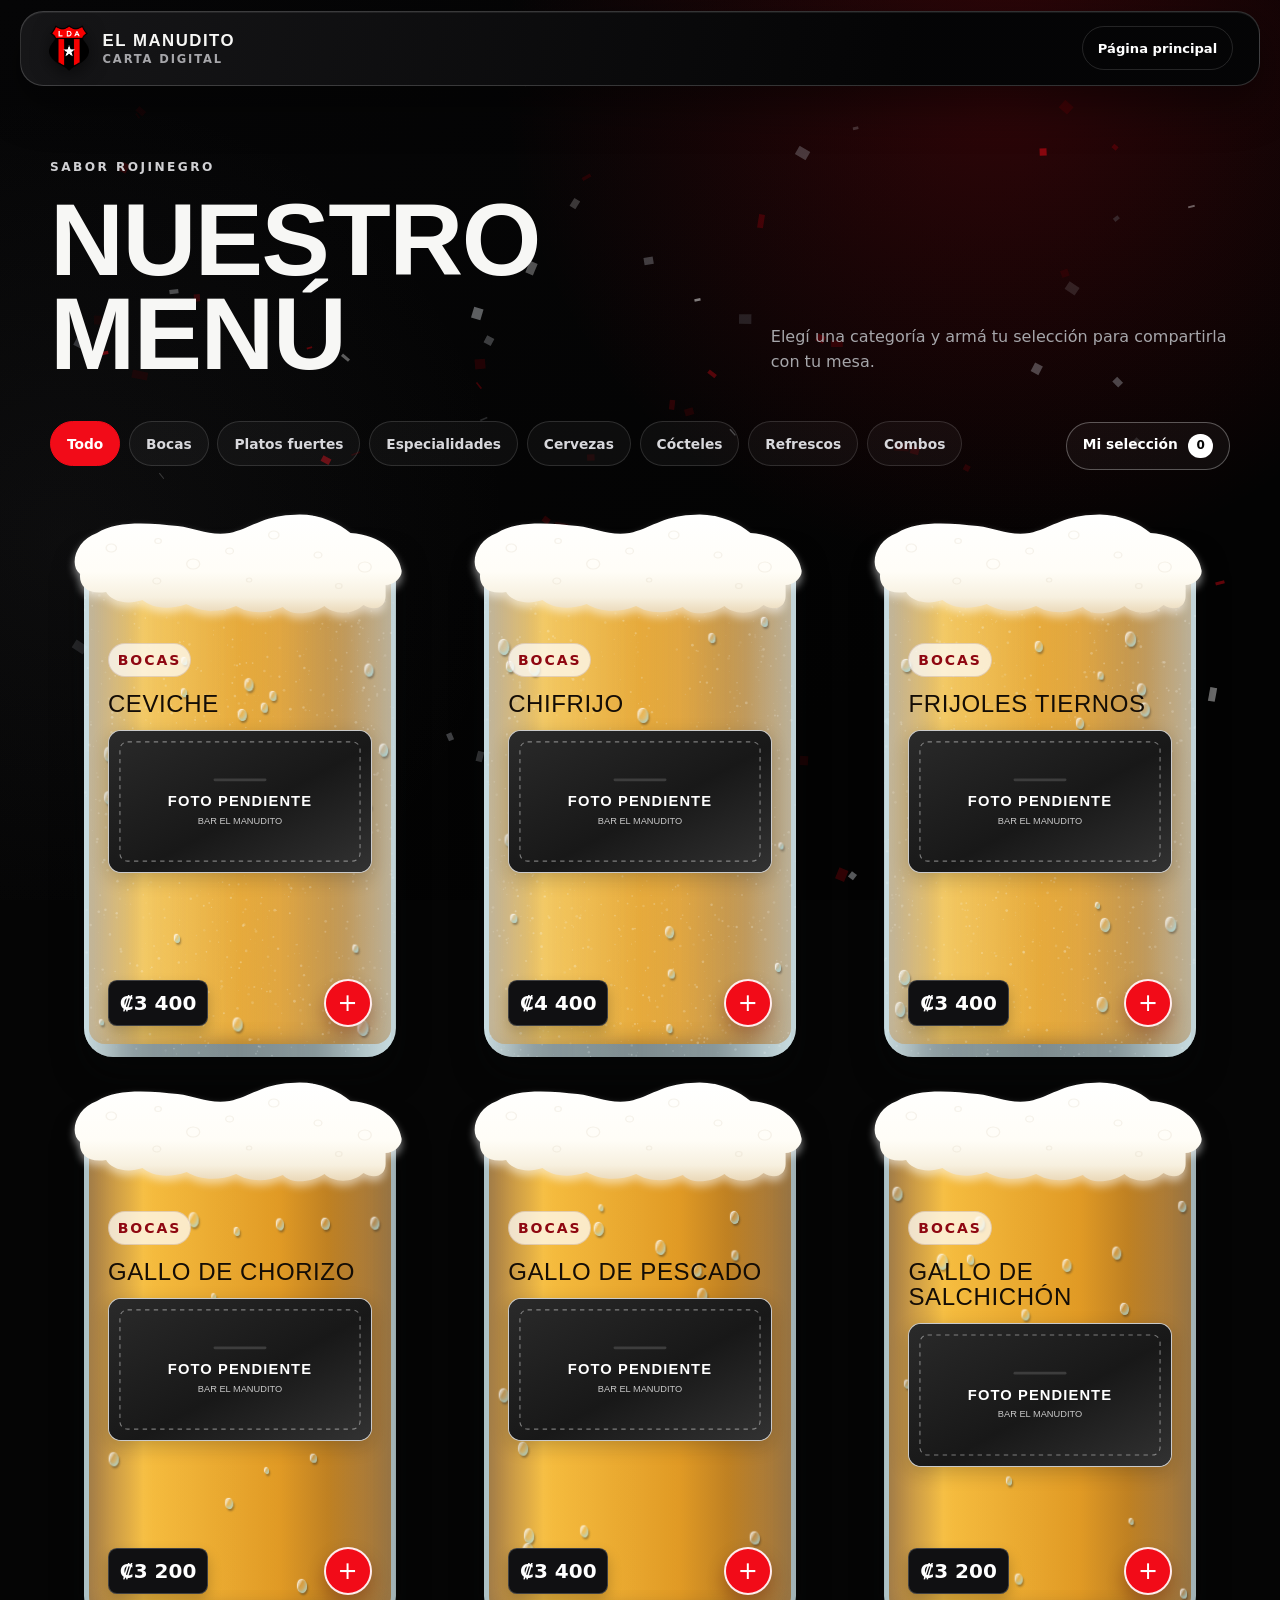
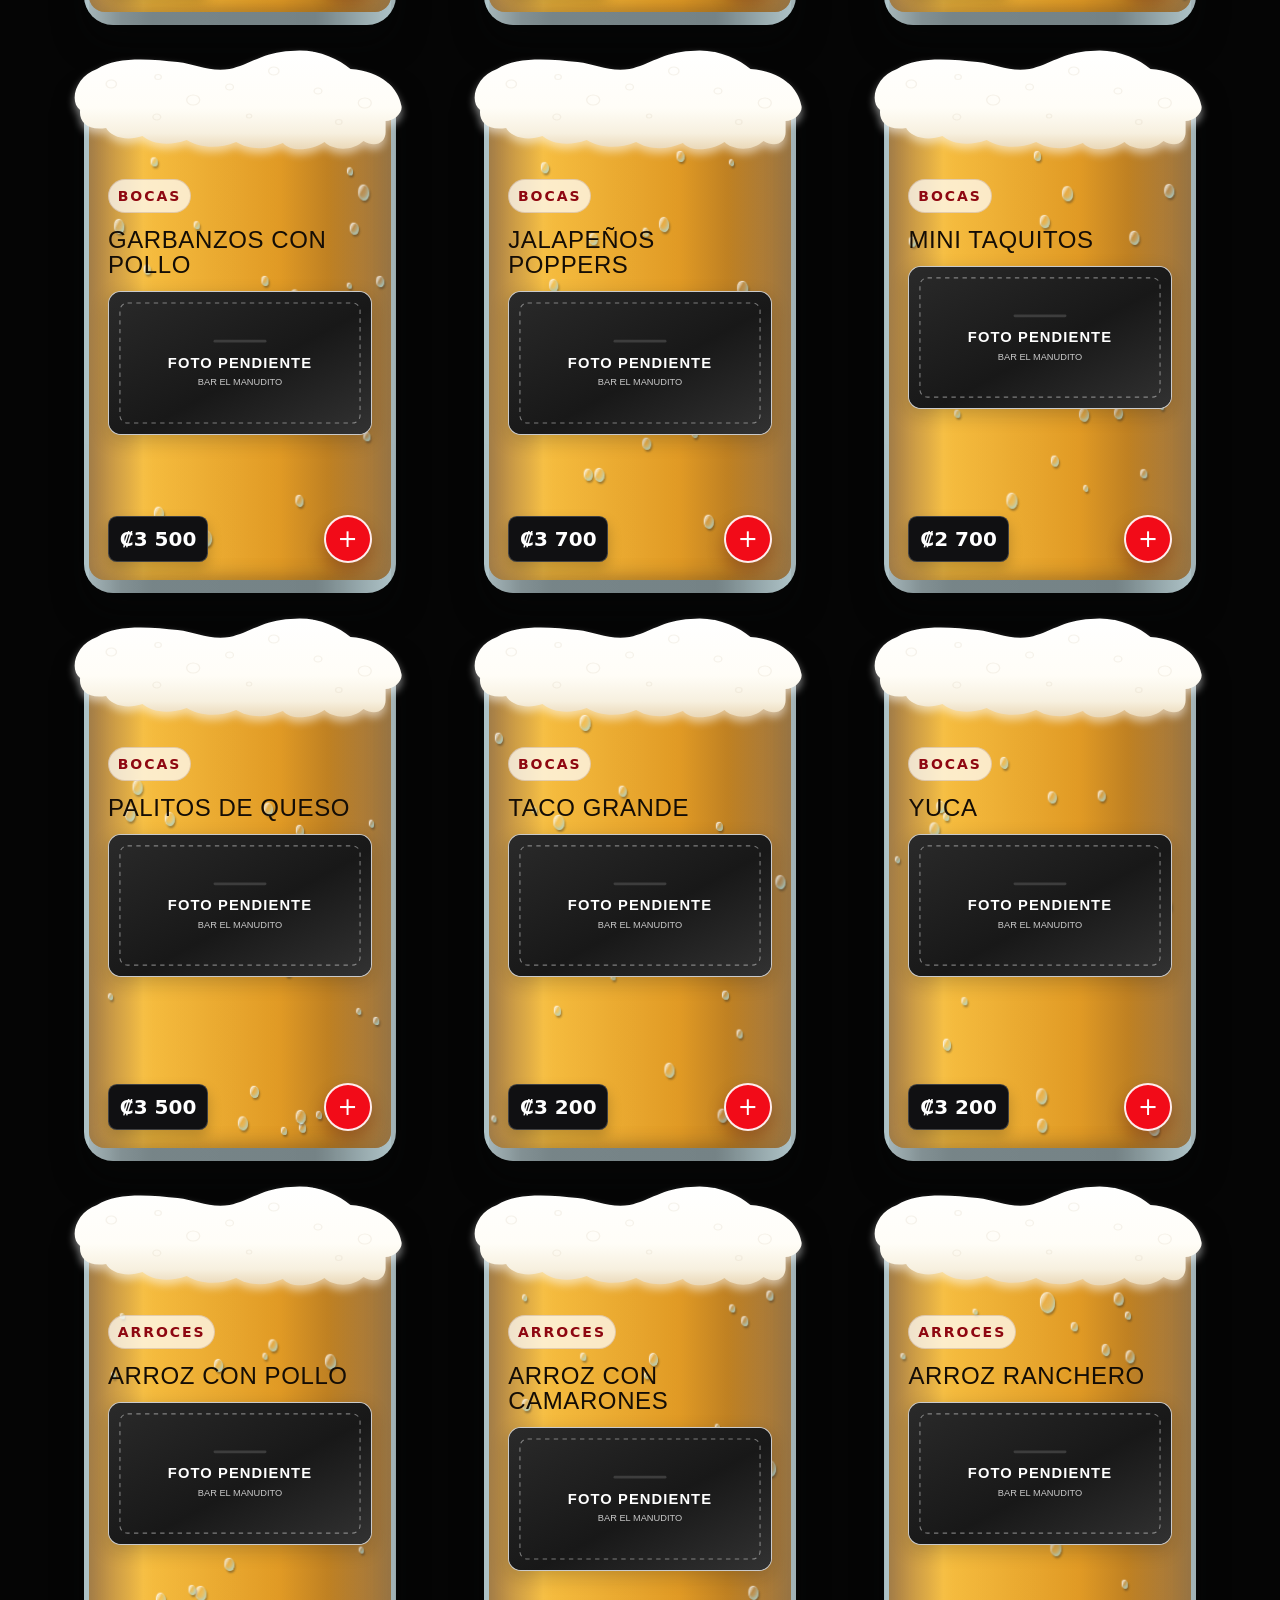
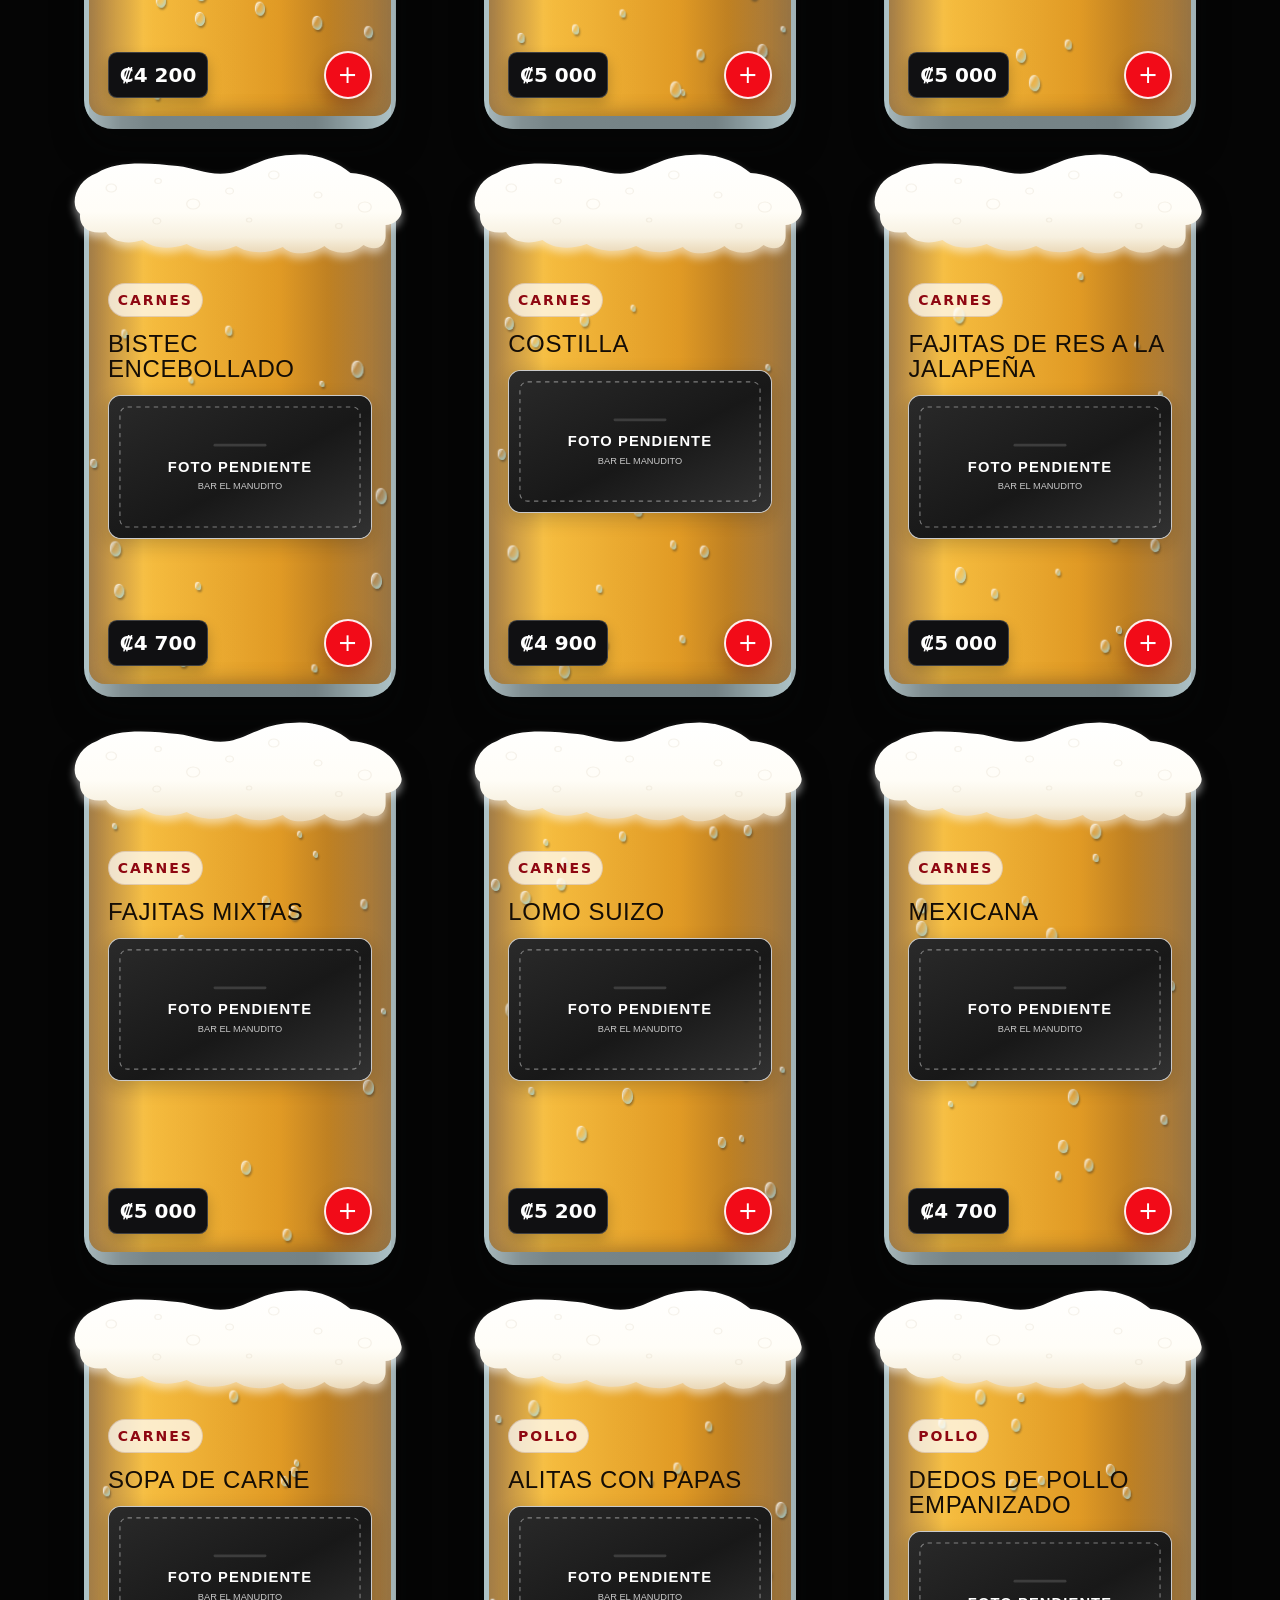
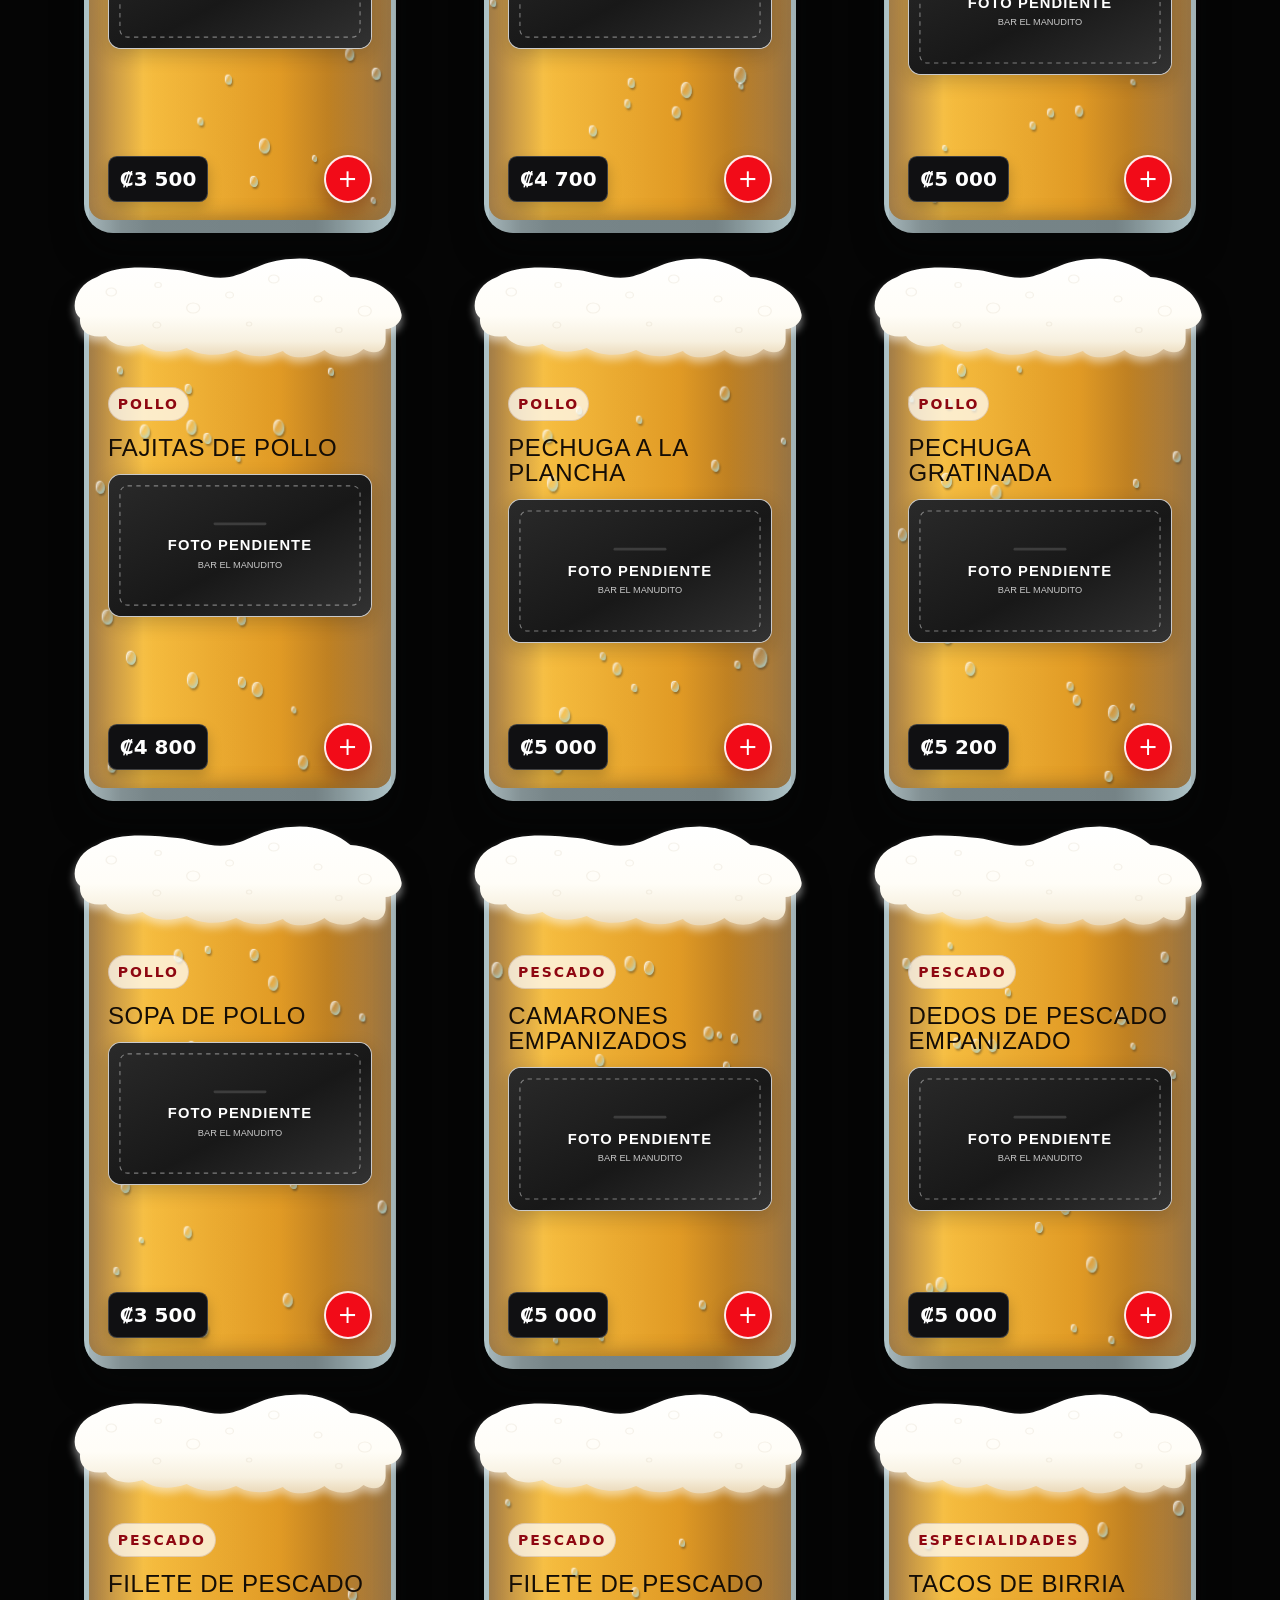
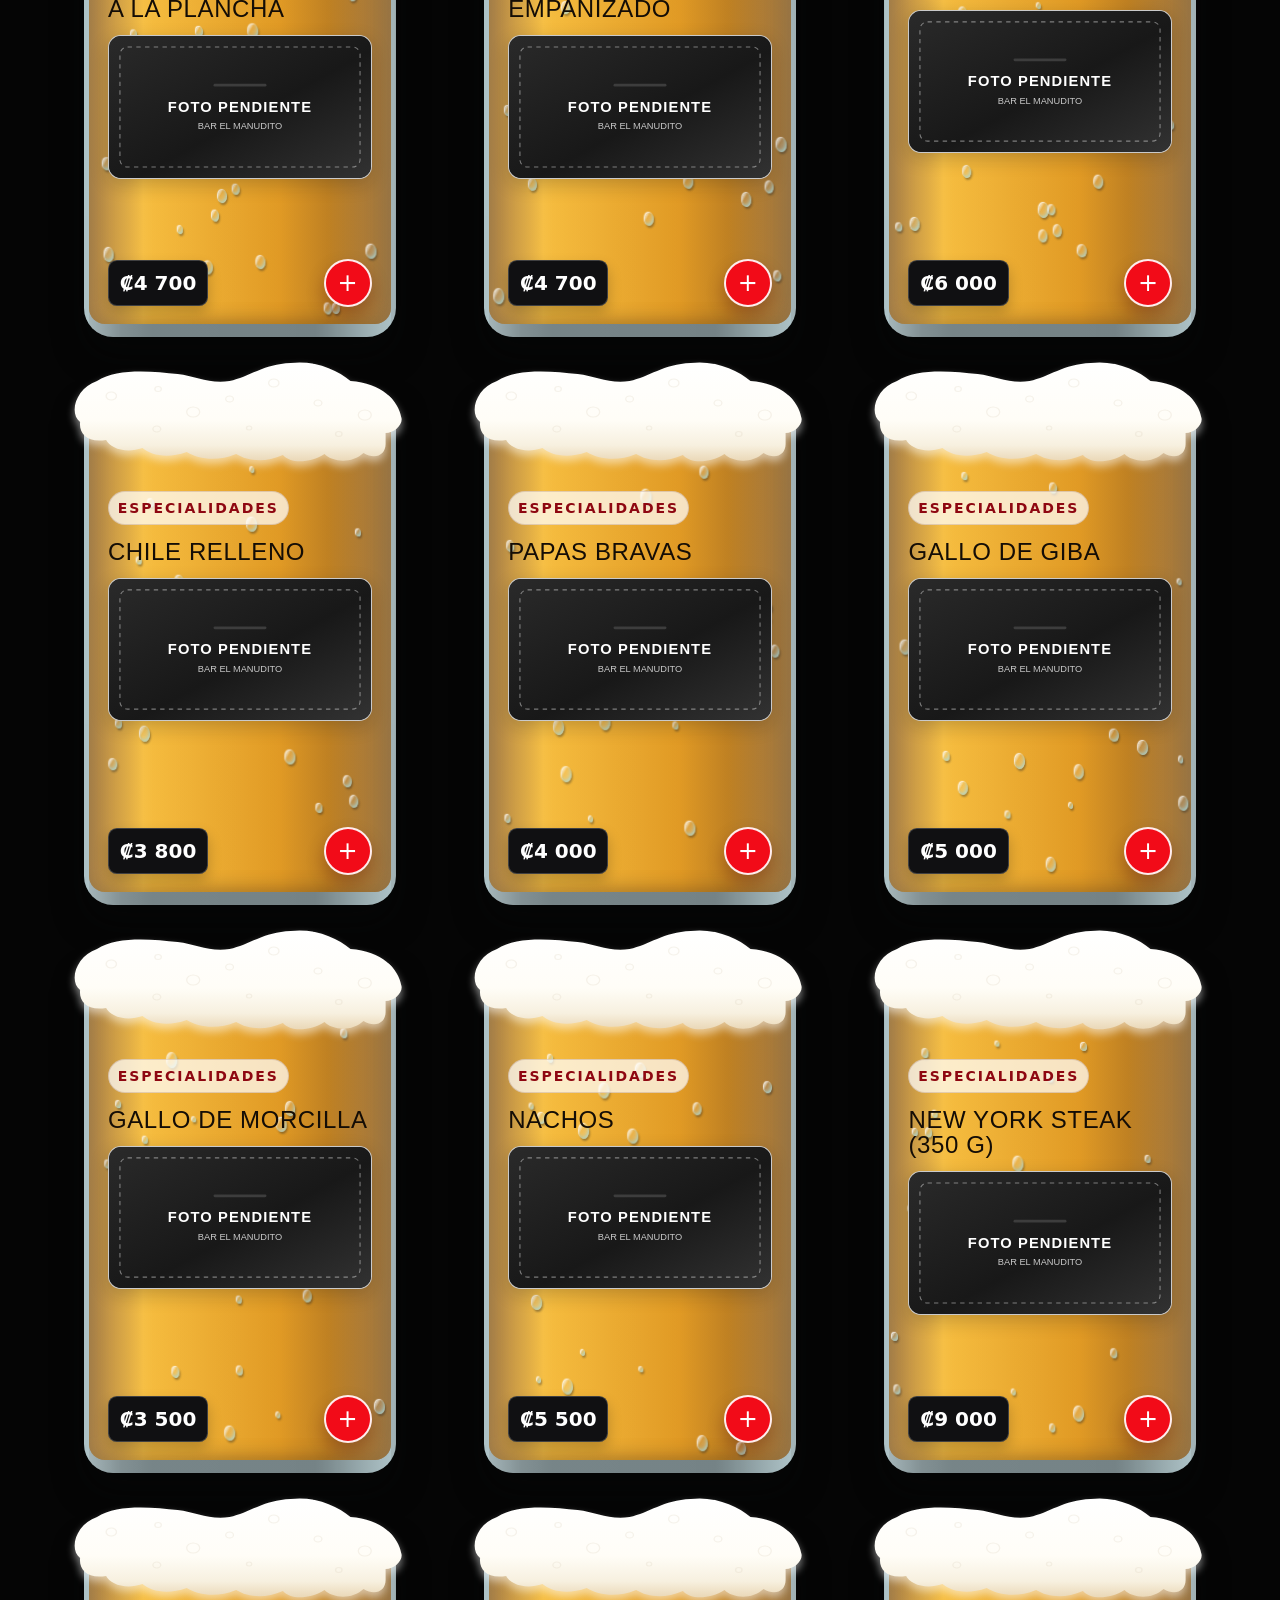
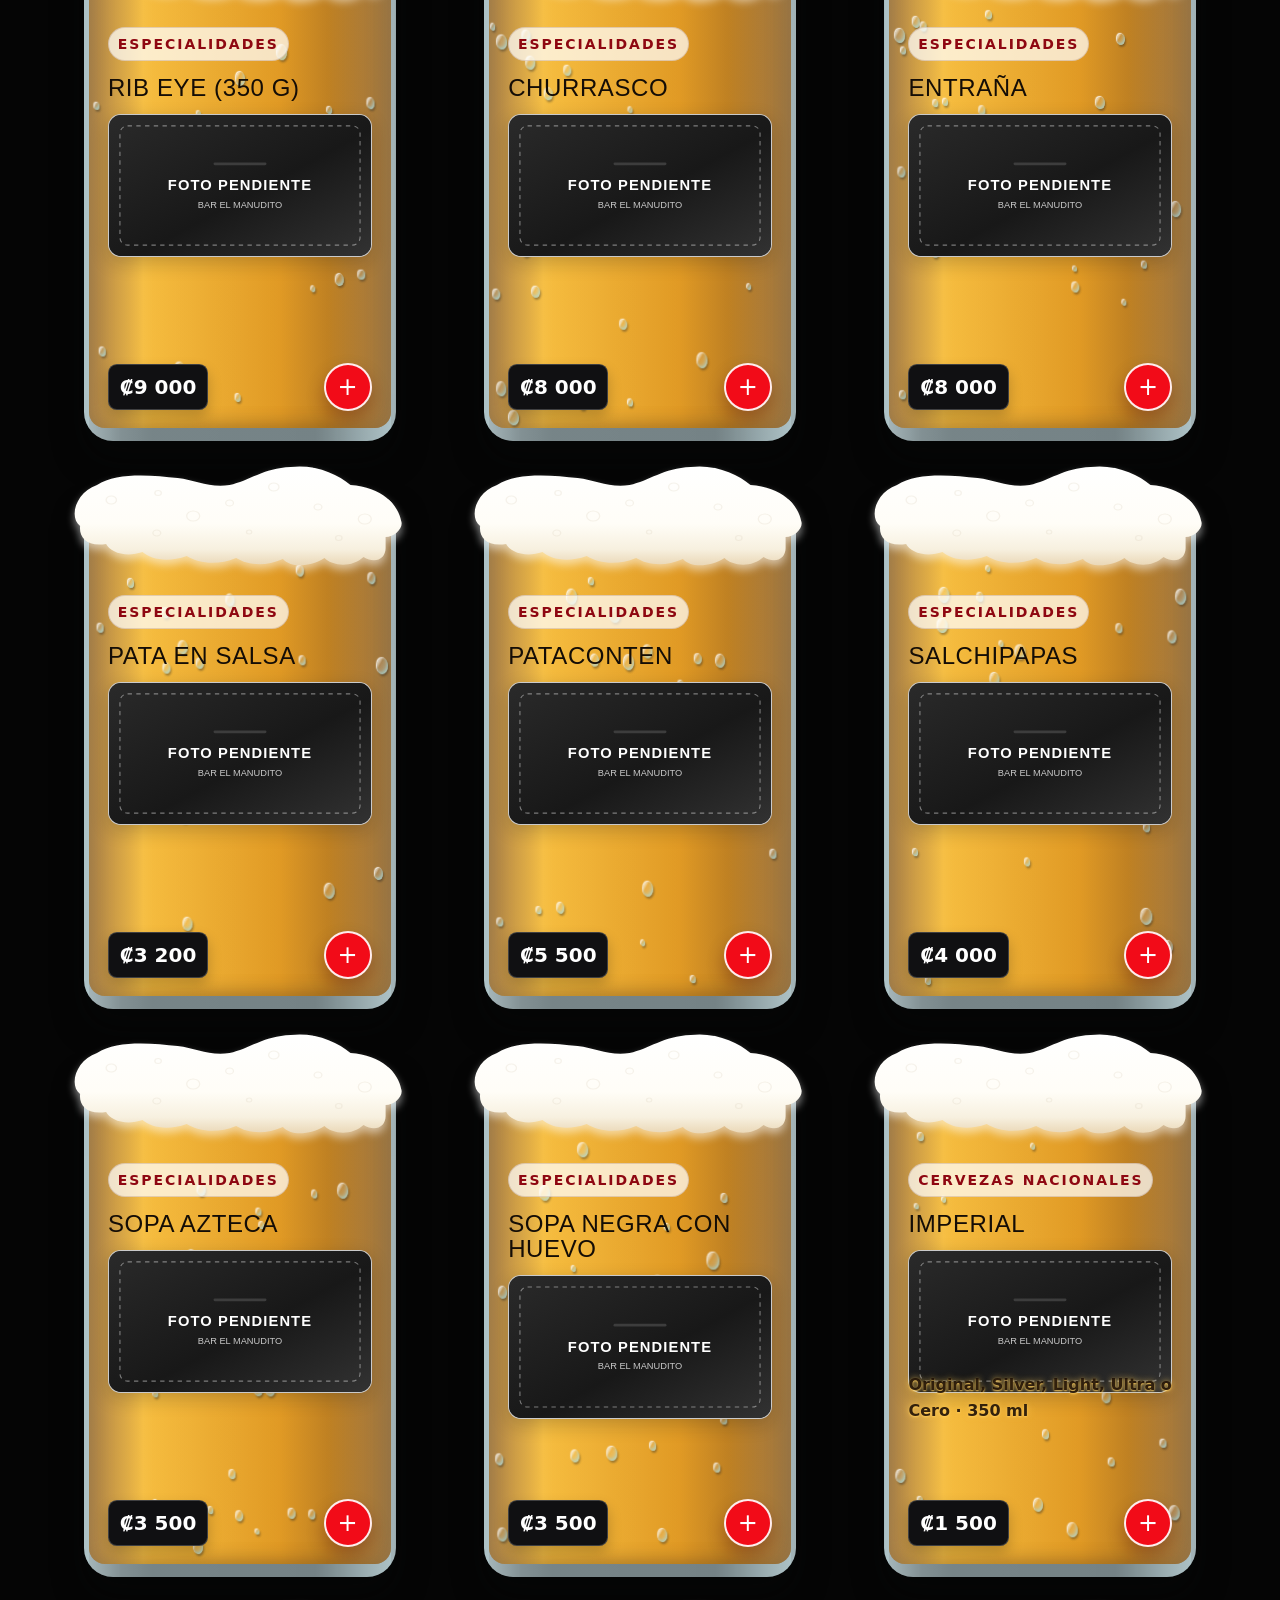
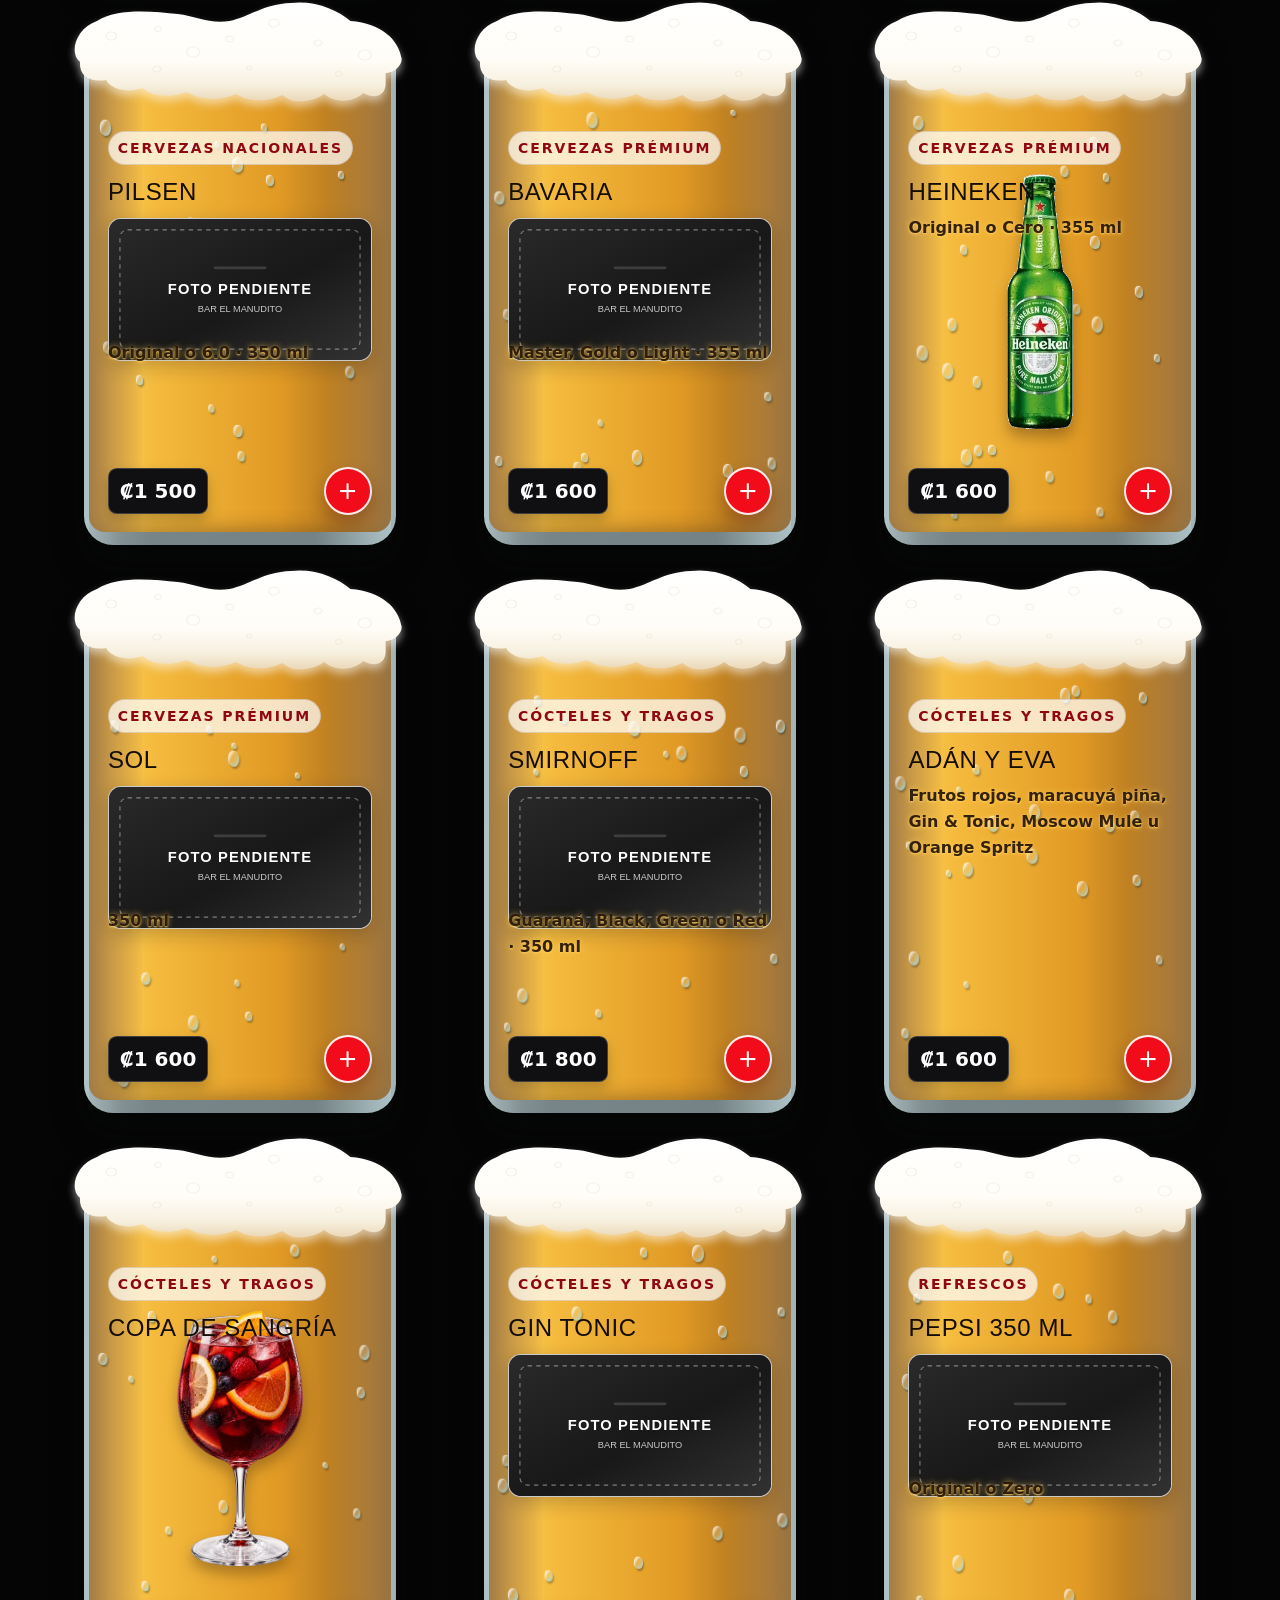
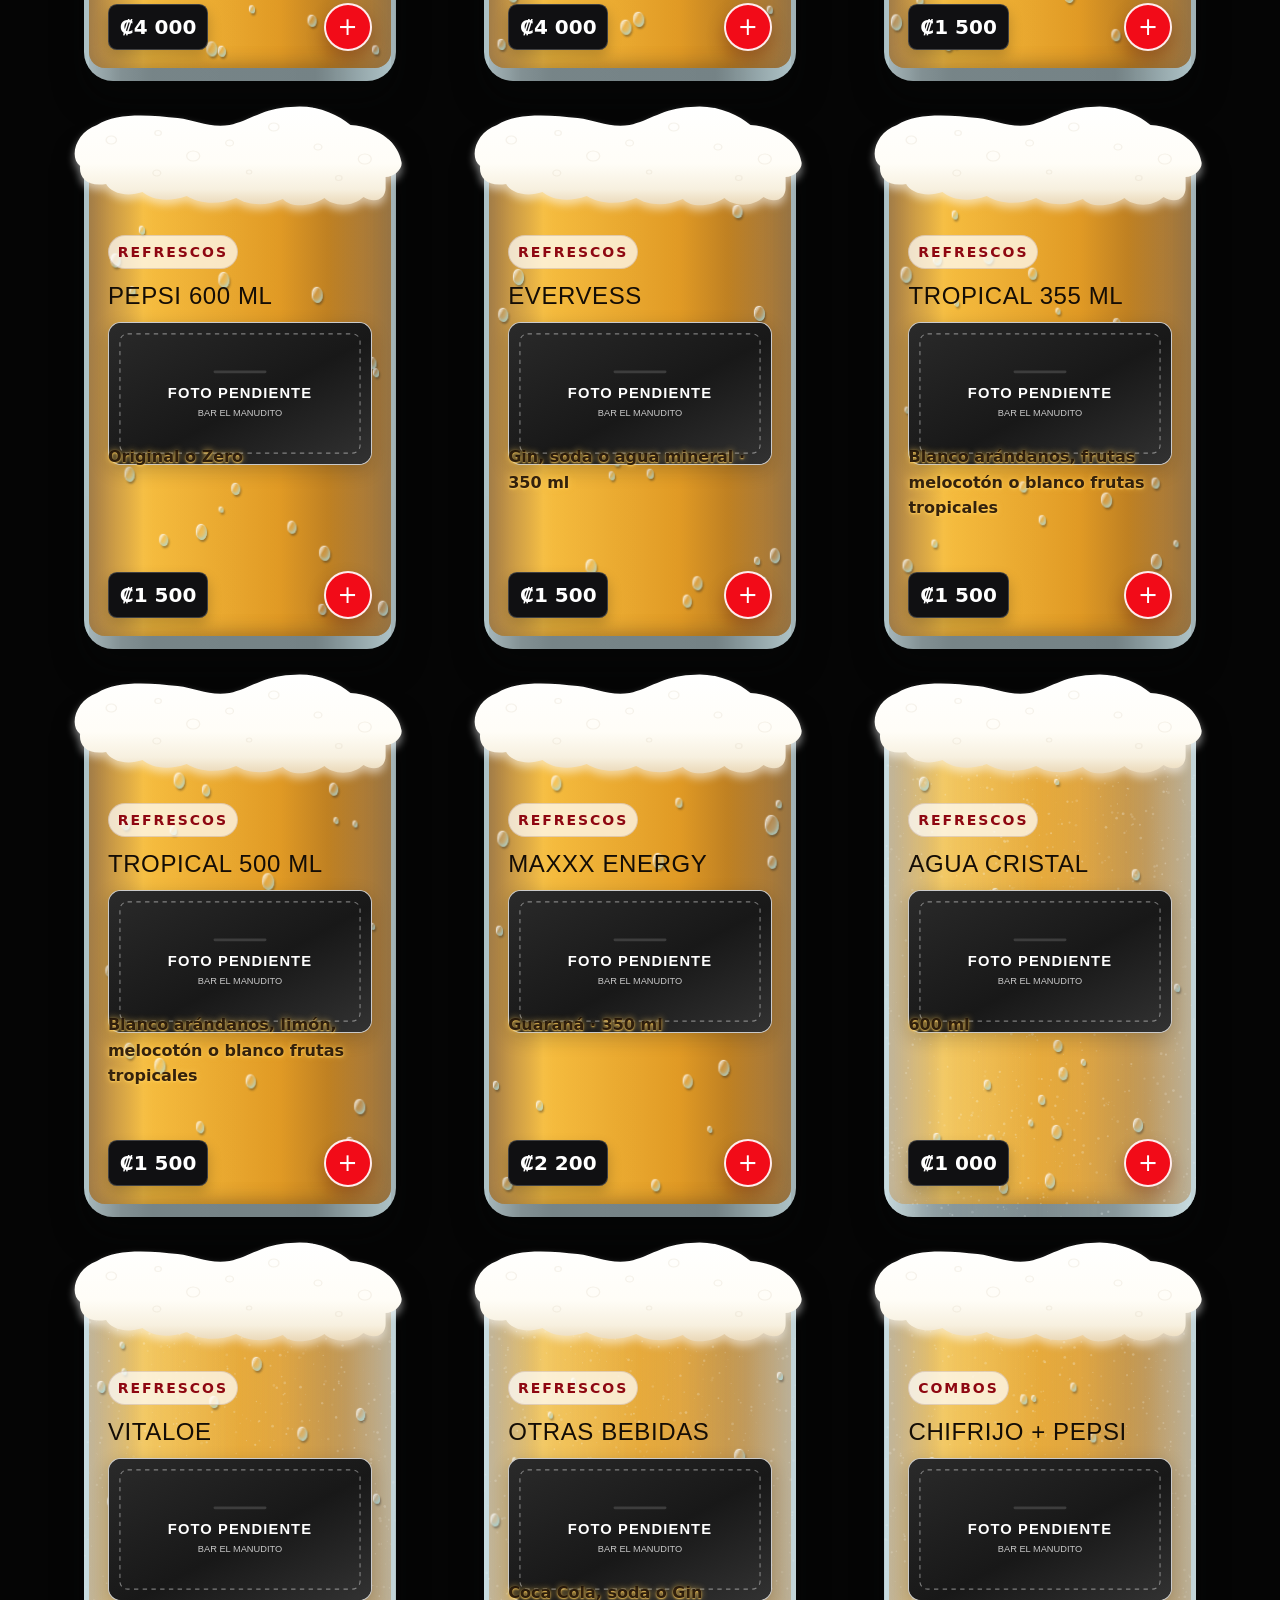
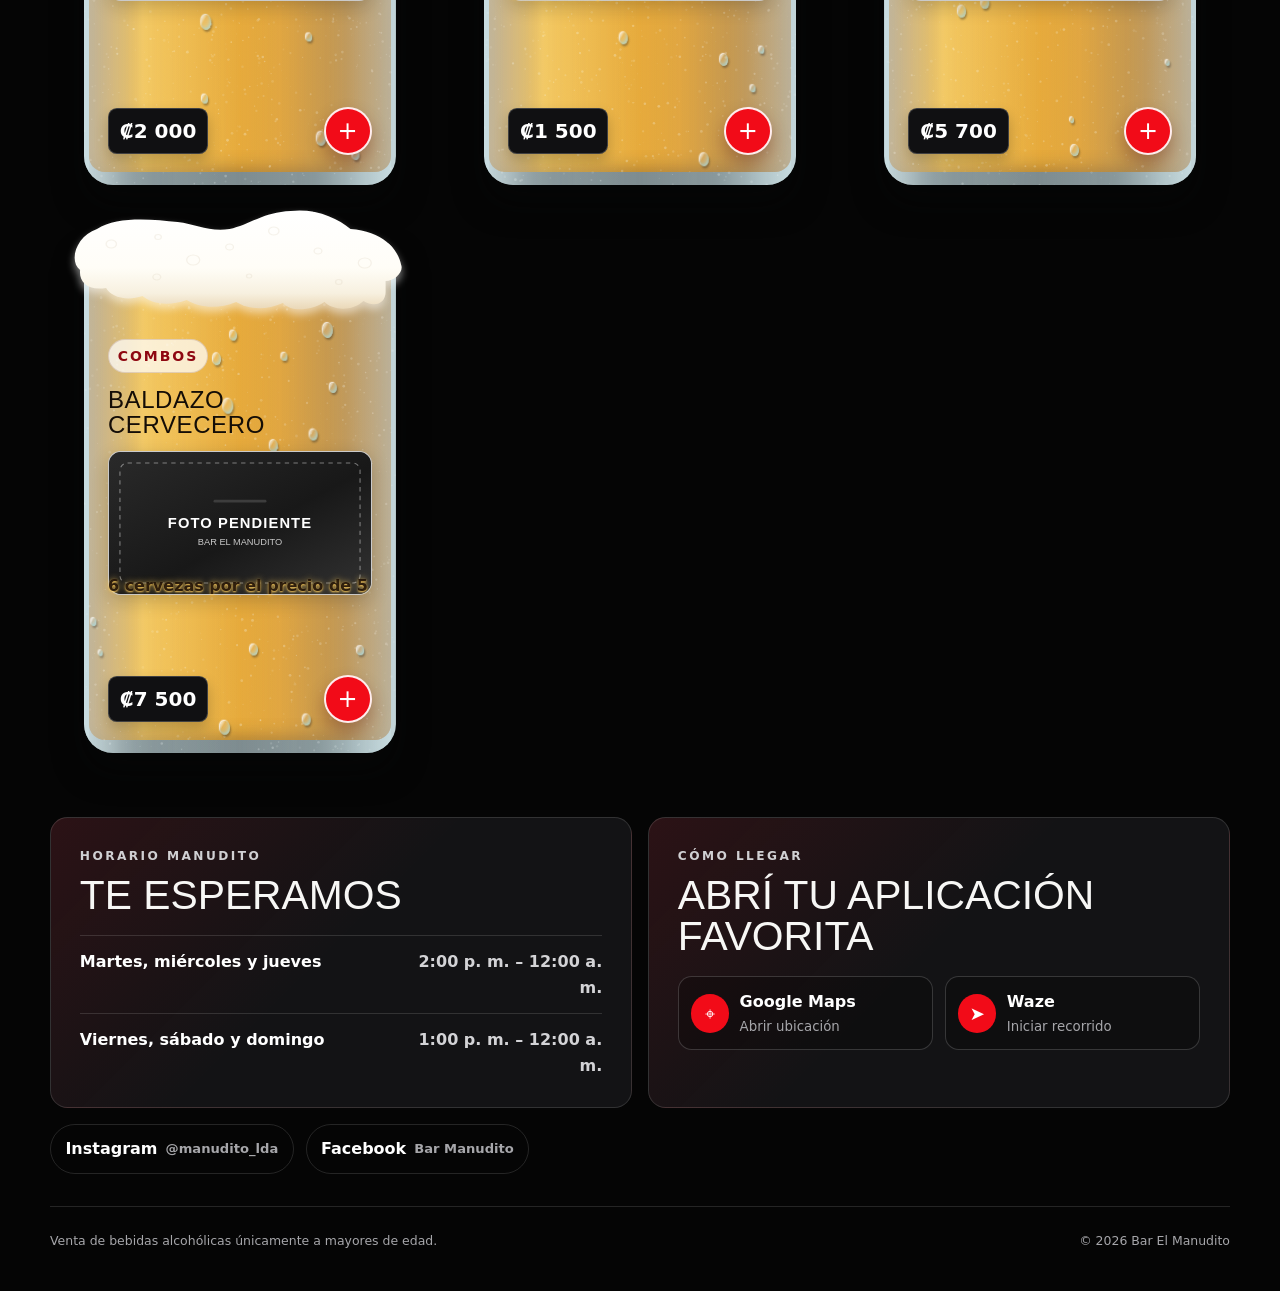
==== menu.html @ 5065123f "Add files via upload" ====
<!doctype html>
<html lang="es">
  <head>
    <meta charset="UTF-8" />
    <meta name="viewport" content="width=device-width, initial-scale=1.0" />
    <meta name="theme-color" content="#050505" />
    <meta name="description" content="Carta digital de Bar El Manudito en Alajuela, Costa Rica." />
    <title>Menú | Bar El Manudito</title>
    <link rel="icon" href="assets/escudo-lda.png" type="image/png" />
    <link rel="stylesheet" href="styles.css" />
    <script src="menu-photos.js" defer></script>
    <script src="menu-glass.js" defer></script>
    <script src="app.js" defer></script>
  </head>
  <body class="menu-only-page">
    <a class="skip-link" href="#menu">Ir al menú</a>
    <canvas id="confetti" aria-hidden="true"></canvas>

    <div class="site-shell">
      <header class="topbar menu-only-topbar" id="inicio">
        <a class="brand" href="index.html" aria-label="Volver a la página principal de Bar El Manudito">
          <img src="assets/escudo-lda.png" alt="" width="42" height="48" />
          <span>
            <strong>EL MANUDITO</strong>
            <small>CARTA DIGITAL</small>
          </span>
        </a>
        <a class="menu-home-link" href="index.html">Página principal</a>
      </header>

      <main id="contenido">
        <section class="section menu-section menu-only-section" id="menu" aria-labelledby="menu-title">
          <div class="section-heading menu-only-heading">
            <div>
              <p class="eyebrow">SABOR ROJINEGRO</p>
              <h1 id="menu-title">Nuestro menú</h1>
            </div>
            <p>Elegí una categoría y armá tu selección para compartirla con tu mesa.</p>
          </div>

          <div class="menu-toolbar">
            <div class="menu-tabs" role="group" aria-label="Filtrar el menú">
              <button class="menu-tab is-active" type="button" data-category="todos">Todo</button>
              <button class="menu-tab" type="button" data-category="bocas">Bocas</button>
              <button class="menu-tab" type="button" data-category="fuertes">Platos fuertes</button>
              <button class="menu-tab" type="button" data-category="especialidades">Especialidades</button>
              <button class="menu-tab" type="button" data-category="cervezas">Cervezas</button>
              <button class="menu-tab" type="button" data-category="cocteles">Cócteles</button>
              <button class="menu-tab" type="button" data-category="sin-alcohol">Refrescos</button>
              <button class="menu-tab" type="button" data-category="combos">Combos</button>
            </div>
            <button class="selection-button" id="open-order" type="button" aria-haspopup="dialog">
              Mi selección <span id="selection-count">0</span>
            </button>
          </div>

          <div class="menu-grid" id="menu-grid" aria-live="polite"></div>
          <noscript><p class="noscript">Activá JavaScript para consultar el menú interactivo.</p></noscript>
        </section>

        <section class="section menu-only-details" aria-label="Horario, ubicación y redes sociales">
          <div class="visit-grid">
            <div class="visit-card">
              <p class="eyebrow">HORARIO MANUDITO</p>
              <h2>Te esperamos</h2>
              <dl class="hours-list">
                <div><dt>Martes, miércoles y jueves</dt><dd>2:00 p. m. – 12:00 a. m.</dd></div>
                <div><dt>Viernes, sábado y domingo</dt><dd>1:00 p. m. – 12:00 a. m.</dd></div>
              </dl>
            </div>
            <div class="visit-card">
              <p class="eyebrow">CÓMO LLEGAR</p>
              <h2>Abrí tu aplicación favorita</h2>
              <div class="route-links">
                <a class="route-link" href="https://maps.app.goo.gl/PDF4zaawj4nS2r1G7" target="_blank" rel="noopener noreferrer">
                  <span aria-hidden="true">⌖</span><strong>Google Maps</strong><small>Abrir ubicación</small>
                </a>
                <a class="route-link" href="https://ul.waze.com/ul?place=ChIJ2-1aHt35oI8RP2tk1lli3F0&amp;ll=10.02077320%2C-84.20928180&amp;navigate=yes&amp;utm_campaign=default&amp;utm_source=waze_website&amp;utm_medium=lm_share_location" target="_blank" rel="noopener noreferrer">
                  <span aria-hidden="true">➤</span><strong>Waze</strong><small>Iniciar recorrido</small>
                </a>
              </div>
            </div>
          </div>

          <div class="menu-social-links" aria-label="Redes sociales de Bar El Manudito">
            <a href="https://www.instagram.com/manudito_lda/" target="_blank" rel="noopener noreferrer">Instagram <span>@manudito_lda</span></a>
            <a href="https://www.facebook.com/BarManudito" target="_blank" rel="noopener noreferrer">Facebook <span>Bar Manudito</span></a>
          </div>
        </section>
      </main>

      <footer class="menu-only-footer">
        <p>Venta de bebidas alcohólicas únicamente a mayores de edad.</p>
        <span>© <span id="current-year"></span> Bar El Manudito</span>
      </footer>
    </div>

    <button class="floating-selection" id="floating-order" type="button" aria-haspopup="dialog" hidden>
      <span id="floating-count">0</span>
      Ver mi selección
    </button>

    <dialog class="order-dialog" id="order-dialog" aria-labelledby="order-title">
      <div class="dialog-header">
        <div>
          <span>PREVIA DEL PEDIDO</span>
          <h2 id="order-title">Mi selección</h2>
        </div>
        <button id="close-order" type="button" aria-label="Cerrar">×</button>
      </div>
      <div class="order-list" id="order-list"></div>
      <div class="order-total">
        <span>Total estimado</span>
        <strong id="order-total">₡0</strong>
      </div>
      <button class="button button-primary dialog-action" id="copy-order" type="button">Copiar selección</button>
      <p class="copy-status" id="copy-status" aria-live="polite"></p>
    </dialog>
  </body>
</html>
---- styles.css ----
:root {
  color-scheme: dark;
  --ink: #050505;
  --ink-soft: #0d0d0f;
  --panel: rgba(15, 15, 17, 0.92);
  --panel-solid: #111113;
  --red: #f20b18;
  --red-deep: #a3000a;
  --white: #f7f7f5;
  --muted: #a6a6aa;
  --line: rgba(255, 255, 255, 0.13);
  --gray: #6f7177;
  --radius: 1.25rem;
  --shadow: 0 24px 70px rgba(0, 0, 0, 0.5);
  --max-width: 1180px;
}

* {
  box-sizing: border-box;
}

html {
  scroll-behavior: smooth;
  scroll-padding-top: 6rem;
}

body {
  position: relative;
  margin: 0;
  min-width: 320px;
  background: var(--ink);
  color: var(--white);
  font-family: Inter, ui-sans-serif, system-ui, -apple-system, BlinkMacSystemFont, "Segoe UI", sans-serif;
  font-size: 1rem;
  line-height: 1.6;
  overflow-x: hidden;
}

body::before {
  content: "";
  position: fixed;
  inset: 0;
  z-index: -2;
  background:
    radial-gradient(circle at 78% 8%, rgba(242, 11, 24, 0.18), transparent 31rem),
    radial-gradient(circle at 5% 60%, rgba(115, 115, 120, 0.08), transparent 28rem),
    linear-gradient(145deg, #060607 0%, #030303 72%);
}

button,
a {
  -webkit-tap-highlight-color: transparent;
}

button {
  font: inherit;
}

a {
  color: inherit;
}

img {
  display: block;
  max-width: 100%;
}

.skip-link {
  position: fixed;
  z-index: 100;
  top: 0.75rem;
  left: 0.75rem;
  transform: translateY(-160%);
  padding: 0.65rem 1rem;
  border-radius: 0.5rem;
  background: var(--white);
  color: var(--ink);
  font-weight: 800;
}

.skip-link:focus {
  transform: translateY(0);
}

#confetti {
  position: fixed;
  inset: 0;
  z-index: 0;
  width: 100%;
  height: 100%;
  pointer-events: none;
  opacity: 0.72;
}

.site-shell {
  position: relative;
  z-index: 1;
  isolation: isolate;
}

.topbar {
  position: sticky;
  z-index: 20;
  top: 0.7rem;
  display: flex;
  align-items: center;
  justify-content: space-between;
  width: min(calc(100% - 1.5rem), 1240px);
  min-height: 4.65rem;
  margin: 0.7rem auto 0;
  padding: 0.62rem clamp(1rem, 2.5vw, 1.65rem);
  border: 1px solid rgba(255, 255, 255, 0.18);
  border-radius: 1.45rem;
  background:
    linear-gradient(100deg, rgba(23, 23, 25, 0.96), rgba(5, 5, 6, 0.91) 72%),
    rgba(5, 5, 5, 0.92);
  box-shadow:
    0 18px 45px rgba(0, 0, 0, 0.46),
    inset 0 1px 0 rgba(255, 255, 255, 0.07);
  backdrop-filter: blur(20px);
}

.brand {
  display: inline-flex;
  gap: 0.75rem;
  align-items: center;
  min-width: max-content;
  text-decoration: none;
}

.brand img {
  flex: 0 0 auto;
  width: 2.7rem;
  height: 3.05rem;
  padding: 0.08rem;
  object-fit: contain;
  filter: drop-shadow(0 5px 9px rgba(0, 0, 0, 0.55));
}

.brand span {
  display: grid;
  line-height: 1.05;
}

.brand strong {
  font-family: Impact, "Arial Narrow", sans-serif;
  font-size: 1.05rem;
  letter-spacing: 0.09em;
}

.brand small {
  margin-top: 0.2rem;
  color: var(--muted);
  font-size: 0.72rem;
  font-weight: 800;
  letter-spacing: 0.16em;
}

.main-nav {
  display: flex;
  gap: clamp(1rem, 3vw, 2.25rem);
  align-items: center;
  padding: 0 0.45rem 0 0.35rem;
}

.main-nav a {
  position: relative;
  padding: 0.55rem 0.08rem;
  text-decoration: none;
  color: #dddddf;
  font-size: 0.92rem;
  font-weight: 750;
}

.main-nav a::after {
  content: "";
  position: absolute;
  left: 0;
  right: 0;
  bottom: 0;
  height: 2px;
  transform: scaleX(0);
  transform-origin: left;
  background: var(--red);
  transition: transform 180ms ease;
}

.main-nav a:hover::after,
.main-nav a:focus-visible::after {
  transform: scaleX(1);
}

.nav-toggle {
  display: none;
  width: 2.75rem;
  height: 2.75rem;
  padding: 0.65rem;
  border: 1px solid var(--line);
  border-radius: 0.65rem;
  background: #121214;
  color: var(--white);
}

.nav-toggle span {
  display: block;
  height: 2px;
  margin: 0.27rem 0;
  background: currentColor;
}

.hero {
  position: relative;
  display: grid;
  grid-template-columns: minmax(0, 1.18fr) minmax(300px, 0.82fr);
  gap: clamp(2.5rem, 7vw, 7rem);
  align-items: center;
  width: min(calc(100% - 2rem), var(--max-width));
  min-height: min(780px, calc(100vh - 4.75rem));
  margin: 0 auto;
  padding: clamp(4.5rem, 9vw, 8rem) 0;
}

.hero::before {
  content: "";
  position: absolute;
  z-index: -1;
  top: 10%;
  left: -18vw;
  width: 45vw;
  height: 32rem;
  transform: skewX(-12deg);
  background: linear-gradient(90deg, rgba(242, 11, 24, 0.18), transparent);
  filter: blur(4px);
}

.eyebrow {
  margin: 0 0 1rem;
  color: #d0d0d3;
  font-size: 0.76rem;
  font-weight: 900;
  letter-spacing: 0.2em;
}

.eyebrow span {
  display: inline-block;
  margin-right: 0.8rem;
  padding: 0.28rem 0.55rem;
  background: var(--red);
  color: white;
  letter-spacing: 0.12em;
}

.hero h1,
.section h2 {
  margin: 0;
  font-family: Impact, Haettenschweiler, "Arial Narrow Bold", sans-serif;
  font-weight: 900;
  line-height: 0.92;
  text-transform: uppercase;
}

.hero h1 {
  max-width: 780px;
  font-size: clamp(4.4rem, 11vw, 9.4rem);
  letter-spacing: -0.025em;
  text-shadow: 0 8px 34px rgba(0, 0, 0, 0.7);
}

.hero h1 > span {
  display: block;
  margin-bottom: 0.1em;
  color: transparent;
  font-size: 0.42em;
  letter-spacing: 0.08em;
  -webkit-text-stroke: 1.5px rgba(255, 255, 255, 0.78);
}

.hero-lead {
  max-width: 610px;
  margin: 1.6rem 0 0;
  color: #c4c4c8;
  font-size: clamp(1.04rem, 2vw, 1.25rem);
}

.hero-actions {
  display: flex;
  flex-wrap: wrap;
  gap: 0.8rem;
  margin-top: 2rem;
}

.button {
  display: inline-flex;
  min-height: 3.15rem;
  padding: 0.8rem 1.35rem;
  align-items: center;
  justify-content: center;
  border: 1px solid transparent;
  border-radius: 0.65rem;
  text-decoration: none;
  font-weight: 850;
  cursor: pointer;
  transition: transform 160ms ease, background 160ms ease, border-color 160ms ease;
}

.button:hover {
  transform: translateY(-2px);
}

.button-primary {
  background: var(--red);
  color: white;
  box-shadow: 0 12px 35px rgba(242, 11, 24, 0.25);
}

.button-primary:hover {
  background: #ff2430;
}

.button-ghost {
  border-color: var(--line);
  background: rgba(255, 255, 255, 0.04);
}

.button-ghost:hover {
  border-color: rgba(255, 255, 255, 0.35);
  background: rgba(255, 255, 255, 0.08);
}

.hero-notes {
  display: flex;
  flex-wrap: wrap;
  gap: 1.75rem;
  margin: 2.5rem 0 0;
  padding: 1.2rem 0 0;
  border-top: 1px solid var(--line);
  list-style: none;
  color: #d4d4d6;
  font-size: 0.86rem;
  font-weight: 850;
  letter-spacing: 0.12em;
  text-transform: uppercase;
}

.hero-notes li::before {
  content: "";
  display: inline-block;
  width: 0.48rem;
  height: 0.48rem;
  margin-right: 0.65rem;
  transform: rotate(45deg);
  background: var(--red);
}

.hero-emblem {
  position: relative;
  overflow: hidden;
  padding: 1rem;
  border: 1px solid rgba(255, 255, 255, 0.18);
  border-radius: 1.25rem;
  background:
    linear-gradient(135deg, rgba(255, 255, 255, 0.07), transparent 45%),
    rgba(8, 8, 9, 0.78);
  box-shadow: var(--shadow);
  backdrop-filter: blur(8px);
}

.hero-emblem::after {
  content: "";
  position: absolute;
  right: -20%;
  bottom: -45%;
  width: 90%;
  aspect-ratio: 1;
  border: 1px solid rgba(242, 11, 24, 0.45);
  border-radius: 50%;
  box-shadow: 0 0 80px rgba(242, 11, 24, 0.16);
}

.scoreboard-top {
  display: grid;
  grid-template-columns: 1fr auto 1fr;
  gap: 0.75rem;
  align-items: center;
  padding: 0.55rem 0.75rem;
  border-radius: 0.6rem;
  background: rgba(255, 255, 255, 0.06);
  color: var(--muted);
  font-size: 0.68rem;
  font-weight: 900;
  letter-spacing: 0.16em;
  text-align: center;
}

.scoreboard-top strong {
  color: white;
  font-size: 1.15rem;
}

.crest-stage {
  position: relative;
  display: grid;
  min-height: 360px;
  place-items: center;
}

.crest-stage img {
  position: relative;
  z-index: 2;
  width: min(96%, 520px);
  height: auto;
  filter: drop-shadow(0 24px 32px rgba(0, 0, 0, 0.7));
  animation: crest-float 5s ease-in-out infinite;
}

.crest-ring {
  position: absolute;
  width: 72%;
  aspect-ratio: 1;
  border: 2px solid rgba(255, 255, 255, 0.562);
  border-radius: 50%;

  background: radial-gradient(
    circle,
    rgba(255, 255, 255, 0.37) 0%,
    rgba(120, 120, 125, 0.733) 48%,
    rgba(242, 11, 24, 0.08) 72%,
    transparent 74%
  );

  box-shadow:
    0 0 0 2.3rem rgba(255, 255, 255, 0.055),
    0 0 0 4.6rem rgba(242, 11, 24, 0.055),
    0 0 70px rgba(255, 255, 255, 0.12);
}

.hero-emblem > p {
  position: relative;
  z-index: 2;
  margin: 0;
  padding: 1rem 0.5rem 0.4rem;
  border-top: 1px solid var(--line);
  font-family: Georgia, serif;
  font-size: 1.05rem;
  font-style: italic;
  text-align: center;
}

@keyframes crest-float {
  0%, 100% { transform: translateY(0) rotate(-1deg); }
  50% { transform: translateY(-10px) rotate(1deg); }
}

.match-ticker {
  overflow: hidden;
  border-block: 1px solid rgba(255, 255, 255, 0.2);
  background: var(--red);
  transform: rotate(-1deg) scale(1.02);
}

.match-ticker > div {
  display: flex;
  width: max-content;
  gap: 2rem;
  align-items: center;
  padding: 0.82rem 0;
  color: white;
  font-family: Impact, "Arial Narrow", sans-serif;
  font-size: clamp(1rem, 2vw, 1.35rem);
  letter-spacing: 0.12em;
  animation: ticker 24s linear infinite;
}

.match-ticker i {
  font-style: normal;
}

@keyframes ticker {
  to { transform: translateX(-50%); }
}

.ball-track {
  --ball-size: clamp(3.5rem, 7vw, 5rem);

  position: relative;
  width: min(calc(100% - 2rem), var(--max-width));
  height: 7rem;
  margin: 2.75rem auto -1rem;
  overflow: hidden;
}

.ball-track::after {
  content: "";
  position: absolute;
  right: 0;
  bottom: 0.9rem;
  left: 0;
  height: 2px;
  background: linear-gradient(
    90deg,
    transparent,
    var(--red),
    var(--white),
    var(--red),
    transparent
  );
  box-shadow: 0 0 14px rgba(242, 11, 24, 0.45);
}

.soccer {
  position: absolute;
  z-index: 1;
  bottom: 1rem;
  left: 0;
  width: var(--ball-size);
  height: var(--ball-size);
  background: url("assets/soccer-ball.svg") center / contain no-repeat;
  filter:
    drop-shadow(0 7px 8px rgba(0, 0, 0, 0.75))
    drop-shadow(0 0 9px rgba(242, 11, 24, 0.58));
  will-change: left, transform;
  animation: soccer-roll 7s ease-in-out infinite;
}

@keyframes soccer-roll {
  0% {
    left: 0;
    transform: rotate(0deg);
  }

  50% {
    left: calc(100% - var(--ball-size));
    transform: rotate(720deg);
  }

  100% {
    left: 0;
    transform: rotate(0deg);
  }
}

.section {
  width: min(calc(100% - 2rem), var(--max-width));
  margin: 0 auto;
  padding: clamp(5rem, 10vw, 8rem) 0;
}

.section-heading {
  display: grid;
  grid-template-columns: minmax(0, 1.2fr) minmax(250px, 0.8fr);
  gap: 2rem;
  align-items: end;
  margin-bottom: 2.5rem;
}

.section-heading h2,
.story-copy h2,
.gallery-copy h2 {
  font-size: clamp(3rem, 7vw, 5.8rem);
  letter-spacing: -0.015em;
}

.section-heading > p {
  max-width: 520px;
  margin: 0 0 0.4rem;
  color: var(--muted);
}

.menu-section {
  position: relative;
}

.menu-qr-link {
  display: inline-flex;
  gap: 0.65rem;
  align-items: center;
  margin: -0.7rem 0 1.7rem;
  padding: 0.72rem 1rem;
  border: 1px solid rgba(242, 11, 24, 0.58);
  border-radius: 999px;
  background: rgba(242, 11, 24, 0.1);
  color: white;
  font-weight: 800;
  text-decoration: none;
  transition: border-color 160ms ease, background 160ms ease, transform 160ms ease;
}

.menu-qr-link > span:first-child {
  color: #ff7a82;
  font-size: 0.72rem;
  letter-spacing: 0.12em;
}

.menu-qr-link:hover,
.menu-qr-link:focus-visible {
  border-color: var(--red);
  background: rgba(242, 11, 24, 0.2);
  transform: translateY(-2px);
}

.menu-toolbar {
  display: flex;
  gap: 1rem;
  align-items: center;
  justify-content: space-between;
  margin-bottom: 1.5rem;
}

.menu-tabs {
  display: flex;
  overflow-x: auto;
  gap: 0.55rem;
  padding-bottom: 0.25rem;
  scrollbar-width: thin;
}

.menu-tab,
.selection-button {
  flex: 0 0 auto;
  min-height: 2.75rem;
  padding: 0.65rem 1rem;
  border: 1px solid var(--line);
  border-radius: 999px;
  background: rgba(255, 255, 255, 0.04);
  color: #d8d8dc;
  font-size: 0.86rem;
  font-weight: 800;
  cursor: pointer;
  transition: background 150ms ease, color 150ms ease, border-color 150ms ease;
}

.menu-tab:hover,
.menu-tab.is-active,
.menu-tab:focus-visible {
  border-color: var(--red);
  background: var(--red);
  color: white;
}

.selection-button {
  border-color: rgba(255, 255, 255, 0.3);
  color: white;
}

.selection-button span {
  display: inline-grid;
  min-width: 1.55rem;
  min-height: 1.55rem;
  margin-left: 0.35rem;
  place-items: center;
  border-radius: 50%;
  background: white;
  color: var(--ink);
  font-size: 0.75rem;
}

.menu-grid {
  display: grid;
  grid-template-columns: repeat(3, minmax(0, 1fr));
  grid-auto-rows: 32rem;
  gap: 3.5rem 1.8rem;
  padding: 3.2rem 0.25rem 0;
}

.menu-item {
  position: relative;
  justify-self: center;
  align-self: stretch;
  width: min(100%, 19.5rem);
  min-height: 0;
  height: 100%;
  padding: 0;
  border: 5px solid #d7f3fa78;
  border-top: 10px solid #f6ffffb0;
  border-bottom-width: 13px;
  border-radius: 17px 17px 29px 29px;
  background: linear-gradient(90deg, #efffff4d 0%, #ffffff0a 11%, #ffffff05 75%, #d7faff73 100%);
  box-shadow:
    inset 8px 0 15px #f1ffff5e,
    inset -10px 0 15px #d4f7ff4d,
    inset 0 -13px 9px #edfaff57,
    0 18px 30px #05070888;
  isolation: isolate;
  transition: transform 180ms ease, box-shadow 180ms ease;
}

.menu-item[hidden],
.menu-item-description[hidden] {
  display: none;
}

.menu-item:hover {
  transform: translateY(-5px);
  box-shadow: inset 8px 0 15px #f1ffff5e, inset -10px 0 15px #d4f7ff4d,
    inset 0 -13px 9px #edfaff57, 0 25px 42px #050708bb;
}

.beer {
  position: absolute;
  z-index: 0;
  inset: 0;
  overflow: hidden;
  border-radius: 11px 11px 16px 16px;
  background: linear-gradient(90deg, #9a5b08, #f7b72c 18%, #df900e 63%, #8b5008);
  box-shadow: inset 4px 0 20px #70400766, inset -5px 0 20px #65400877;
}

.mobile-beer-animation {
  position: absolute;
  z-index: 2;
  inset: 0;
  display: none;
  width: 100%;
  height: 100%;
  border-radius: 11px 11px 16px 16px;
  object-fit: cover;
  pointer-events: none;
}

.frost {
  position: absolute;
  z-index: 2;
  inset: -10px -5px -13px;
  width: calc(100% + 10px);
  height: calc(100% + 23px);
  border-radius: 17px 17px 29px 29px;
  clip-path: inset(0 round 17px 17px 29px 29px);
  /* Visible before the canvas texture starts, including when filtering categories. */
  background: linear-gradient(90deg, #eafaff47, #eefaff18 22% 78%, #eafaff42);
  pointer-events: none;
}

.drops {
  position: absolute;
  z-index: 3;
  inset: -10px -5px -13px;
  overflow: hidden;
  border-radius: 17px 17px 29px 29px;
  pointer-events: none;
}

.drop {
  position: absolute;
  top: 0;
  left: 0;
  border-radius: 48% 52% 55% 50%;
  background: linear-gradient(120deg, #fff9 0 17%, #fff2 34%, #d7f7ff4d 75%, #fff8);
  box-shadow: inset -1px -2px 3px #9dd9e399, 1px 2px 2px #25282766, -1px -1px 1px #fffd;
  will-change: transform;
}

.beer-menu-content {
  position: relative;
  z-index: 4;
  display: flex;
  min-height: 0;
  height: 100%;
  overflow: hidden;
  padding: 5.5rem 1.2rem 1.1rem;
  flex-direction: column;
}

.beer-menu-content > * {
  flex-shrink: 0;
}

.beer-foam {
  position: absolute;
  z-index: 8;
  top: -49px;
  left: -18px;
  width: calc(100% + 36px);
  max-width: none;
  height: 122px;
  pointer-events: none;
  filter: drop-shadow(0 5px 4px #fff8);
}

.beer-bubbles {
  position: absolute;
  z-index: 1;
  inset: 0;
  overflow: hidden;
  border-radius: inherit;
  pointer-events: none;
}

.beer-bubbles span {
  position: absolute;
  bottom: -2rem;
  left: var(--bubble-left);
  width: var(--bubble-size);
  height: var(--bubble-size);
  border: 2px solid rgba(255, 255, 255, 0.42);
  border-radius: 50%;
  background: rgba(255, 255, 255, 0.14);
  animation: beer-bubble var(--bubble-duration) linear var(--bubble-delay) infinite;
}

.menu-item:not(.is-active) .beer-bubbles span {
  animation-play-state: paused;
}

.beer-bubbles span:nth-child(1) { --bubble-left: 6%; --bubble-size: 0.54rem; --bubble-delay: -0.4s; --bubble-duration: 4.2s; }
.beer-bubbles span:nth-child(2) { --bubble-left: 14%; --bubble-size: 0.82rem; --bubble-delay: -2.6s; --bubble-duration: 4.6s; }
.beer-bubbles span:nth-child(3) { --bubble-left: 22%; --bubble-size: 0.42rem; --bubble-delay: -1.2s; --bubble-duration: 3.8s; }
.beer-bubbles span:nth-child(4) { --bubble-left: 30%; --bubble-size: 1.02rem; --bubble-delay: -3.5s; --bubble-duration: 5.1s; }
.beer-bubbles span:nth-child(5) { --bubble-left: 38%; --bubble-size: 0.63rem; --bubble-delay: -1.9s; --bubble-duration: 4.25s; }
.beer-bubbles span:nth-child(6) { --bubble-left: 46%; --bubble-size: 0.46rem; --bubble-delay: -3s; --bubble-duration: 3.75s; }
.beer-bubbles span:nth-child(7) { --bubble-left: 53%; --bubble-size: 0.88rem; --bubble-delay: -0.85s; --bubble-duration: 4.8s; }
.beer-bubbles span:nth-child(8) { --bubble-left: 60%; --bubble-size: 0.38rem; --bubble-delay: -2.15s; --bubble-duration: 3.6s; }
.beer-bubbles span:nth-child(9) { --bubble-left: 67%; --bubble-size: 0.72rem; --bubble-delay: -4.1s; --bubble-duration: 5.3s; }
.beer-bubbles span:nth-child(10) { --bubble-left: 74%; --bubble-size: 0.48rem; --bubble-delay: -1.4s; --bubble-duration: 4s; }
.beer-bubbles span:nth-child(11) { --bubble-left: 81%; --bubble-size: 0.95rem; --bubble-delay: -3.2s; --bubble-duration: 5s; }
.beer-bubbles span:nth-child(12) { --bubble-left: 87%; --bubble-size: 0.41rem; --bubble-delay: -0.2s; --bubble-duration: 3.9s; }
.beer-bubbles span:nth-child(13) { --bubble-left: 92%; --bubble-size: 0.69rem; --bubble-delay: -2.85s; --bubble-duration: 4.5s; }
.beer-bubbles span:nth-child(14) { --bubble-left: 96%; --bubble-size: 0.36rem; --bubble-delay: -1.75s; --bubble-duration: 3.65s; }

@keyframes beer-bubble {
  0% {
    bottom: -2rem;
    opacity: 0;
    transform: translateX(0) scale(0.75);
  }

  15% {
    opacity: 0.48;
  }

  70% {
    opacity: 0.3;
    transform: translateX(0.65rem) scale(1);
  }

  100% {
    bottom: calc(100% + 1rem);
    opacity: 0;
    transform: translateX(-0.35rem) scale(0.7);
  }
}

.menu-item-category {
  position: relative;
  z-index: 6;
  width: fit-content;
  margin-bottom: 0.85rem;
  padding: 0.3rem 0.55rem;
  border: 1px solid rgba(87, 24, 0, 0.15);
  border-radius: 999px;
  background: rgba(255, 255, 255, 0.72);
  color: #8e0711;
  font-size: 0.875rem;
  font-weight: 900;
  letter-spacing: 0.14em;
  text-transform: uppercase;
}

.menu-item h3 {
  position: relative;
  z-index: 6;
  margin: 0;
  color: #140d06;
  font-family: Impact, "Arial Narrow", sans-serif;
  font-size: 1.5rem;
  font-weight: 400;
  line-height: 1.05;
  letter-spacing: 0.025em;
  text-transform: uppercase;
}

.menu-item-media {
  position: absolute;
  z-index: 5;
  top: 6.6rem;
  right: 1.2rem;
  bottom: 4.8rem;
  left: 1.2rem;
  display: grid;
  width: auto;
  min-height: 0;
  height: auto;
  margin: 0;
  pointer-events: none;
  place-items: center;
}

.menu-item-photo {
  display: block;
  width: 100%;
  max-width: 14.5rem;
  height: 100%;
  max-height: 16rem;
  margin: 0;
  border: 0;
  background: transparent;
  object-fit: contain;
  filter: drop-shadow(0 8px 7px rgba(38, 20, 3, 0.32));
}

.menu-item-media.is-placeholder {
  position: relative;
  inset: auto;
  z-index: 5;
  width: 100%;
  min-height: 6.7rem;
  height: 6.7rem;
  margin: 0.85rem 0 0.25rem;
  flex-shrink: 0;
  pointer-events: auto;
}

.menu-item-photo.is-placeholder {
  width: 100%;
  max-width: none;
  height: 100%;
  max-height: none;
  border: 1px solid rgba(255, 255, 255, 0.76);
  border-radius: 0.8rem;
  background: #202124;
  object-fit: cover;
  filter: grayscale(1);
  box-shadow: 0 6px 18px rgba(58, 19, 1, 0.22);
}

.menu-item p {
  position: relative;
  z-index: 6;
  margin: 0.7rem 0 1.25rem;
  color: rgba(27, 14, 4, 0.89);
  font-size: 1rem;
  font-weight: 650;
  text-shadow: 0 1px 2px rgba(255, 205, 91, 0.92), 0 0 6px rgba(255, 205, 91, 0.76);
}

.menu-item-footer {
  position: relative;
  z-index: 7;
  display: flex;
  gap: 1rem;
  align-items: center;
  justify-content: space-between;
  margin-top: auto;
}

.menu-item-price {
  padding: 0.38rem 0.68rem;
  border: 1px solid rgba(255, 255, 255, 0.2);
  border-radius: 0.55rem;
  background: #101012;
  color: white;
  font-size: 1.25rem;
  font-weight: 900;
  box-shadow: 0 7px 14px rgba(0, 0, 0, 0.22);
}

.add-item {
  position: relative;
  z-index: 6;
  width: 3rem;
  height: 3rem;
  border: 2px solid rgba(255, 255, 255, 0.92);
  border-radius: 50%;
  background: var(--red);
  color: white;
  font-size: 1.5rem;
  line-height: 1;
  cursor: pointer;
  box-shadow: 0 9px 18px rgba(76, 0, 3, 0.3);
}

.add-item:hover,
.add-item:focus-visible {
  border-color: white;
  background: #111113;
}

.events-section {
  width: 100%;
  max-width: none;
  padding-inline: max(1rem, calc((100% - var(--max-width)) / 2));
  background:
    linear-gradient(rgba(242, 11, 24, 0.94), rgba(193, 0, 11, 0.96)),
    var(--red);
}

.section-heading-light .eyebrow,
.section-heading-light > p {
  color: rgba(255, 255, 255, 0.82);
}

.calendar-layout {
  display: grid;
  grid-template-columns: minmax(0, 1.35fr) minmax(280px, 0.65fr);
  gap: 1rem;
}

.calendar-card,
.event-detail {
  border: 1px solid rgba(255, 255, 255, 0.24);
  border-radius: var(--radius);
  background: rgba(6, 6, 7, 0.94);
  box-shadow: var(--shadow);
}

.calendar-card {
  padding: clamp(1rem, 3vw, 1.75rem);
}

.calendar-controls {
  display: grid;
  grid-template-columns: 2.8rem 1fr 2.8rem;
  gap: 1rem;
  align-items: center;
  margin-bottom: 1.25rem;
}

.calendar-controls h3 {
  margin: 0;
  font-family: Impact, "Arial Narrow", sans-serif;
  font-size: 1.75rem;
  font-weight: 400;
  letter-spacing: 0.05em;
  text-align: center;
  text-transform: uppercase;
}

.calendar-controls button {
  width: 2.8rem;
  height: 2.8rem;
  border: 1px solid var(--line);
  border-radius: 50%;
  background: #1c1c1f;
  color: white;
  font-size: 1.15rem;
  cursor: pointer;
}

.calendar-controls button:hover,
.calendar-controls button:focus-visible {
  border-color: var(--red);
  background: var(--red);
}

.calendar-weekdays,
.calendar-grid {
  display: grid;
  grid-template-columns: repeat(7, minmax(0, 1fr));
  gap: 0.35rem;
}

.calendar-weekdays {
  margin-bottom: 0.4rem;
  color: var(--muted);
  font-size: 0.72rem;
  font-weight: 850;
  letter-spacing: 0.08em;
  text-align: center;
  text-transform: uppercase;
}

.calendar-day,
.calendar-empty {
  min-height: 4.25rem;
  border-radius: 0.6rem;
}

.calendar-day {
  position: relative;
  display: flex;
  padding: 0.65rem;
  align-items: flex-start;
  justify-content: flex-start;
  border: 1px solid rgba(255, 255, 255, 0.07);
  background: rgba(255, 255, 255, 0.035);
  color: white;
  font-weight: 750;
}

.calendar-day.has-event {
  cursor: pointer;
}

.calendar-day.has-event::after {
  content: "";
  position: absolute;
  right: 0.55rem;
  bottom: 0.55rem;
  width: 0.55rem;
  height: 0.55rem;
  border-radius: 50%;
  background: var(--red);
  box-shadow: 0 0 0 4px rgba(242, 11, 24, 0.18);
}

.calendar-day.is-closed::after {
  background: #d0d2d6;
  box-shadow: 0 0 0 4px rgba(208, 210, 214, 0.16);
}

.calendar-day.is-match::after {
  background: white;
  box-shadow: 0 0 0 4px rgba(242, 11, 24, 0.55), 0 0 14px rgba(242, 11, 24, 0.45);
}

.calendar-day.has-event:hover,
.calendar-day.has-event:focus-visible,
.calendar-day.is-selected {
  border-color: var(--red);
  background: rgba(242, 11, 24, 0.16);
}

.calendar-day.is-today {
  box-shadow: inset 0 0 0 1px rgba(255, 255, 255, 0.5);
}

.event-detail {
  display: flex;
  min-height: 100%;
  padding: clamp(1.5rem, 4vw, 2.4rem);
  flex-direction: column;
  justify-content: center;
}

.event-tag {
  width: fit-content;
  padding: 0.32rem 0.55rem;
  border-radius: 0.35rem;
  background: var(--red);
  color: white;
  font-size: 0.68rem;
  font-weight: 900;
  letter-spacing: 0.12em;
}

.event-detail.is-closed .event-tag {
  background: #60656f;
}

.event-detail.is-match .event-tag {
  background: white;
  color: #970811;
}

.event-date {
  margin: 1.5rem 0 0.45rem;
  color: var(--muted);
  font-size: 0.8rem;
  font-weight: 850;
  letter-spacing: 0.1em;
  text-transform: uppercase;
}

.event-detail h3 {
  margin: 0;
  font-family: Impact, "Arial Narrow", sans-serif;
  font-size: clamp(2.1rem, 4vw, 3.4rem);
  font-weight: 400;
  line-height: 1;
  text-transform: uppercase;
}

.event-detail > p:not(.event-date) {
  color: var(--muted);
}

.event-description {
  color: var(--muted);
}

.event-description p + p {
  margin-top: 1rem;
}

.event-description strong {
  color: white;
}

.event-meta {
  margin-top: 1.1rem;
  padding-top: 1.1rem;
  border-top: 1px solid var(--line);
  color: white;
  font-weight: 800;
}

.story-section {
  position: relative;
  display: grid;
  grid-template-columns: minmax(0, 0.18fr) minmax(0, 1.3fr) minmax(0, 0.55fr);
  gap: clamp(1rem, 3vw, 3rem);
  align-items: center;
}

.story-number {
  color: transparent;
  font-family: Impact, sans-serif;
  font-size: clamp(8rem, 20vw, 15rem);
  line-height: 0.75;
  -webkit-text-stroke: 2px rgba(242, 11, 24, 0.6);
}

.story-copy h2 {
  margin-bottom: 1.5rem;
}

.story-copy p {
  color: var(--muted);
}

.story-copy strong {
  color: white;
}

.story-copy .story-intro {
  color: white;
  font-size: 1.18rem;
}

.story-section blockquote {
  margin: 0;
  padding: 1.75rem;
  border-left: 4px solid var(--red);
  background: rgba(255, 255, 255, 0.045);
}

.story-section blockquote > span {
  color: var(--red);
  font-family: Georgia, serif;
  font-size: 4rem;
  line-height: 0.5;
}

.story-section blockquote p {
  margin: 0.8rem 0 0;
  font-family: Georgia, serif;
  font-size: 1.18rem;
  font-style: italic;
}

.gallery-section {
  display: grid;
  grid-template-columns: minmax(0, 0.65fr) minmax(0, 1.35fr);
  gap: clamp(2rem, 6vw, 5rem);
  align-items: center;
  padding-top: 1rem;
}

.gallery-copy h2 {
  margin-bottom: 1.3rem;
}

.gallery-copy > p:last-child {
  color: var(--muted);
}

.gallery-coming {
  position: relative;
  display: flex;
  overflow: hidden;
  min-height: 330px;
  gap: 2rem;
  align-items: center;
  justify-content: center;
  padding: 2rem;
  border: 1px solid var(--line);
  border-radius: var(--radius);
  background:
    linear-gradient(115deg, rgba(242, 11, 24, 0.17), transparent 45%),
    repeating-linear-gradient(135deg, rgba(255, 255, 255, 0.035) 0 1px, transparent 1px 16px),
    #101012;
}

.gallery-coming img {
  width: min(28%, 150px);
  height: auto;
  opacity: 0.78;
  filter: drop-shadow(0 18px 28px rgba(0, 0, 0, 0.6));
}

.gallery-coming div {
  display: grid;
  max-width: 330px;
  gap: 0.7rem;
}

.gallery-coming span {
  color: var(--red);
  font-size: 0.72rem;
  font-weight: 900;
  letter-spacing: 0.18em;
}

.gallery-coming strong {
  font-family: Impact, "Arial Narrow", sans-serif;
  font-size: clamp(2rem, 4vw, 3.25rem);
  font-weight: 400;
  line-height: 1;
  text-transform: uppercase;
}

.social-section {
  padding-top: 2rem;
  padding-bottom: 4rem;
}

.social-section h2 {
  margin-bottom: 0.4rem;
  font-size: clamp(2.5rem, 5vw, 4.5rem);
  line-height: 1.05;
  text-transform: uppercase;
}

.social-section > p:last-of-type {
  margin: 0 0 1.75rem;
  color: var(--muted);
}

.social-grid {
  display: grid;
  grid-template-columns: repeat(3, minmax(0, 1fr));
  gap: 1rem;
}

.social-link {
  display: flex;
  min-height: 6.25rem;
  gap: 0.95rem;
  align-items: center;
  padding: 1rem;
  border: 1px solid var(--line);
  border-radius: 1.1rem;
  background: rgba(22, 22, 24, 0.88);
  color: var(--white);
  text-decoration: none;
  transition: border-color 180ms ease, transform 180ms ease;
}

a.social-link:hover,
a.social-link:focus-visible {
  border-color: var(--red);
  transform: translateY(-3px);
}

.social-icon {
  display: grid;
  width: 3.1rem;
  height: 3.1rem;
  flex: 0 0 auto;
  place-items: center;
  border: 1px solid rgba(255, 255, 255, 0.3);
  border-radius: 50%;
  color: var(--white);
  font-size: 1.35rem;
  font-weight: 900;
  line-height: 1;
}

.social-label {
  display: grid;
  min-width: 0;
  gap: 0.1rem;
}

.social-label strong {
  font-size: 1.05rem;
}

.social-label small {
  color: var(--muted);
  font-size: 0.85rem;
}

.social-arrow {
  margin-left: auto;
  color: var(--red);
  font-size: 1.35rem;
}

.social-link-pending {
  opacity: 0.7;
}

.visit-grid {
  display: grid;
  grid-template-columns: repeat(2, minmax(0, 1fr));
  gap: 1rem;
  margin-top: 1rem;
}

.visit-card {
  padding: clamp(1.25rem, 3vw, 1.8rem);
  border: 1px solid var(--line);
  border-radius: 1.1rem;
  background:
    linear-gradient(135deg, rgba(242, 11, 24, 0.11), transparent 48%),
    rgba(22, 22, 24, 0.88);
}

.visit-card .eyebrow {
  margin-bottom: 0.55rem;
}

.visit-card h2,
.visit-card h3 {
  margin: 0 0 1.2rem;
  font-family: Impact, "Arial Narrow", sans-serif;
  font-size: clamp(1.8rem, 4vw, 2.55rem);
  font-weight: 400;
  line-height: 1;
  text-transform: uppercase;
}

.hours-list {
  display: grid;
  gap: 0.8rem;
  margin: 0;
}

.hours-list div {
  display: grid;
  grid-template-columns: minmax(0, 1.25fr) minmax(170px, 0.75fr);
  gap: 1rem;
  padding-top: 0.8rem;
  border-top: 1px solid var(--line);
}

.hours-list dt {
  color: white;
  font-weight: 800;
}

.hours-list dd {
  margin: 0;
  color: #d3d3d6;
  font-weight: 750;
  text-align: right;
}

.route-links {
  display: grid;
  grid-template-columns: repeat(2, minmax(0, 1fr));
  gap: 0.75rem;
}

.route-link {
  display: grid;
  grid-template-columns: 2.4rem 1fr;
  gap: 0.08rem 0.65rem;
  align-items: center;
  min-height: 4.4rem;
  padding: 0.75rem;
  border: 1px solid rgba(255, 255, 255, 0.17);
  border-radius: 0.85rem;
  background: rgba(0, 0, 0, 0.24);
  color: white;
  text-decoration: none;
  transition: border-color 160ms ease, background 160ms ease;
}

.route-link > span {
  grid-row: 1 / 3;
  display: grid;
  width: 2.4rem;
  height: 2.4rem;
  place-items: center;
  border-radius: 50%;
  background: var(--red);
  font-size: 1.15rem;
}

.route-link strong {
  align-self: end;
}

.route-link small {
  align-self: start;
  color: var(--muted);
}

.route-link:hover,
.route-link:focus-visible {
  border-color: var(--red);
  background: rgba(242, 11, 24, 0.12);
}

.menu-only-topbar {
  position: relative;
  top: auto;
}

.menu-home-link {
  padding: 0.65rem 0.9rem;
  border: 1px solid var(--line);
  border-radius: 999px;
  color: white;
  font-size: 0.82rem;
  font-weight: 800;
  text-decoration: none;
}

.menu-home-link:hover,
.menu-home-link:focus-visible {
  border-color: var(--red);
  background: rgba(242, 11, 24, 0.12);
}

.menu-only-section {
  padding-top: clamp(2.5rem, 6vw, 4.5rem);
  padding-bottom: 4rem;
}

.menu-only-heading h1 {
  margin: 0;
  font-family: Impact, Haettenschweiler, "Arial Narrow Bold", sans-serif;
  font-size: clamp(3.5rem, 8vw, 6.5rem);
  font-weight: 900;
  line-height: 0.92;
  letter-spacing: -0.015em;
  text-transform: uppercase;
}

.menu-only-details {
  padding-top: 0;
  padding-bottom: 2rem;
}

.menu-only-details .visit-grid {
  margin-top: 0;
}

.menu-social-links {
  display: flex;
  flex-wrap: wrap;
  gap: 0.75rem;
  margin-top: 1rem;
}

.menu-social-links a {
  display: inline-flex;
  gap: 0.5rem;
  align-items: center;
  padding: 0.7rem 0.9rem;
  border: 1px solid var(--line);
  border-radius: 999px;
  color: white;
  font-weight: 800;
  text-decoration: none;
}

.menu-social-links a:hover,
.menu-social-links a:focus-visible {
  border-color: var(--red);
}

.menu-social-links span {
  color: var(--muted);
  font-size: 0.82rem;
  font-weight: 650;
}

.menu-only-footer {
  display: flex;
  gap: 1rem;
  align-items: center;
  justify-content: space-between;
  width: min(calc(100% - 2rem), var(--max-width));
  margin: 0 auto;
  padding: 1.5rem 0 2.5rem;
  border-top: 1px solid var(--line);
  color: var(--muted);
  font-size: 0.78rem;
}

.menu-only-footer p {
  margin: 0;
}

.footer {
  display: grid;
  grid-template-columns: 1.3fr 1fr 1fr auto;
  gap: 1.5rem;
  align-items: center;
  width: min(calc(100% - 2rem), var(--max-width));
  margin: 4rem auto 0;
  padding: 2rem 0;
  border-top: 1px solid var(--line);
  color: var(--muted);
  font-size: 0.82rem;
}

.footer-brand {
  display: flex;
  gap: 0.75rem;
  align-items: center;
  color: white;
}

.footer-brand img {
  width: 2.6rem;
  height: auto;
}

.footer-brand div {
  display: grid;
}

.footer-brand strong {
  font-family: Impact, sans-serif;
  font-size: 1rem;
  letter-spacing: 0.08em;
}

.footer-brand span {
  color: var(--muted);
  font-size: 0.72rem;
}

.footer p {
  margin: 0;
}

.footer-note {
  max-width: 240px;
  font-size: 0.72rem;
}

.footer-note a {
  display: block;
  margin-top: 0.35rem;
  color: #c9c9cc;
  text-underline-offset: 0.16em;
}

.footer-note a:hover,
.footer-note a:focus-visible {
  color: var(--white);
}

.floating-selection {
  position: fixed;
  z-index: 25;
  right: 1rem;
  bottom: 1rem;
  display: flex;
  gap: 0.65rem;
  min-height: 3.2rem;
  padding: 0.65rem 1rem;
  align-items: center;
  border: 1px solid rgba(255, 255, 255, 0.24);
  border-radius: 999px;
  background: var(--red);
  color: white;
  box-shadow: 0 18px 48px rgba(0, 0, 0, 0.5);
  font-weight: 850;
  cursor: pointer;
}

.floating-selection[hidden] {
  display: none;
}

.floating-selection span {
  display: grid;
  width: 1.65rem;
  height: 1.65rem;
  place-items: center;
  border-radius: 50%;
  background: white;
  color: var(--ink);
  font-size: 0.76rem;
}

.order-dialog {
  width: min(calc(100% - 2rem), 520px);
  max-height: min(760px, calc(100vh - 2rem));
  padding: 0;
  border: 1px solid rgba(255, 255, 255, 0.18);
  border-radius: 1.2rem;
  background: #111113;
  color: white;
  box-shadow: 0 35px 100px rgba(0, 0, 0, 0.75);
}

.order-dialog::backdrop {
  background: rgba(0, 0, 0, 0.72);
  backdrop-filter: blur(5px);
}

.dialog-header {
  display: flex;
  align-items: flex-start;
  justify-content: space-between;
  padding: 1.4rem 1.4rem 1rem;
  border-bottom: 1px solid var(--line);
}

.dialog-header span {
  color: var(--red);
  font-size: 0.68rem;
  font-weight: 900;
  letter-spacing: 0.15em;
}

.dialog-header h2 {
  margin: 0.15rem 0 0;
  font-family: Impact, sans-serif;
  font-size: 2.5rem;
  font-weight: 400;
  text-transform: uppercase;
}

.dialog-header button {
  width: 2.5rem;
  height: 2.5rem;
  border: 1px solid var(--line);
  border-radius: 50%;
  background: #222225;
  color: white;
  font-size: 1.55rem;
  cursor: pointer;
}

.order-list {
  display: grid;
  overflow-y: auto;
  max-height: 380px;
  gap: 0.65rem;
  padding: 1rem 1.4rem;
}

.order-empty {
  padding: 2.5rem 1rem;
  color: var(--muted);
  text-align: center;
}

.order-row {
  display: grid;
  grid-template-columns: 1fr auto;
  gap: 0.5rem 1rem;
  padding: 0.9rem;
  border-radius: 0.75rem;
  background: rgba(255, 255, 255, 0.045);
}

.order-row strong,
.order-row p {
  margin: 0;
}

.order-row p {
  color: var(--muted);
  font-size: 0.83rem;
}

.quantity-controls {
  display: flex;
  gap: 0.3rem;
  align-items: center;
  grid-row: 1 / span 2;
  grid-column: 2;
}

.quantity-controls button {
  width: 2rem;
  height: 2rem;
  border: 1px solid var(--line);
  border-radius: 50%;
  background: #242427;
  color: white;
  cursor: pointer;
}

.quantity-controls span {
  min-width: 1.6rem;
  text-align: center;
  font-weight: 850;
}

.order-total {
  display: flex;
  align-items: center;
  justify-content: space-between;
  margin: 0 1.4rem;
  padding: 1rem 0;
  border-top: 1px solid var(--line);
}

.order-total strong {
  font-size: 1.4rem;
}

.dialog-action {
  width: calc(100% - 2.8rem);
  margin: 0 1.4rem 0.6rem;
  border: 0;
}

.dialog-action:disabled {
  opacity: 0.45;
  cursor: not-allowed;
}

.copy-status {
  min-height: 1.5rem;
  margin: 0 1.4rem 1rem;
  color: var(--muted);
  font-size: 0.82rem;
  text-align: center;
}

.noscript {
  padding: 1rem;
  border: 1px solid var(--line);
  border-radius: 0.75rem;
  color: var(--muted);
}

.reveal {
  opacity: 0;
  transform: translateY(20px);
  transition: opacity 600ms ease, transform 600ms ease;
}

.reveal.is-visible {
  opacity: 1;
  transform: translateY(0);
}

:focus-visible {
  outline: 3px solid white;
  outline-offset: 3px;
}

@media (max-width: 920px) {
  .hero {
    grid-template-columns: 1fr 0.72fr;
    gap: 2rem;
  }

  .hero h1 {
    font-size: clamp(4rem, 11vw, 7rem);
  }

  .crest-stage {
    min-height: 300px;
  }

  .menu-grid {
    grid-template-columns: repeat(2, minmax(0, 1fr));
  }

  .story-section {
    grid-template-columns: 0.35fr 1fr;
  }

  .story-section blockquote {
    grid-column: 2;
  }

  .footer {
    grid-template-columns: repeat(2, minmax(0, 1fr));
  }

  .social-grid {
    grid-template-columns: 1fr;
  }
}

@media (max-width: 720px) {
  html {
    scroll-padding-top: 5rem;
  }

  .topbar {
    width: calc(100% - 1.4rem);
    min-height: 4.25rem;
    margin-top: 0.5rem;
    padding: 0.55rem 0.75rem;
    border-radius: 1.1rem;
  }

  .nav-toggle {
    display: block;
  }

  .main-nav {
    position: absolute;
    top: calc(100% + 0.5rem);
    right: 0;
    display: grid;
    width: min(270px, calc(100vw - 1.4rem));
    gap: 0;
    padding: 0.5rem;
    border: 1px solid var(--line);
    border-radius: 0.8rem;
    background: rgba(12, 12, 14, 0.98);
    box-shadow: var(--shadow);
    opacity: 0;
    pointer-events: none;
    transform: translateY(-8px);
    transition: opacity 160ms ease, transform 160ms ease;
  }

  .main-nav.is-open {
    opacity: 1;
    pointer-events: auto;
    transform: translateY(0);
  }

  .main-nav a {
    padding: 0.75rem 0.8rem;
  }

  .hero {
    grid-template-columns: 1fr;
    min-height: auto;
    padding: 4rem 0 5rem;
  }

  .hero-emblem {
    width: min(100%, 430px);
    margin: 0 auto;
  }

  .crest-stage {
    min-height: 310px;
  }

  .section-heading,
  .calendar-layout,
  .gallery-section {
    grid-template-columns: 1fr;
  }

  .section-heading {
    gap: 1rem;
  }

  .menu-toolbar {
    display: block;
  }

  .menu-grid {
    grid-template-columns: 1fr;
    max-width: 34rem;
    margin-inline: auto;
    padding-inline: 0.25rem;
  }

  .visit-grid {
    grid-template-columns: 1fr;
  }

  .mobile-beer-animation[src] {
    display: block;
  }

  .menu-item .frost,
  .menu-item .drops,
  .menu-item .beer-bubbles {
    display: none;
  }

  .selection-button {
    display: none;
  }

  .calendar-day,
  .calendar-empty {
    min-height: 3.45rem;
  }

  .story-section {
    grid-template-columns: 1fr;
  }

  .story-number {
    position: absolute;
    z-index: -1;
    top: 6rem;
    right: 0;
    opacity: 0.35;
  }

  .story-section blockquote {
    grid-column: auto;
  }
}

@media (max-width: 520px) {
  .brand strong {
    font-size: 0.92rem;
  }

  .hero h1 {
    font-size: clamp(3.75rem, 20vw, 5.6rem);
  }

  .hero-actions {
    display: grid;
  }

  .hero-notes {
    gap: 0.85rem 1.3rem;
  }

  .menu-grid {
    grid-template-columns: 1fr;
    gap: 3.5rem;
  }

  .menu-only-topbar {
    width: calc(100% - 1rem);
  }

  .menu-home-link {
    padding: 0.58rem 0.7rem;
    font-size: 0.74rem;
  }

  .hours-list div,
  .route-links {
    grid-template-columns: 1fr;
  }

  .hours-list dd {
    text-align: left;
  }

  .menu-only-footer {
    display: grid;
  }

  .calendar-card {
    padding: 0.8rem;
  }

  .calendar-weekdays {
    font-size: 0.62rem;
  }

  .calendar-day,
  .calendar-empty {
    min-height: 2.9rem;
  }

  .calendar-day {
    padding: 0.4rem;
    font-size: 0.8rem;
  }

  .calendar-day.has-event::after {
    right: 0.35rem;
    bottom: 0.35rem;
    width: 0.4rem;
    height: 0.4rem;
    box-shadow: 0 0 0 2px rgba(242, 11, 24, 0.18);
  }

  .gallery-coming {
    min-height: 280px;
    flex-direction: column;
    text-align: center;
  }

  .gallery-coming img {
    width: 6rem;
  }

  .footer {
    grid-template-columns: 1fr;
  }
}

@media (prefers-reduced-motion: reduce) {
  html {
    scroll-behavior: auto;
  }

  *,
  *::before,
  *::after {
    animation-duration: 0.01ms !important;
    animation-iteration-count: 1 !important;
    transition-duration: 0.01ms !important;
  }

  .reveal {
    opacity: 1;
    transform: none;
  }

  .soccer {
    left: 50%;
    animation: none !important;
    transform: translateX(-50%);
  }

  .beer-bubbles span {
    animation: none !important;
    opacity: 0.24;
  }

  .mobile-beer-animation {
    display: none !important;
  }
}
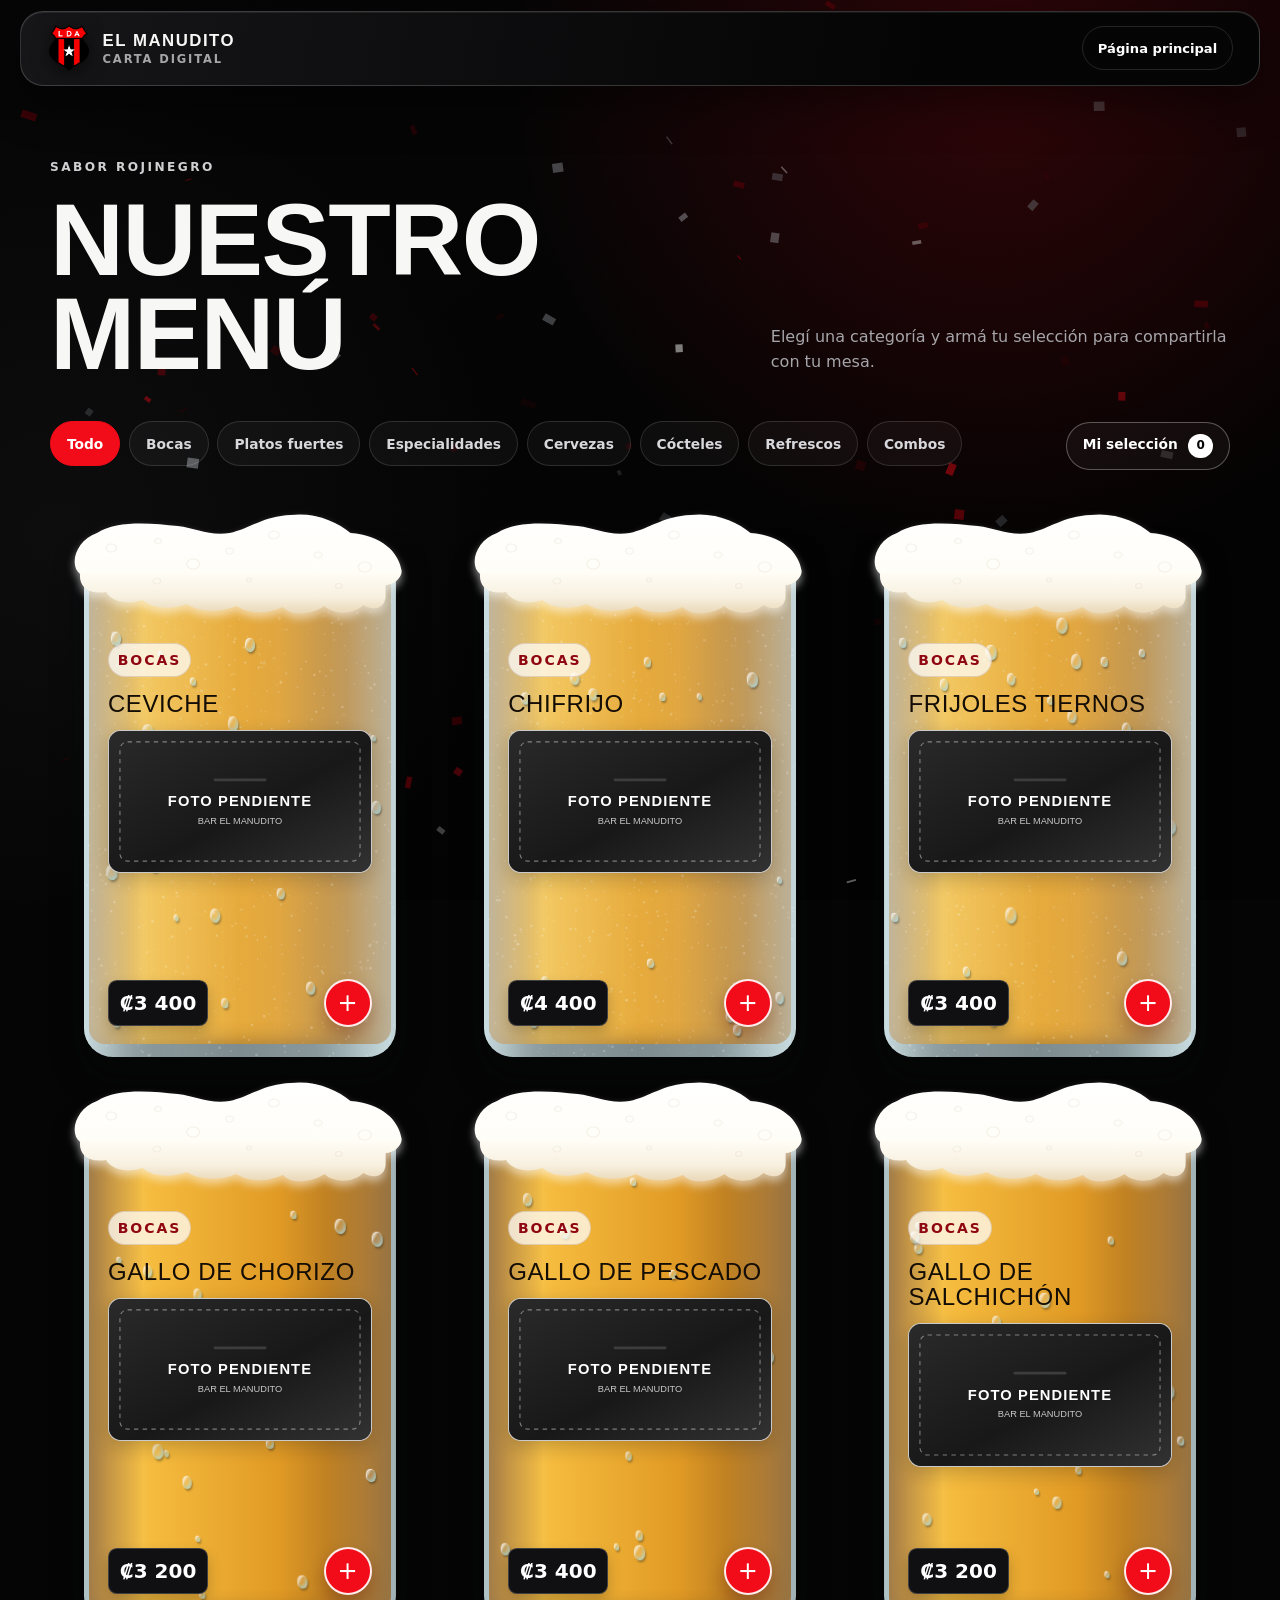
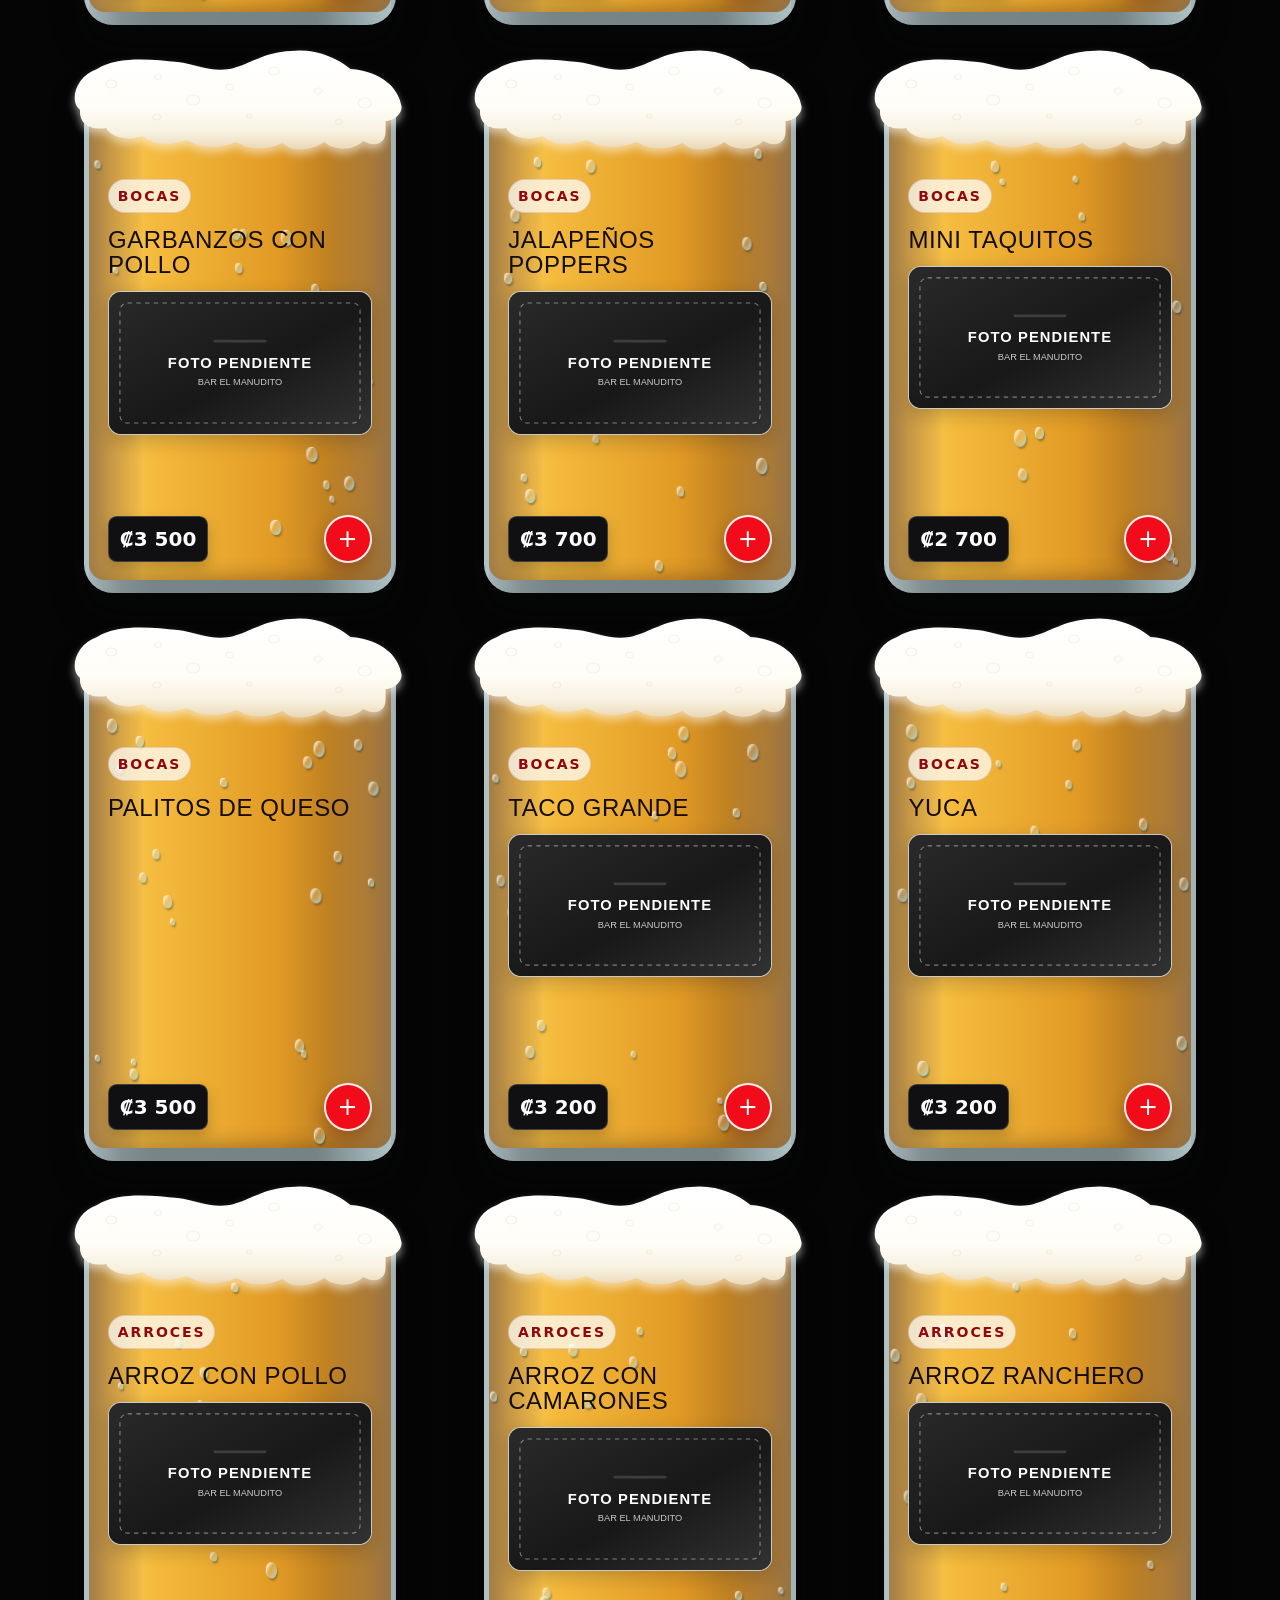
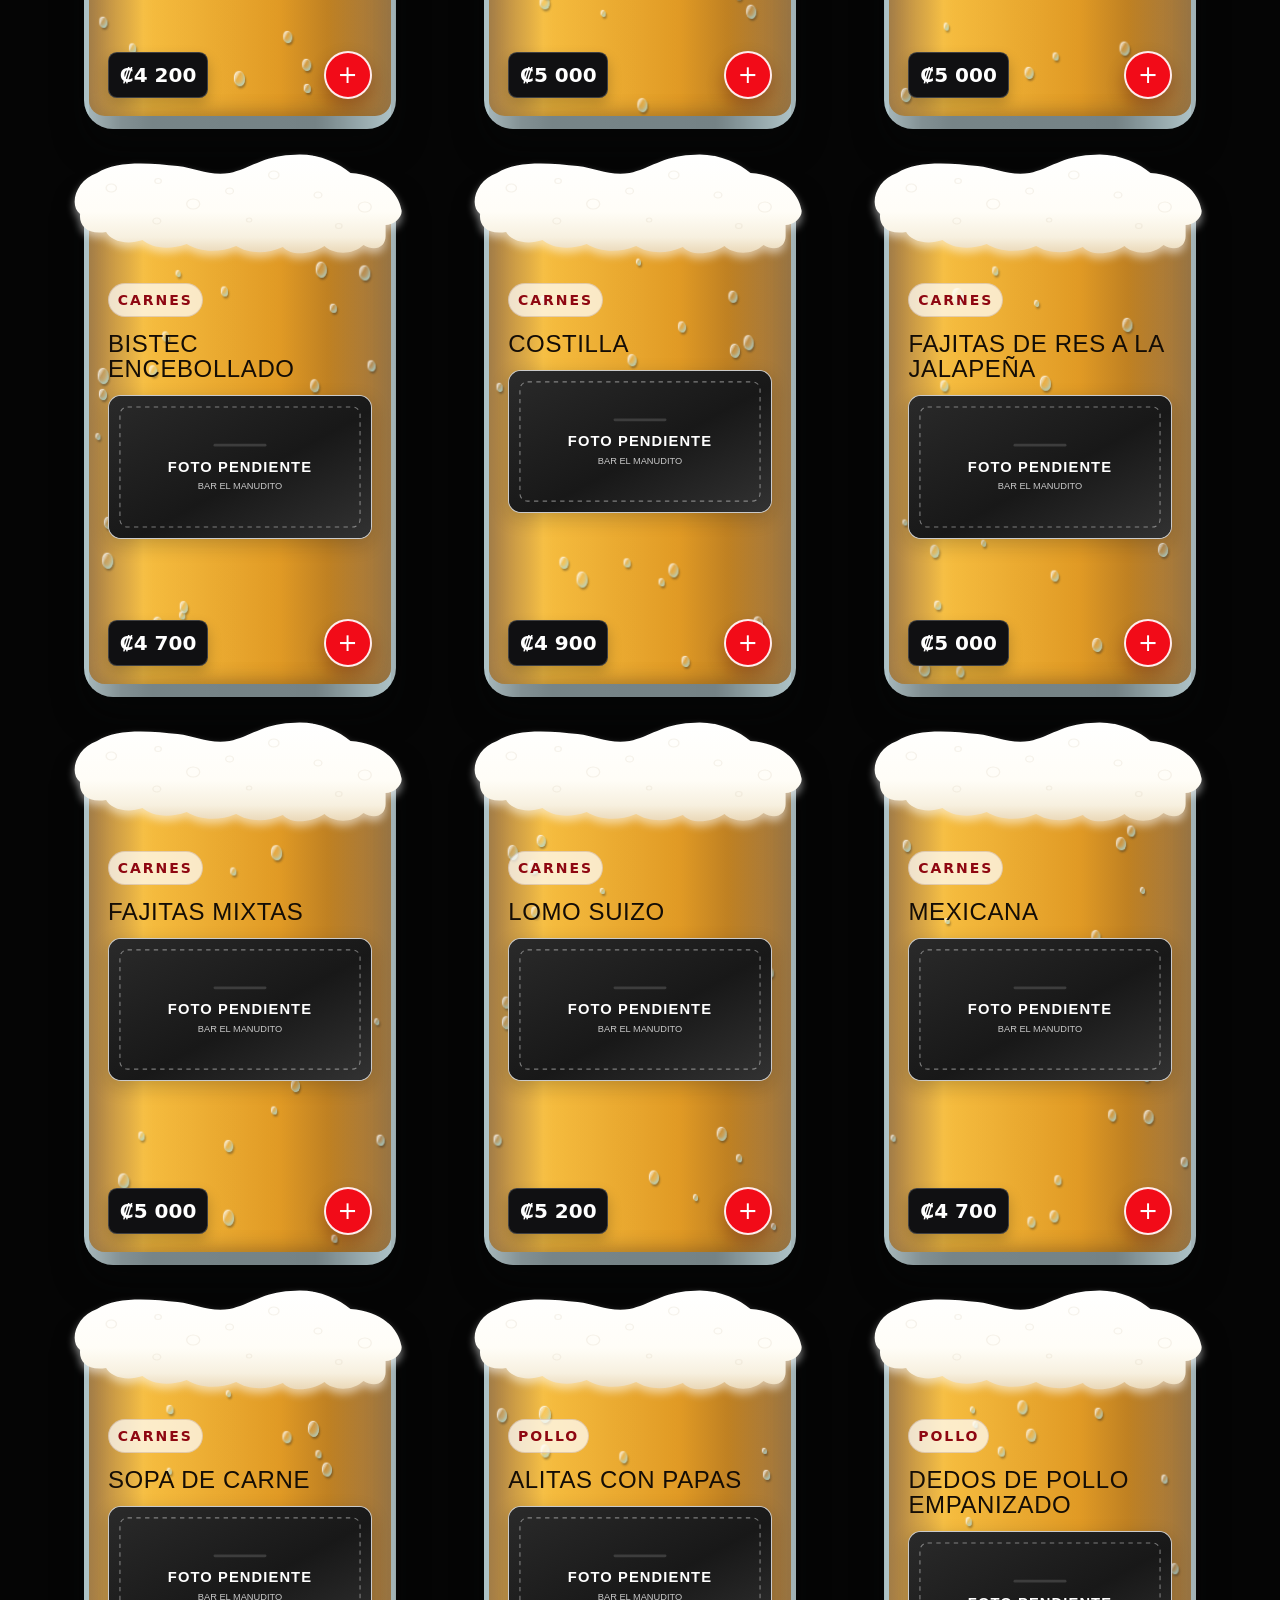
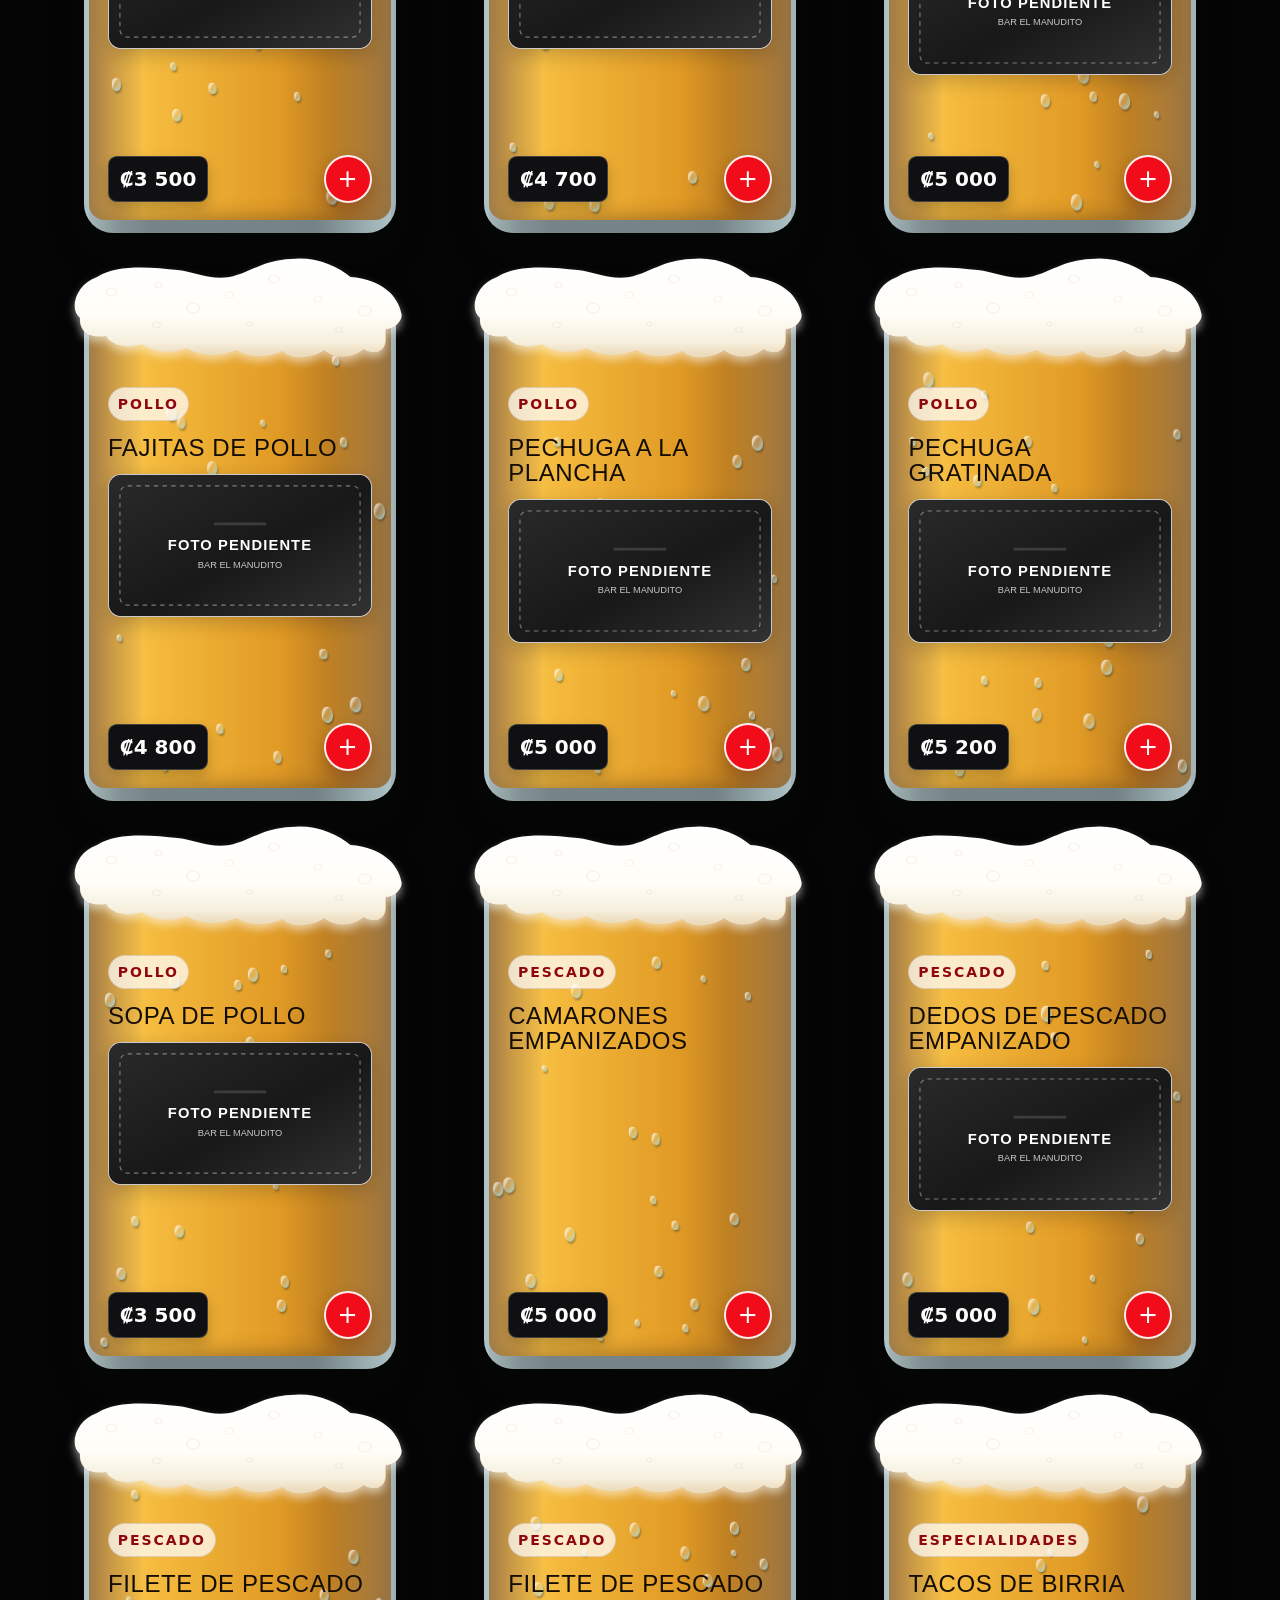
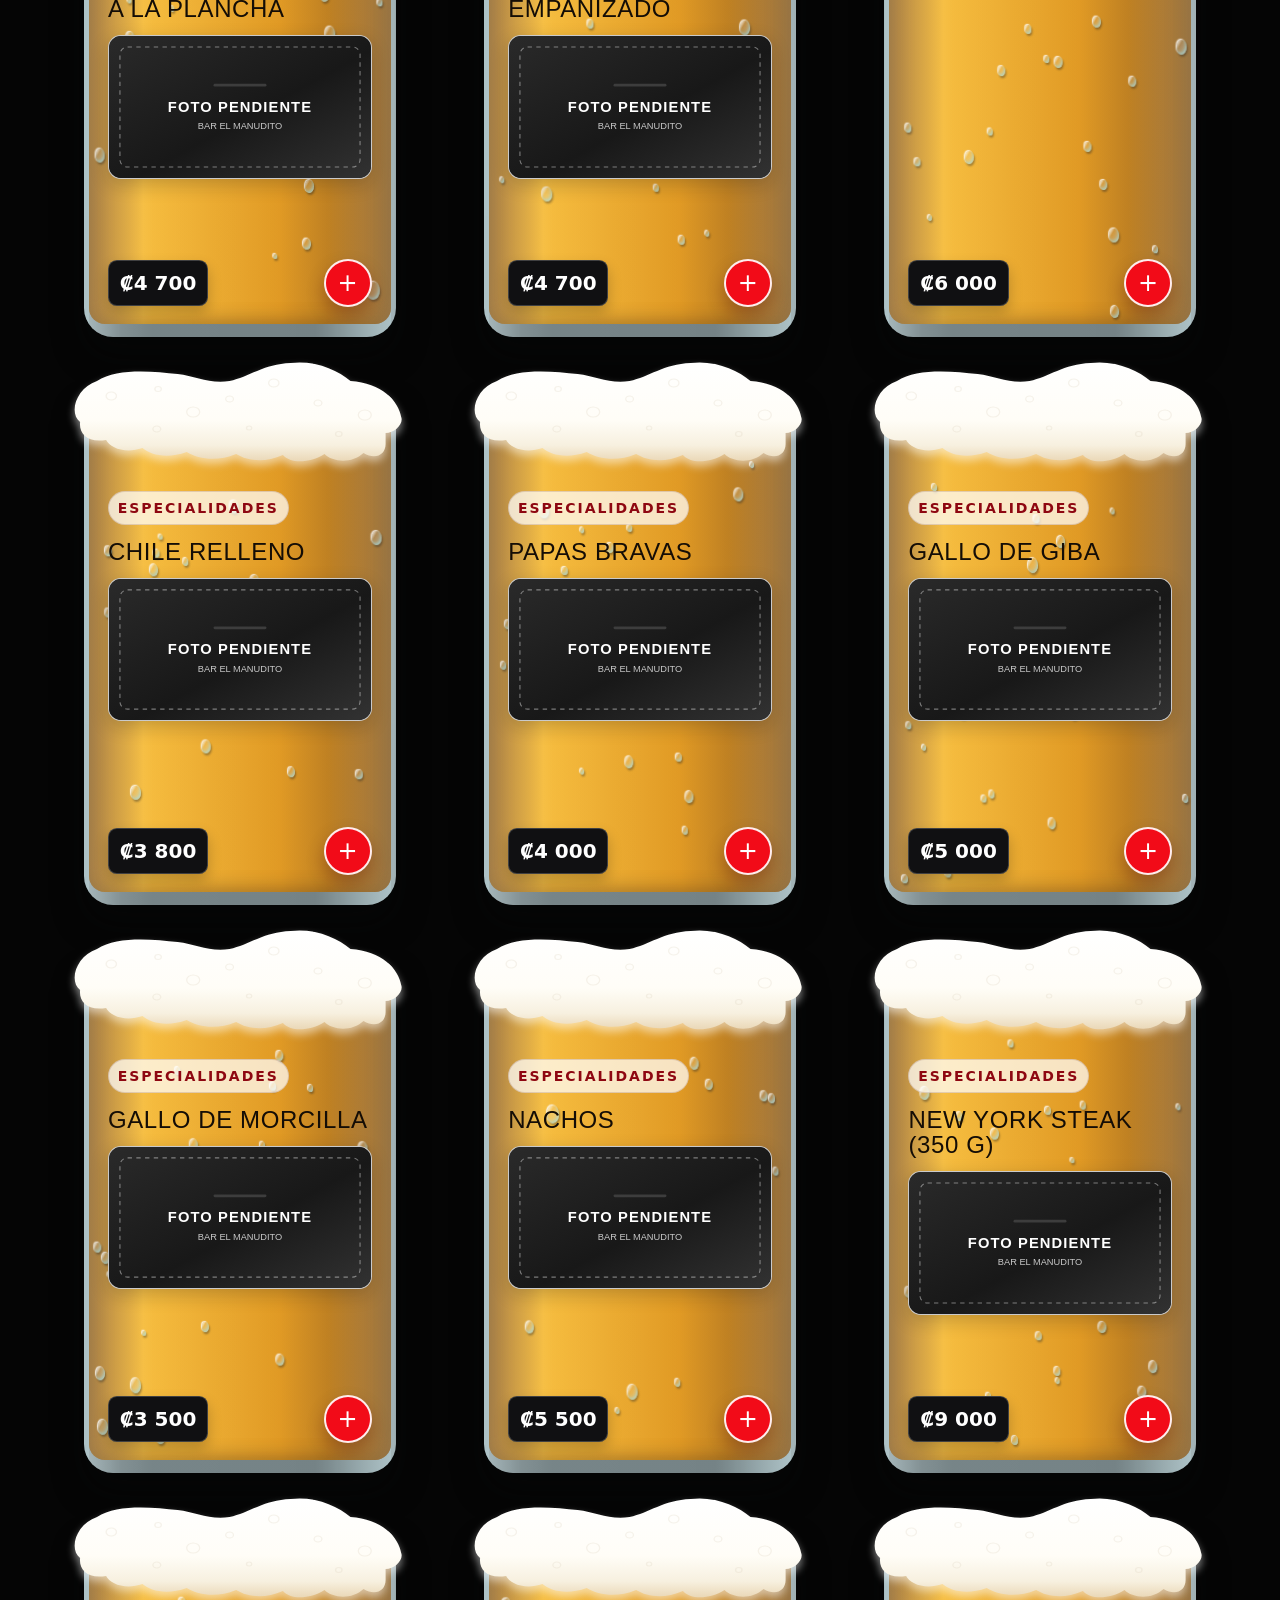
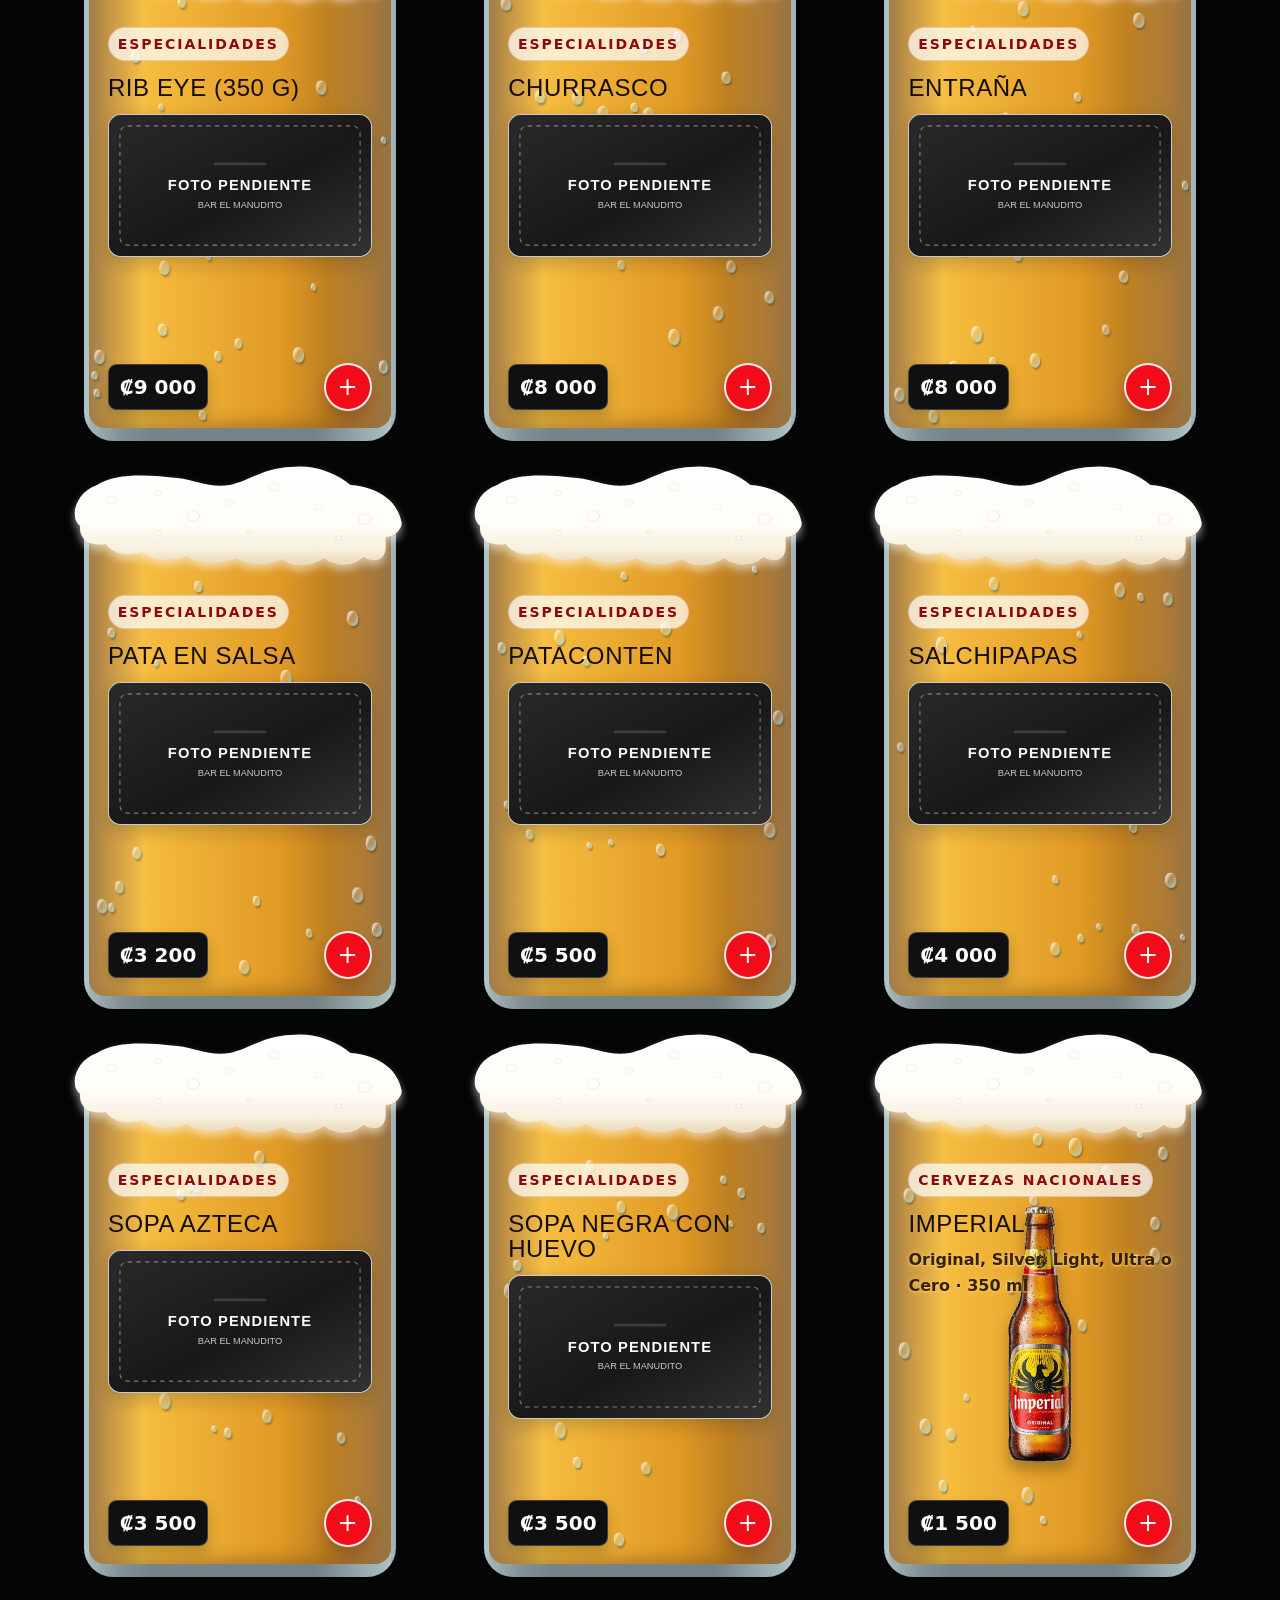
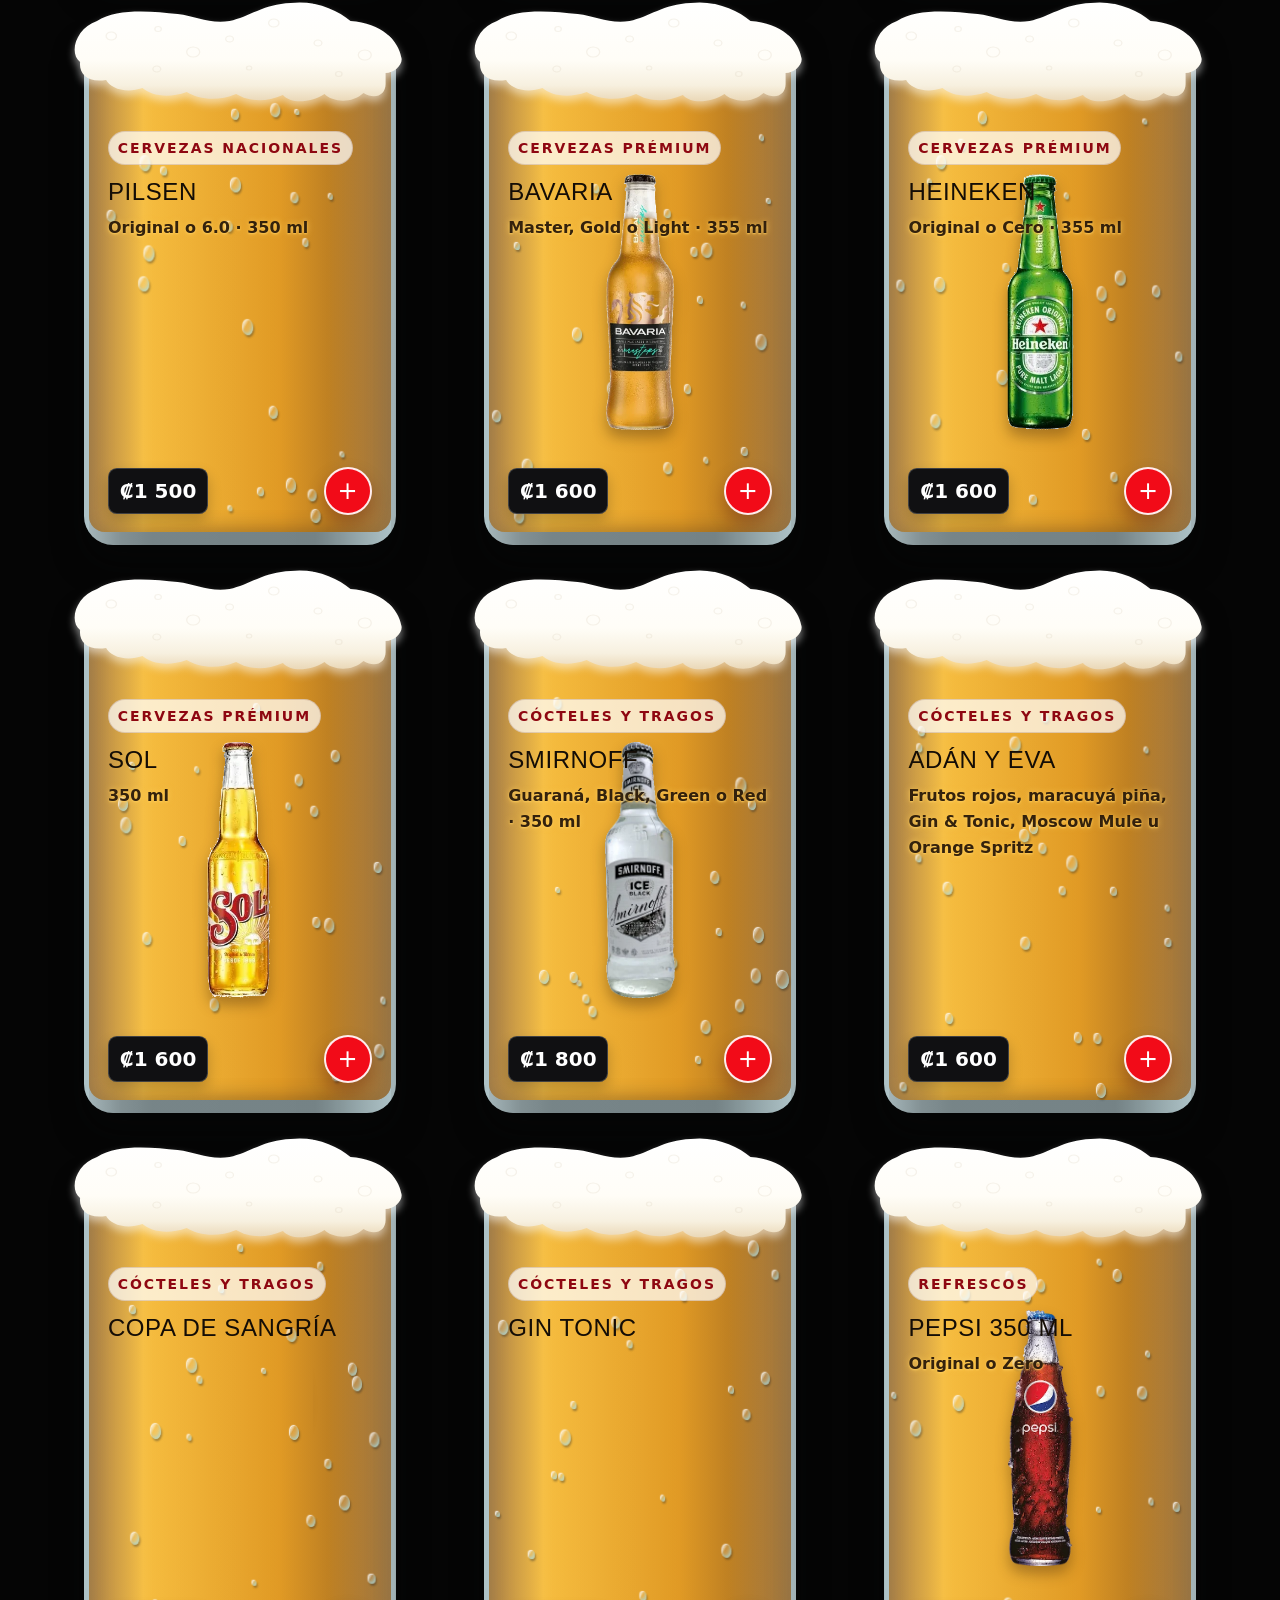
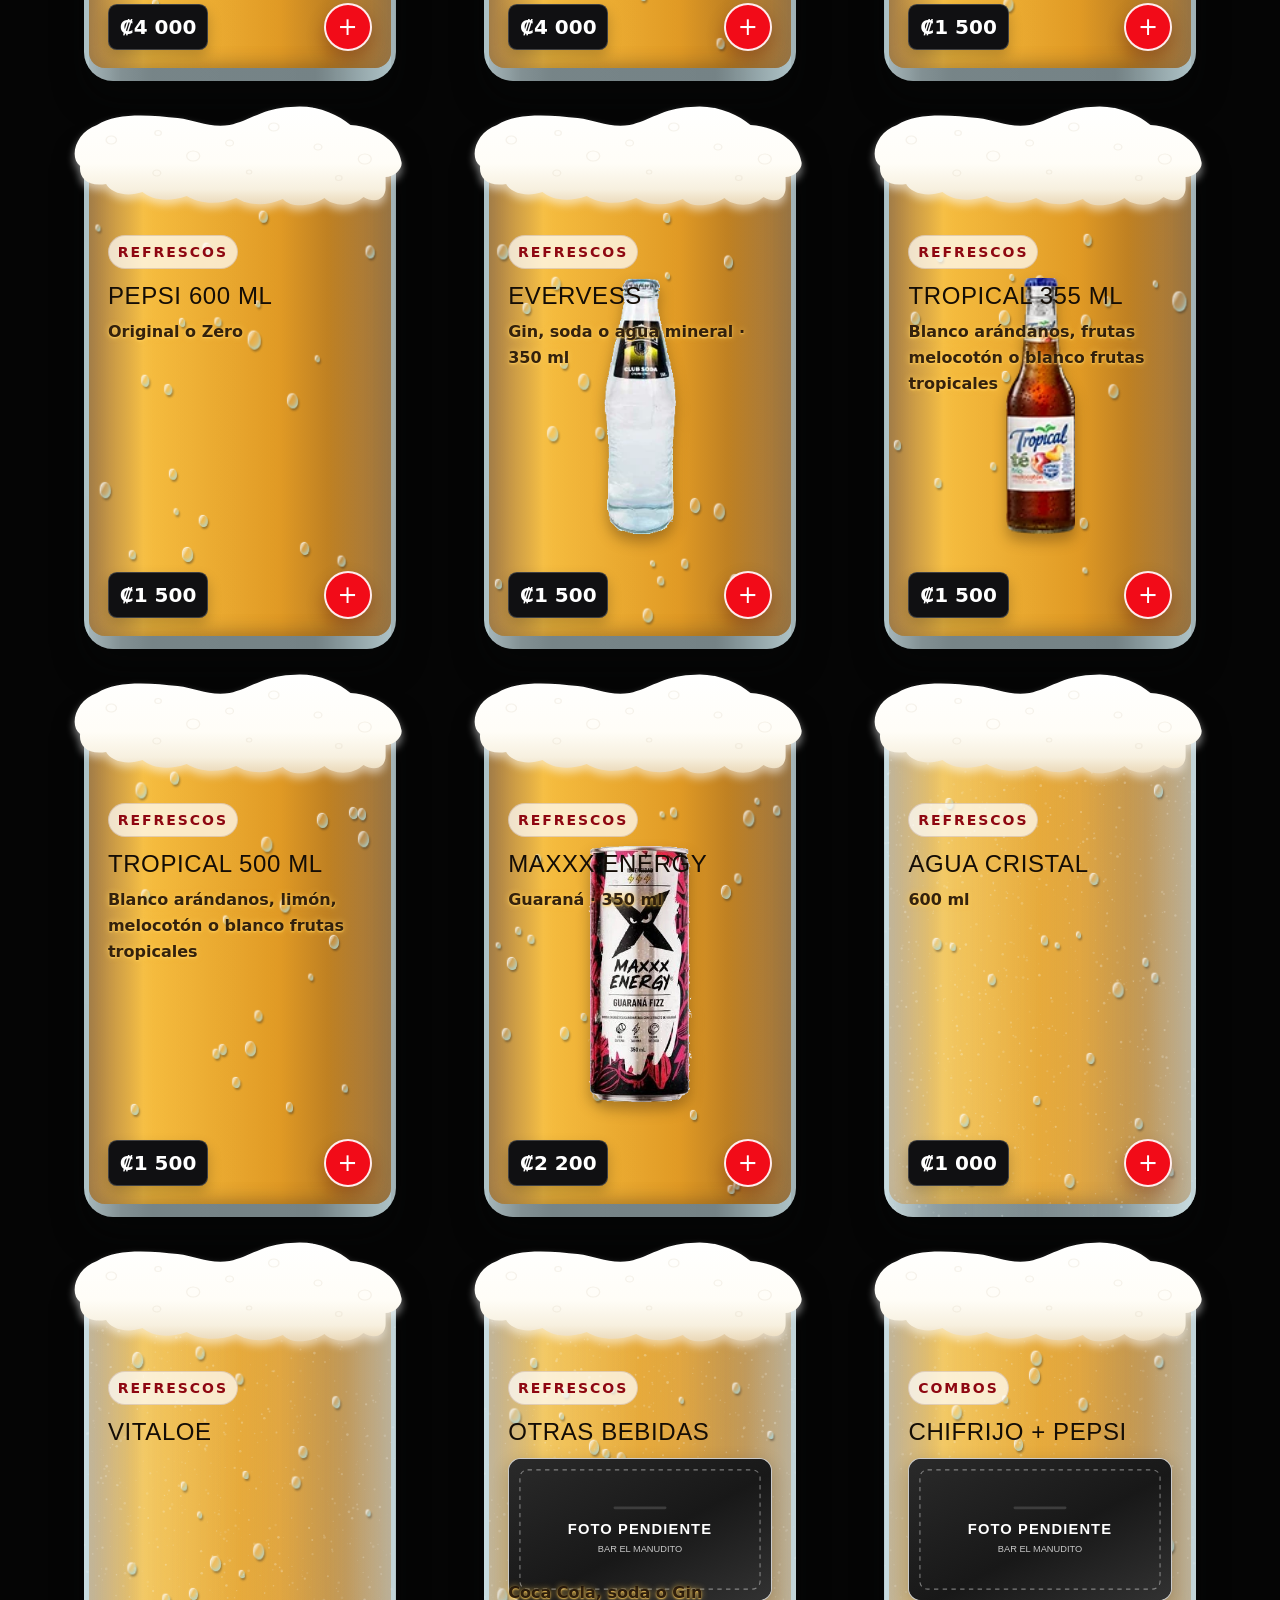
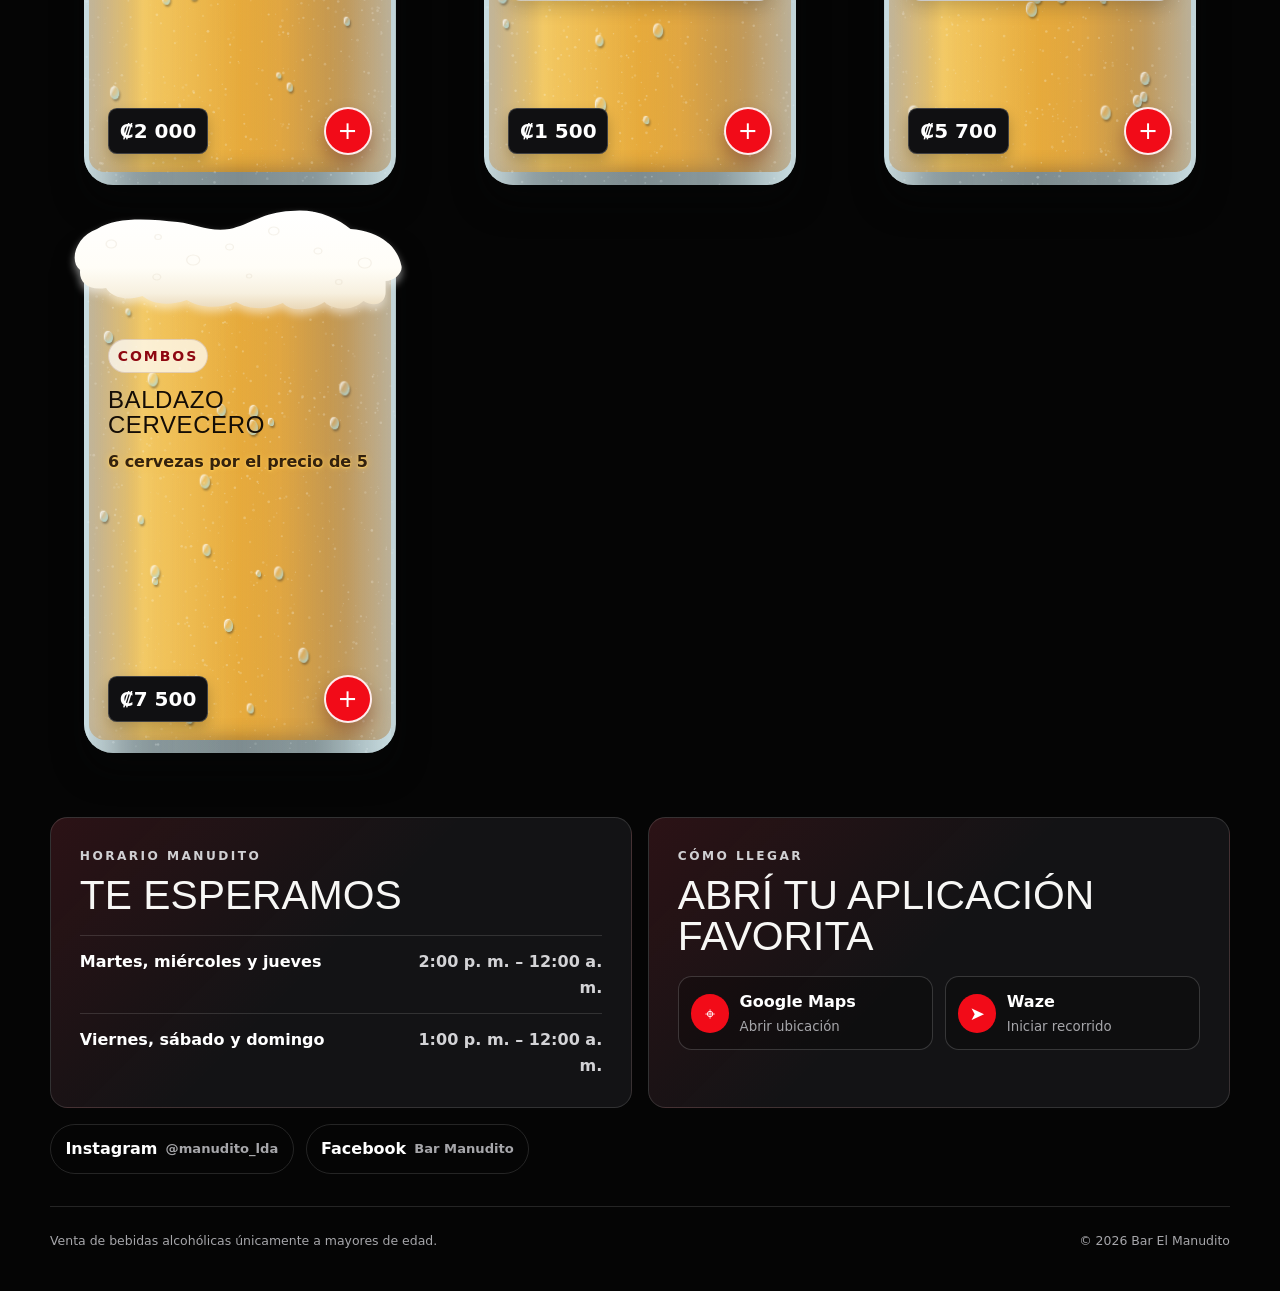
==== commit 90a898c9: "Agregar administrador y contenido editable para menu y eventos" ====
--- a/menu.html
+++ b/menu.html
@@ -8,7 +8,7 @@
     <title>Menú | Bar El Manudito</title>
     <link rel="icon" href="assets/escudo-lda.png" type="image/png" />
     <link rel="stylesheet" href="styles.css" />
-    <script src="menu-photos.js" defer></script>
+    <script src="menu-data.js" defer></script>
     <script src="menu-glass.js" defer></script>
     <script src="app.js" defer></script>
   </head>
--- a/styles.css
+++ b/styles.css
@@ -13,6 +13,27 @@
   --radius: 1.25rem;
   --shadow: 0 24px 70px rgba(0, 0, 0, 0.5);
   --max-width: 1180px;
+}
+
+@media (max-width: 560px) {
+  .match-visual {
+    gap: 0.45rem;
+    padding: 0.75rem 0.55rem;
+  }
+
+  .team-logo-frame {
+    width: 58px;
+    height: 58px;
+  }
+
+  .event-list-item {
+    align-items: flex-start;
+    flex-direction: column;
+  }
+
+  .event-list-item .match-visual.is-compact {
+    width: 100%;
+  }
 }
 
 * {
@@ -1102,6 +1123,43 @@
   box-shadow: 0 0 0 4px rgba(242, 11, 24, 0.55), 0 0 14px rgba(242, 11, 24, 0.45);
 }
 
+.calendar-day.is-home-match {
+  border-color: rgba(255, 255, 255, 0.8);
+  background: linear-gradient(145deg, rgba(242, 11, 24, 0.28), rgba(255, 255, 255, 0.08));
+}
+
+.calendar-home-badge {
+  position: absolute;
+  top: 0.45rem;
+  right: 0.4rem;
+  padding: 0.18rem 0.3rem;
+  border-radius: 0.25rem;
+  background: white;
+  color: #970811;
+  font-size: 0.5rem;
+  font-weight: 950;
+  letter-spacing: 0.06em;
+}
+
+.calendar-closed-image {
+  position: absolute;
+  inset: 1.35rem 0.25rem 0.25rem;
+  z-index: 0;
+  width: calc(100% - 0.5rem);
+  height: calc(100% - 1.6rem);
+  object-fit: contain;
+  opacity: 0.9;
+  pointer-events: none;
+}
+
+.calendar-day.is-closed {
+  overflow: hidden;
+}
+
+.calendar-day.is-closed::after {
+  z-index: 2;
+}
+
 .calendar-day.has-event:hover,
 .calendar-day.has-event:focus-visible,
 .calendar-day.is-selected {
@@ -1139,6 +1197,137 @@
 .event-detail.is-match .event-tag {
   background: white;
   color: #970811;
+}
+
+.event-detail.is-home-match {
+  border-color: rgba(255, 255, 255, 0.72);
+  box-shadow: var(--shadow), inset 0 0 0 2px rgba(242, 11, 24, 0.25);
+}
+
+.event-visual[hidden] {
+  display: none;
+}
+
+.event-visual {
+  display: grid;
+  gap: 0.75rem;
+  margin: 0.9rem 0 1.2rem;
+}
+
+.event-promo-image {
+  display: block;
+  width: 100%;
+  max-height: 320px;
+  border: 1px solid rgba(255, 255, 255, 0.16);
+  border-radius: 0.85rem;
+  object-fit: contain;
+  background: rgba(255, 255, 255, 0.035);
+}
+
+.event-promo-image.is-compact {
+  width: 92px;
+  height: 72px;
+  flex: 0 0 92px;
+  object-fit: contain;
+}
+
+.calendar-day .event-promo-image.is-compact.calendar-closed-image {
+  width: calc(100% - 0.5rem);
+  height: calc(100% - 1.6rem);
+  flex: none;
+}
+
+.match-visual {
+  display: grid;
+  grid-template-columns: minmax(0, 1fr) auto minmax(0, 1fr);
+  gap: 0.8rem;
+  align-items: center;
+  padding: 1rem;
+  border: 1px solid rgba(255, 255, 255, 0.15);
+  border-radius: 1rem;
+  background: linear-gradient(135deg, rgba(242, 11, 24, 0.16), rgba(255, 255, 255, 0.035));
+}
+
+.match-team {
+  display: grid;
+  gap: 0.45rem;
+  justify-items: center;
+  min-width: 0;
+  color: white;
+  font-size: 0.72rem;
+  font-weight: 850;
+  line-height: 1.15;
+  text-align: center;
+}
+
+.team-logo-frame {
+  position: relative;
+  display: grid;
+  width: 76px;
+  height: 76px;
+  place-items: center;
+}
+
+.team-logo-frame img {
+  z-index: 1;
+  max-width: 100%;
+  max-height: 100%;
+  object-fit: contain;
+  filter: drop-shadow(0 6px 10px rgba(0, 0, 0, 0.42));
+}
+
+.team-logo-fallback {
+  position: absolute;
+  display: grid;
+  inset: 0;
+  place-items: center;
+  border: 1px solid rgba(255, 255, 255, 0.2);
+  border-radius: 50%;
+  background: #202024;
+  color: white;
+  font-size: 0.8rem;
+  font-weight: 900;
+}
+
+.team-logo-frame:not(.has-error) img + .team-logo-fallback {
+  display: none;
+}
+
+.match-versus {
+  color: var(--red);
+  font-family: Impact, "Arial Narrow", sans-serif;
+  font-size: 1.15rem;
+}
+
+.match-visual.is-compact {
+  min-width: 180px;
+  padding: 0.55rem;
+}
+
+.match-visual.is-compact .team-logo-frame {
+  width: 38px;
+  height: 38px;
+}
+
+.match-visual.is-compact .match-team > span:last-child {
+  display: none;
+}
+
+.morera-badge {
+  width: fit-content;
+  padding: 0.38rem 0.58rem;
+  border: 1px solid rgba(255, 255, 255, 0.68);
+  border-radius: 999px;
+  background: var(--red);
+  color: white;
+  font-size: 0.62rem;
+  font-weight: 950;
+  letter-spacing: 0.09em;
+}
+
+.morera-badge.is-inline {
+  display: inline-block;
+  margin-top: 0.45rem;
 }
 
 .event-date {
@@ -1171,6 +1360,22 @@
   margin-top: 1rem;
 }
 
+.event-list-item {
+  display: flex;
+  gap: 0.8rem;
+  align-items: center;
+  padding: 0.85rem 0;
+  border-bottom: 1px solid var(--line);
+}
+
+.event-list-item:last-child {
+  border-bottom: 0;
+}
+
+.event-list-item p {
+  margin: 0;
+}
+
 .event-description strong {
   color: white;
 }
@@ -1181,6 +1386,142 @@
   border-top: 1px solid var(--line);
   color: white;
   font-weight: 800;
+}
+
+.results-panel {
+  margin-top: 1.25rem;
+  padding: clamp(1rem, 3vw, 1.75rem);
+  border: 1px solid rgba(255, 255, 255, 0.24);
+  border-radius: var(--radius);
+  background: rgba(6, 6, 7, 0.94);
+  box-shadow: var(--shadow);
+}
+
+.results-heading {
+  display: flex;
+  gap: 1.5rem;
+  align-items: end;
+  justify-content: space-between;
+  margin-bottom: 1.2rem;
+}
+
+.results-heading h3 {
+  margin: 0;
+  font-family: Impact, "Arial Narrow", sans-serif;
+  font-size: clamp(1.8rem, 4vw, 2.8rem);
+  font-weight: 400;
+  letter-spacing: 0.03em;
+  text-transform: uppercase;
+}
+
+.results-heading > p {
+  max-width: 32rem;
+  margin: 0;
+  color: var(--muted);
+}
+
+.results-grid {
+  display: grid;
+  grid-template-columns: repeat(3, minmax(0, 1fr));
+  gap: 0.8rem;
+}
+
+.results-message {
+  grid-column: 1 / -1;
+  margin: 0;
+  padding: 1.2rem;
+  border-radius: 0.8rem;
+  background: rgba(255, 255, 255, 0.045);
+  color: var(--muted);
+  text-align: center;
+}
+
+.result-card {
+  display: grid;
+  gap: 0.75rem;
+  padding: 1rem;
+  border: 1px solid rgba(255, 255, 255, 0.11);
+  border-radius: 1rem;
+  background: linear-gradient(145deg, #161619, #0c0c0e);
+}
+
+.result-card.is-home-result {
+  border-color: rgba(255, 255, 255, 0.72);
+  background: linear-gradient(145deg, rgba(242, 11, 24, 0.24), #0c0c0e 72%);
+}
+
+.result-date {
+  margin: 0;
+  color: var(--muted);
+  font-size: 0.72rem;
+  font-weight: 850;
+  letter-spacing: 0.08em;
+  text-transform: uppercase;
+}
+
+.result-scoreboard {
+  display: grid;
+  grid-template-columns: minmax(0, 1fr) auto minmax(0, 1fr);
+  gap: 0.45rem;
+  align-items: center;
+}
+
+.result-team {
+  display: grid;
+  grid-template-columns: 42px minmax(0, 1fr) auto;
+  gap: 0.45rem;
+  align-items: center;
+  min-width: 0;
+}
+
+.result-team .team-logo-frame {
+  width: 42px;
+  height: 42px;
+}
+
+.result-team > span {
+  overflow: hidden;
+  color: white;
+  font-size: 0.68rem;
+  font-weight: 800;
+  line-height: 1.1;
+  text-overflow: ellipsis;
+}
+
+.result-team > strong {
+  color: white;
+  font-family: Impact, "Arial Narrow", sans-serif;
+  font-size: 1.8rem;
+  font-weight: 400;
+}
+
+.result-separator {
+  color: var(--muted);
+  font-weight: 900;
+}
+
+.result-meta {
+  margin: 0;
+  color: var(--muted);
+  font-size: 0.68rem;
+  line-height: 1.35;
+}
+
+@media (max-width: 960px) {
+  .results-grid {
+    grid-template-columns: repeat(2, minmax(0, 1fr));
+  }
+}
+
+@media (max-width: 620px) {
+  .results-heading {
+    align-items: flex-start;
+    flex-direction: column;
+  }
+
+  .results-grid {
+    grid-template-columns: 1fr;
+  }
 }
 
 .story-section {
@@ -2106,3 +2447,352 @@
     display: none !important;
   }
 }
+
+/* ==========================================================
+   MOBILE UX UPDATE
+   - Main page: compact lion-first hero, no embedded menu.
+   - QR menu page: two-column compact product grid on phones.
+   ========================================================== */
+@media (max-width: 720px) {
+  /* Main page only: the lion becomes the visual title. */
+  body:not(.menu-only-page) .hero {
+    display: flex;
+    min-height: 0;
+    margin: 0 auto;
+    padding: 0.35rem 0 0.55rem;
+    align-items: center;
+    justify-content: center;
+  }
+
+  body:not(.menu-only-page) .hero-copy {
+    display: none;
+  }
+
+  body:not(.menu-only-page) .hero-emblem {
+    width: min(92vw, 26rem);
+    margin: 0 auto;
+    padding: 0;
+    border: 0;
+    background: transparent;
+    box-shadow: none;
+  }
+
+  body:not(.menu-only-page) .hero-emblem::after,
+  body:not(.menu-only-page) .scoreboard-top,
+  body:not(.menu-only-page) .hero-emblem > p {
+    display: none;
+  }
+
+  body:not(.menu-only-page) .crest-stage {
+    display: grid;
+    min-height: min(78vw, 22rem);
+    place-items: center;
+  }
+
+  body:not(.menu-only-page) .crest-stage .crest-ring {
+    width: min(78vw, 22rem);
+    height: min(78vw, 22rem);
+    border: 2px solid rgba(255, 255, 255, 0.72);
+    background: rgba(255, 255, 255, 0.12);
+    box-shadow: none;
+  }
+
+  body:not(.menu-only-page) .crest-stage img {
+    width: min(68vw, 18.5rem);
+    max-height: 27rem;
+    object-fit: contain;
+  }
+
+  /* The full interactive catalogue lives on menu.html on phones. */
+  body:not(.menu-only-page) .menu-section {
+    display: none;
+  }
+
+  /* QR/menu page: keep more products visible at once. */
+  .menu-only-page .menu-only-section {
+    padding-top: 1.6rem;
+  }
+
+  .menu-only-page .menu-only-heading {
+    margin-bottom: 1rem;
+  }
+
+  .menu-only-page .menu-only-heading h1 {
+    font-size: clamp(2.65rem, 12vw, 4rem);
+  }
+
+  .menu-only-page .menu-only-heading > p {
+    font-size: 0.88rem;
+  }
+
+  .menu-only-page .menu-toolbar {
+    margin-top: 1rem;
+  }
+
+  .menu-only-page .menu-tabs {
+    gap: 0.45rem;
+    padding-bottom: 0.35rem;
+  }
+
+  .menu-only-page .menu-tab {
+    min-height: 2.45rem;
+    padding: 0.55rem 0.75rem;
+    font-size: 0.76rem;
+  }
+
+  .menu-only-page .menu-grid {
+    grid-template-columns: repeat(2, minmax(0, 1fr));
+    grid-auto-rows: 19rem;
+    gap: 1.05rem 0.65rem;
+    width: 100%;
+    max-width: none;
+    margin-inline: 0;
+    padding: 2.1rem 0 0;
+  }
+
+  .menu-only-page .menu-item {
+    width: 100%;
+    border-width: 3px;
+    border-top-width: 6px;
+    border-bottom-width: 7px;
+    border-radius: 12px 12px 18px 18px;
+  }
+
+  .menu-only-page .mobile-beer-animation {
+    border-radius: 9px 9px 13px 13px;
+  }
+
+  .menu-only-page .beer-menu-content {
+    padding: 3.55rem 0.55rem 0.6rem;
+  }
+
+  .menu-only-page .beer-foam {
+    top: -31px;
+    left: -10px;
+    width: calc(100% + 20px);
+    height: 78px;
+  }
+
+  .menu-only-page .menu-item-category {
+    max-width: 100%;
+    margin-bottom: 0.4rem;
+    padding: 0.2rem 0.38rem;
+    overflow: hidden;
+    font-size: 0.56rem;
+    letter-spacing: 0.08em;
+    text-overflow: ellipsis;
+    white-space: nowrap;
+  }
+
+  .menu-only-page .menu-item h3 {
+    min-height: 2.25em;
+    font-size: clamp(0.88rem, 4vw, 1.08rem);
+    line-height: 1.05;
+  }
+
+  .menu-only-page .menu-item-media {
+    top: 6.1rem;
+    right: 0.45rem;
+    bottom: 3.65rem;
+    left: 0.45rem;
+  }
+
+  .menu-only-page .menu-item-photo {
+    max-width: 8.2rem;
+    max-height: 8.4rem;
+  }
+
+  .menu-only-page .menu-item-media.is-placeholder {
+    min-height: 4.5rem;
+    height: 4.5rem;
+    margin: 0.45rem 0 0.15rem;
+  }
+
+  .menu-only-page .menu-item p {
+    display: -webkit-box;
+    margin: 0.35rem 0 0.45rem;
+    overflow: hidden;
+    font-size: 0.68rem;
+    line-height: 1.2;
+    -webkit-box-orient: vertical;
+    -webkit-line-clamp: 2;
+  }
+
+  .menu-only-page .menu-item-footer {
+    gap: 0.35rem;
+  }
+
+  .menu-only-page .menu-item-price {
+    padding: 0.28rem 0.38rem;
+    font-size: 0.82rem;
+  }
+
+  .menu-only-page .add-item {
+    width: 2.15rem;
+    height: 2.15rem;
+    font-size: 1.15rem;
+  }
+
+  /* Mobile menu: animated WebP + top foam only. Canvas, drops and extra bubbles remain disabled. */
+  .menu-only-page .mobile-beer-animation {
+    display: none;
+    position: absolute;
+    inset: 0;
+    z-index: 0;
+    width: 100%;
+    height: 100%;
+    object-fit: cover;
+    pointer-events: none;
+  }
+
+  .menu-only-page .mobile-beer-animation[src] {
+    display: block;
+  }
+
+  .menu-only-page .frost,
+  .menu-only-page .drops,
+  .menu-only-page .beer-bubbles {
+    display: none !important;
+  }
+
+  .menu-only-page .menu-item {
+    contain: layout paint style;
+    content-visibility: auto;
+    contain-intrinsic-size: 19rem;
+  }
+
+  /* Keep missing-image artwork centered like real product photos. */
+  .menu-only-page .menu-item-media.is-placeholder {
+    position: absolute;
+    top: 6.15rem;
+    right: 0.45rem;
+    bottom: 3.65rem;
+    left: 0.45rem;
+    width: auto;
+    min-height: 0;
+    height: auto;
+    margin: 0;
+    pointer-events: none;
+  }
+
+  .menu-only-page .menu-item-photo.is-placeholder {
+    width: min(100%, 7.2rem);
+    height: auto;
+    max-height: 7rem;
+    object-fit: contain;
+  }
+}
+
+@media (max-width: 520px) {
+  /* Override the old single-column phone rule on the dedicated menu page. */
+  .menu-only-page .menu-grid {
+    grid-template-columns: repeat(2, minmax(0, 1fr));
+    grid-auto-rows: 18.25rem;
+    gap: 0.9rem 0.55rem;
+  }
+
+  .menu-only-page .section {
+    width: min(calc(100% - 1rem), var(--max-width));
+  }
+
+  .menu-only-page .menu-only-heading > p {
+    display: none;
+  }
+}
+
+@media (max-width: 360px) {
+  .menu-only-page .menu-grid {
+    grid-auto-rows: 17.5rem;
+    gap: 0.75rem 0.45rem;
+  }
+
+  .menu-only-page .beer-menu-content {
+    padding-inline: 0.42rem;
+  }
+
+  .menu-only-page .menu-item-price {
+    font-size: 0.74rem;
+  }
+}
+
+.mobile-menu-link {
+  display: none;
+}
+
+@media (max-width: 720px) {
+  .desktop-menu-link {
+    display: none;
+  }
+
+  .mobile-menu-link {
+    display: block;
+  }
+}
+
+
+/* ==========================================================
+   MOBILE MENU
+   Todas las categorías visibles y barra pegada al borde superior.
+   ========================================================== */
+@media (max-width: 720px) {
+  .menu-only-page .menu-toolbar {
+    position: sticky;
+    top: 0;
+    z-index: 24;
+    display: block;
+    margin: 0.75rem -0.15rem 0.9rem;
+    padding: 0.45rem 0.15rem 0.5rem;
+    border-top: 1px solid rgba(255, 255, 255, 0.06);
+    border-bottom: 1px solid rgba(255, 255, 255, 0.10);
+    background: rgba(5, 5, 5, 0.94);
+    box-shadow: 0 10px 24px rgba(0, 0, 0, 0.28);
+    backdrop-filter: blur(14px);
+    -webkit-backdrop-filter: blur(14px);
+  }
+
+  .menu-only-page .menu-tabs {
+    display: grid;
+    grid-template-columns: repeat(4, minmax(0, 1fr));
+    gap: 0.45rem;
+    width: 100%;
+    overflow: visible;
+    padding: 0.15rem 0.3rem 0.25rem;
+  }
+
+  .menu-only-page .menu-tab {
+    width: 100%;
+    min-height: 2.35rem;
+    padding: 0.42rem 0.3rem;
+    font-size: clamp(0.61rem, 2.6vw, 0.76rem);
+    line-height: 1.08;
+    white-space: normal;
+  }
+
+  .menu-only-page .mobile-beer-animation {
+    display: none;
+    position: absolute;
+    inset: 0;
+    z-index: 0;
+    width: 100%;
+    height: 100%;
+    object-fit: cover;
+    pointer-events: none;
+  }
+
+  .menu-only-page .mobile-beer-animation[src] {
+    display: block;
+  }
+
+  /* On phones the WebM and foam are the only animated/decorative beer layers. */
+  .menu-only-page .beer-bubbles,
+  .menu-only-page .frost,
+  .menu-only-page .drops {
+    display: none !important;
+  }
+}
+
+@media (max-width: 520px) {
+  .menu-only-page .menu-tabs {
+    gap: 0.35rem;
+  }
+}
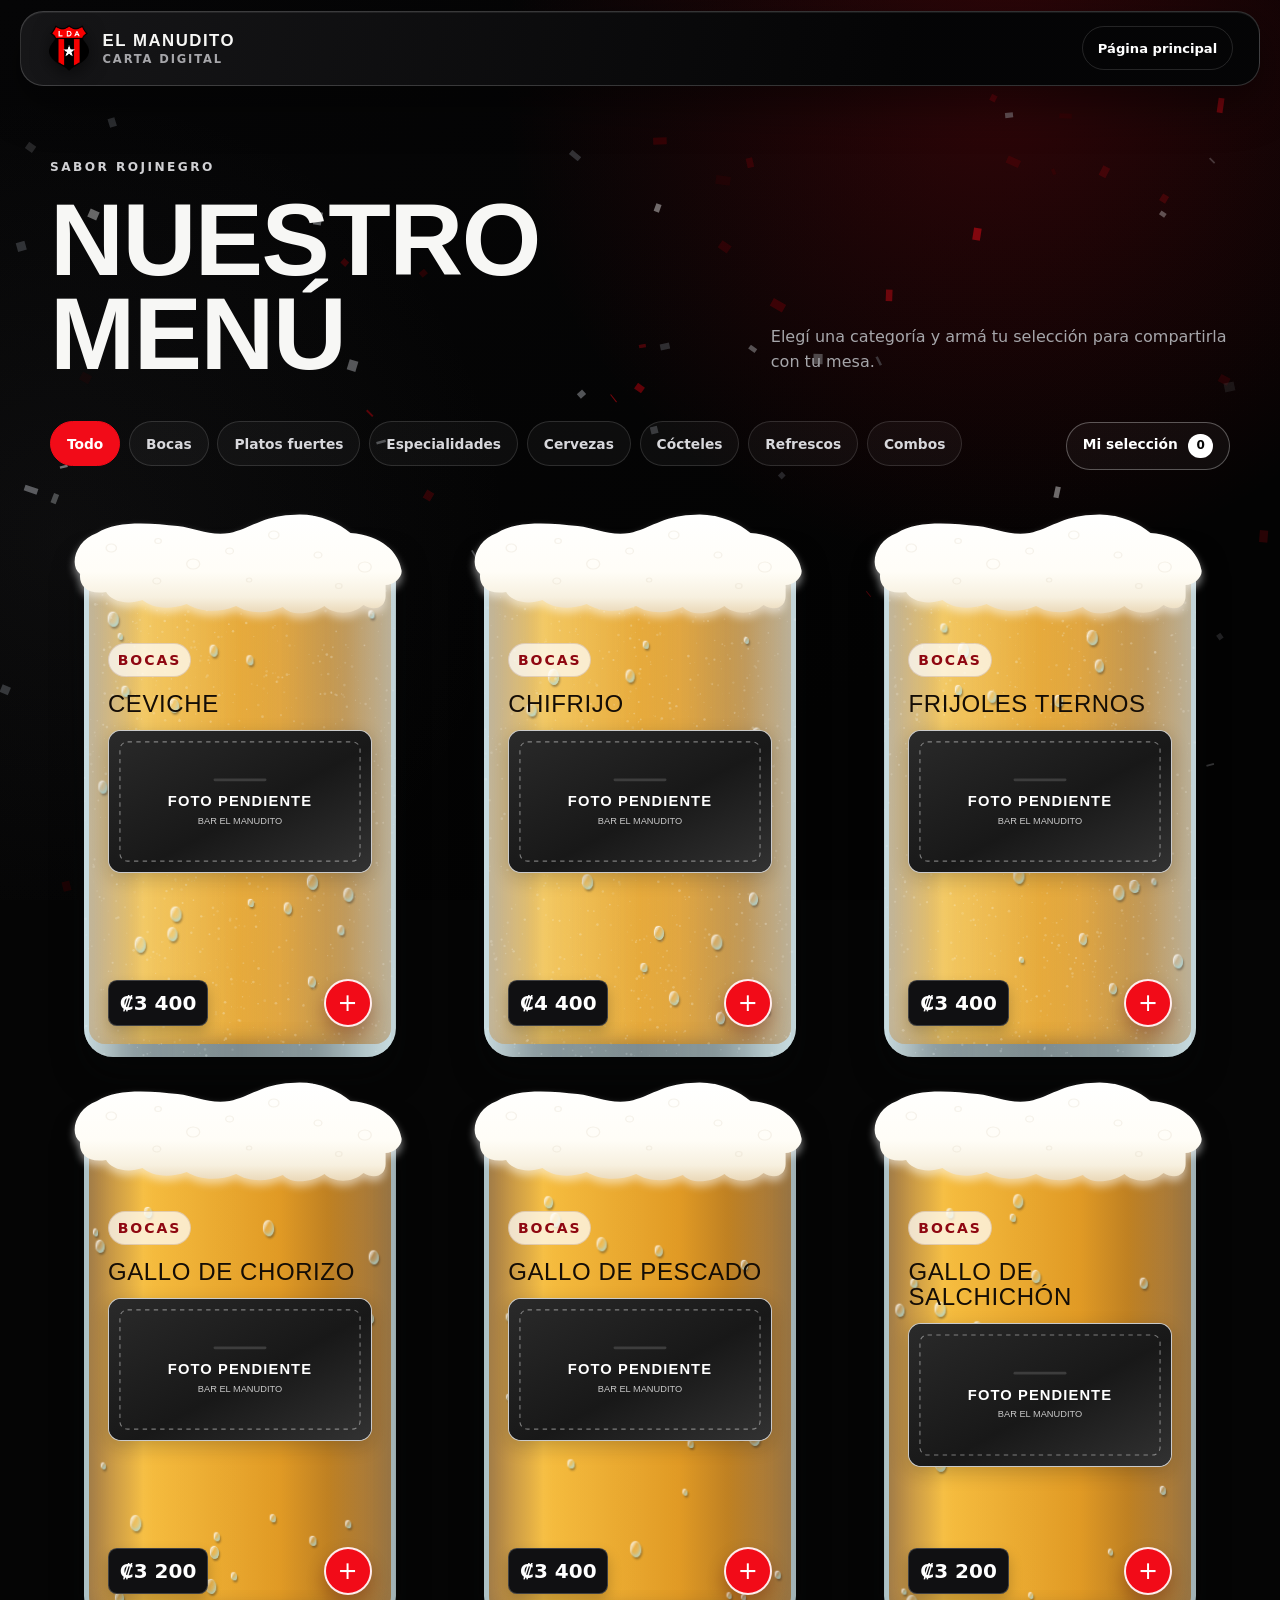
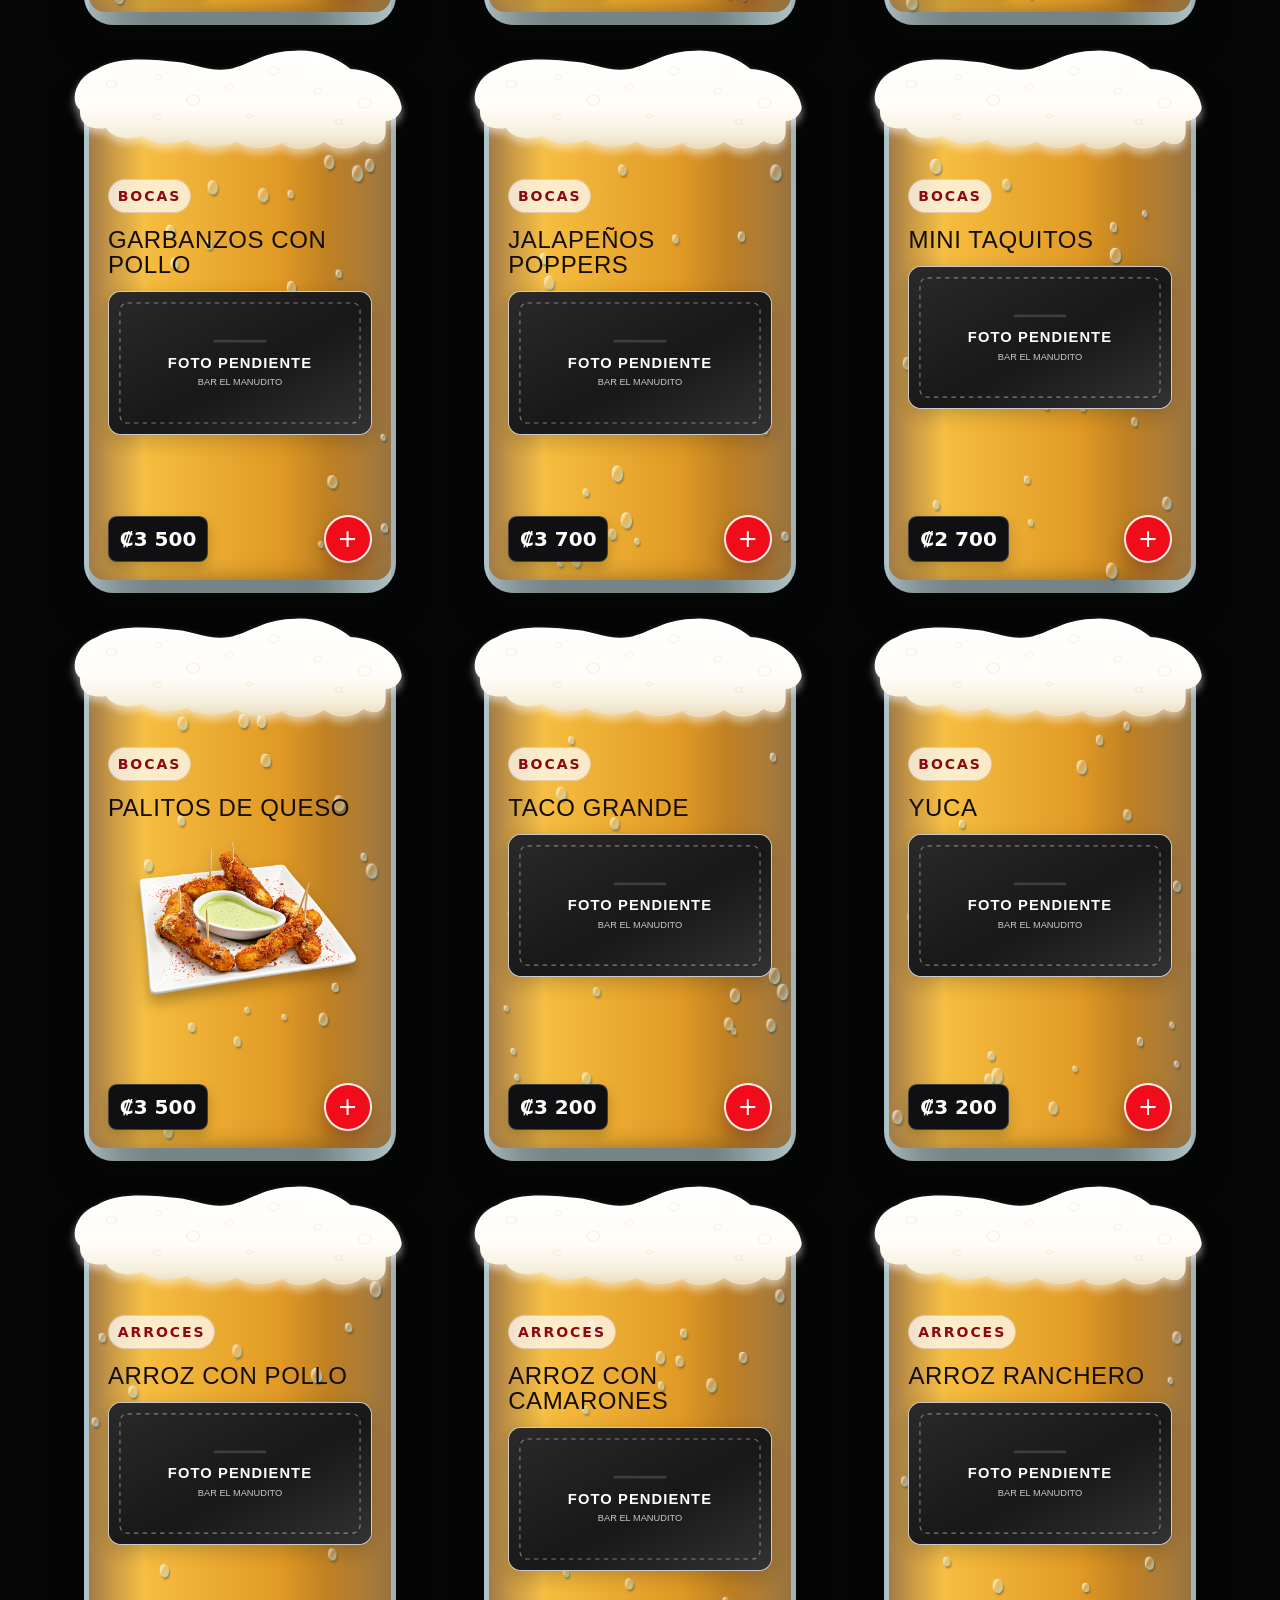
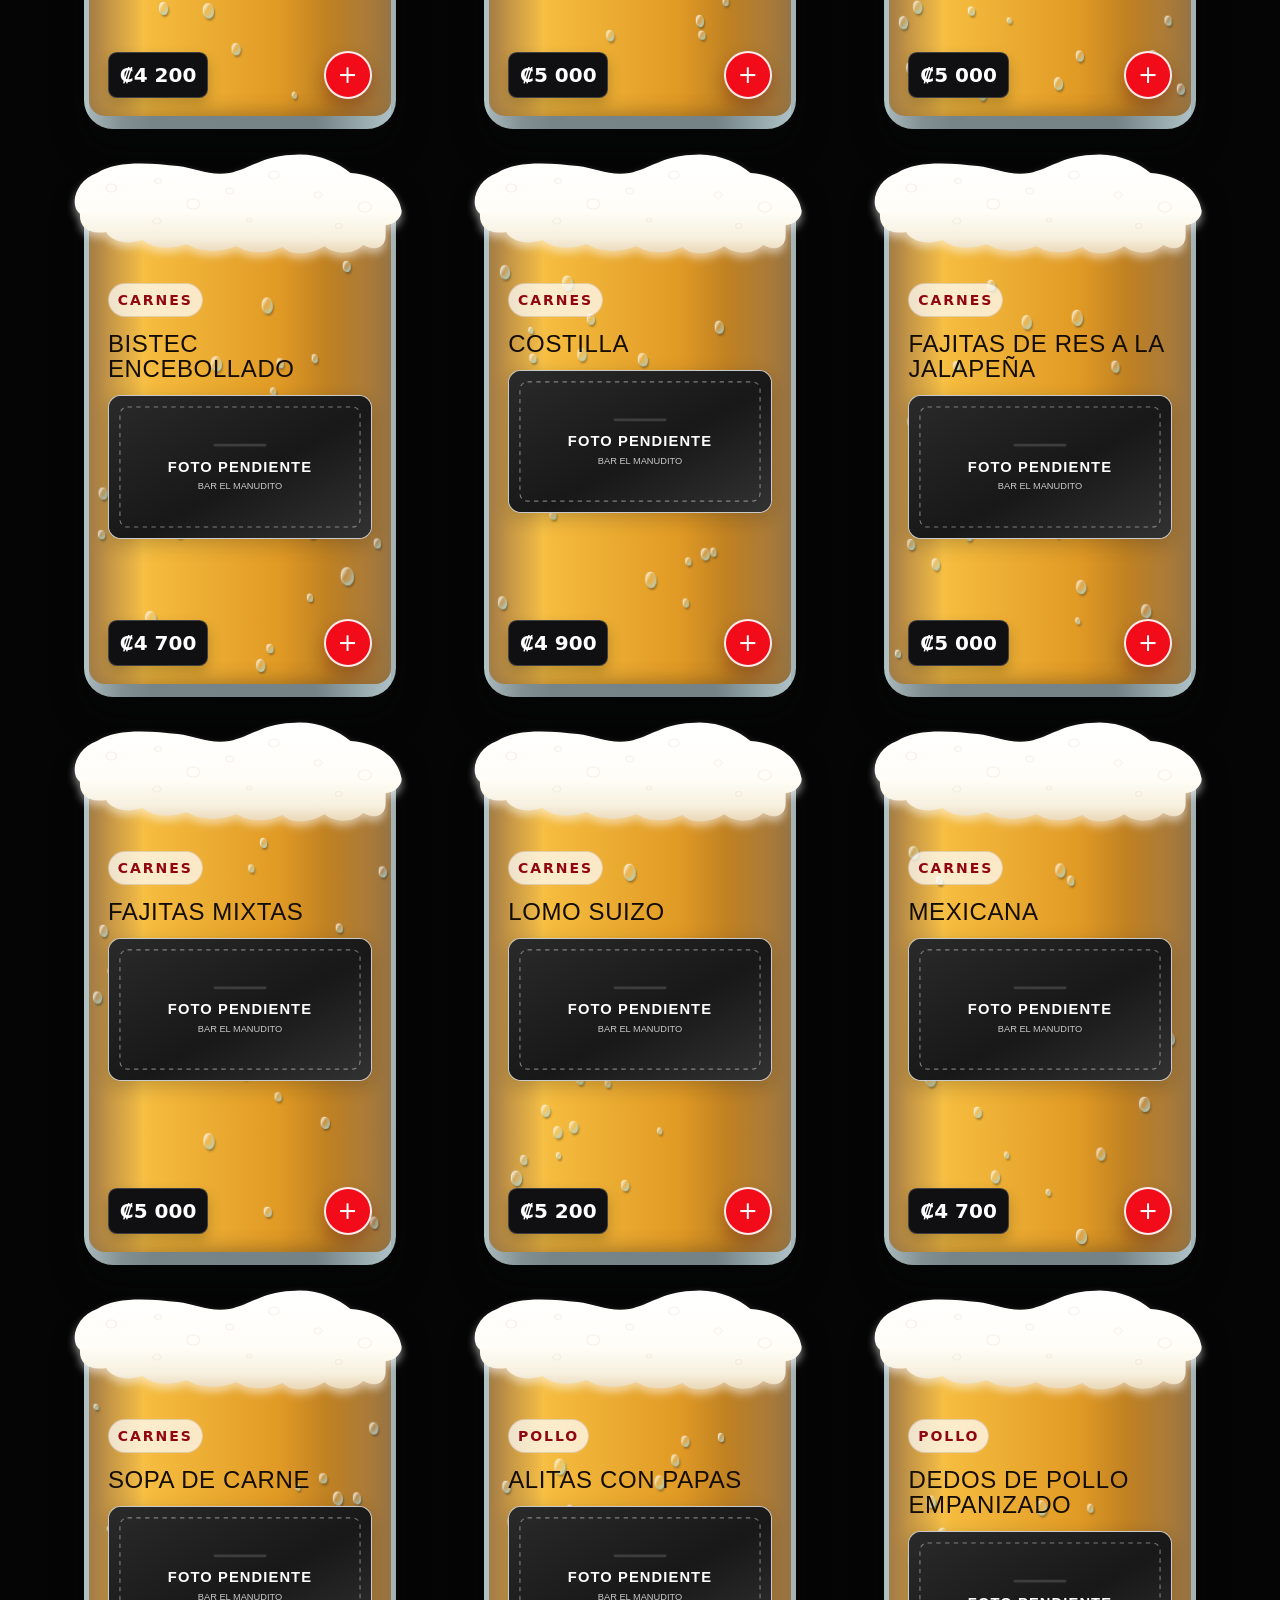
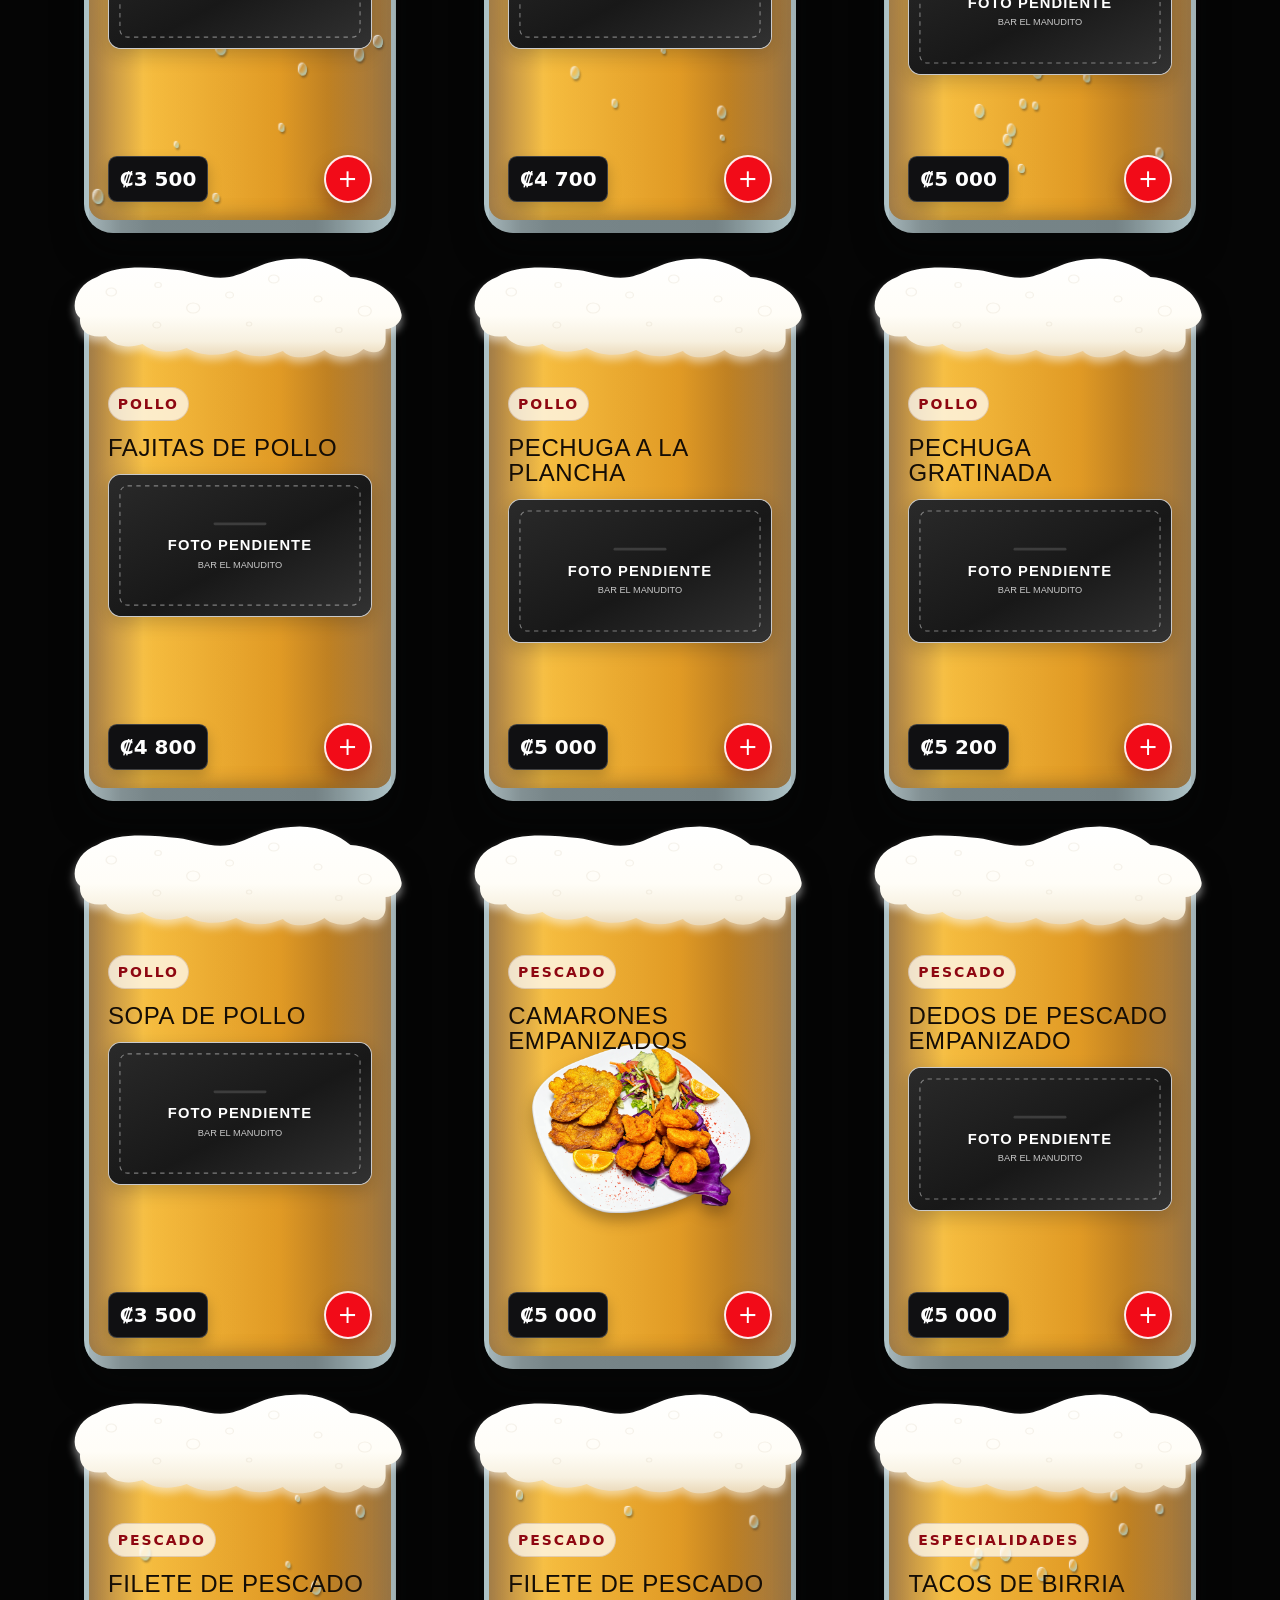
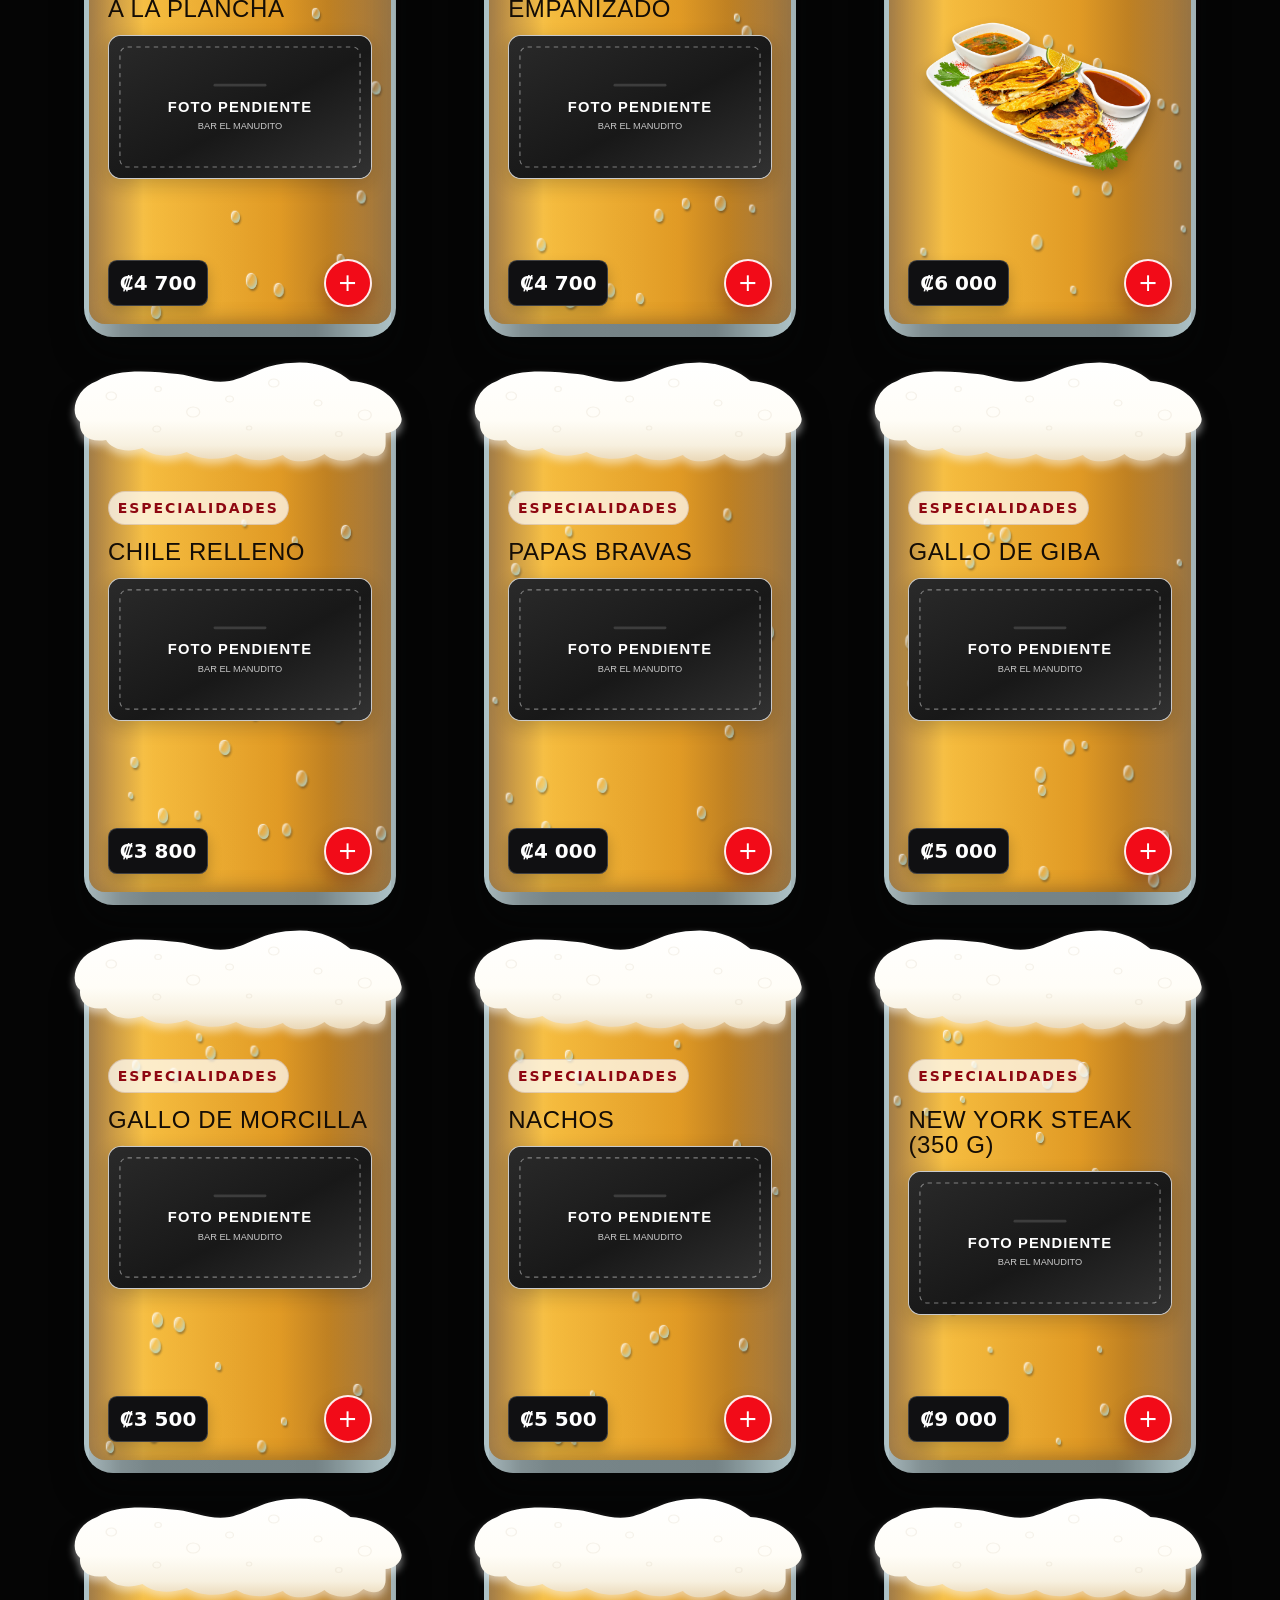
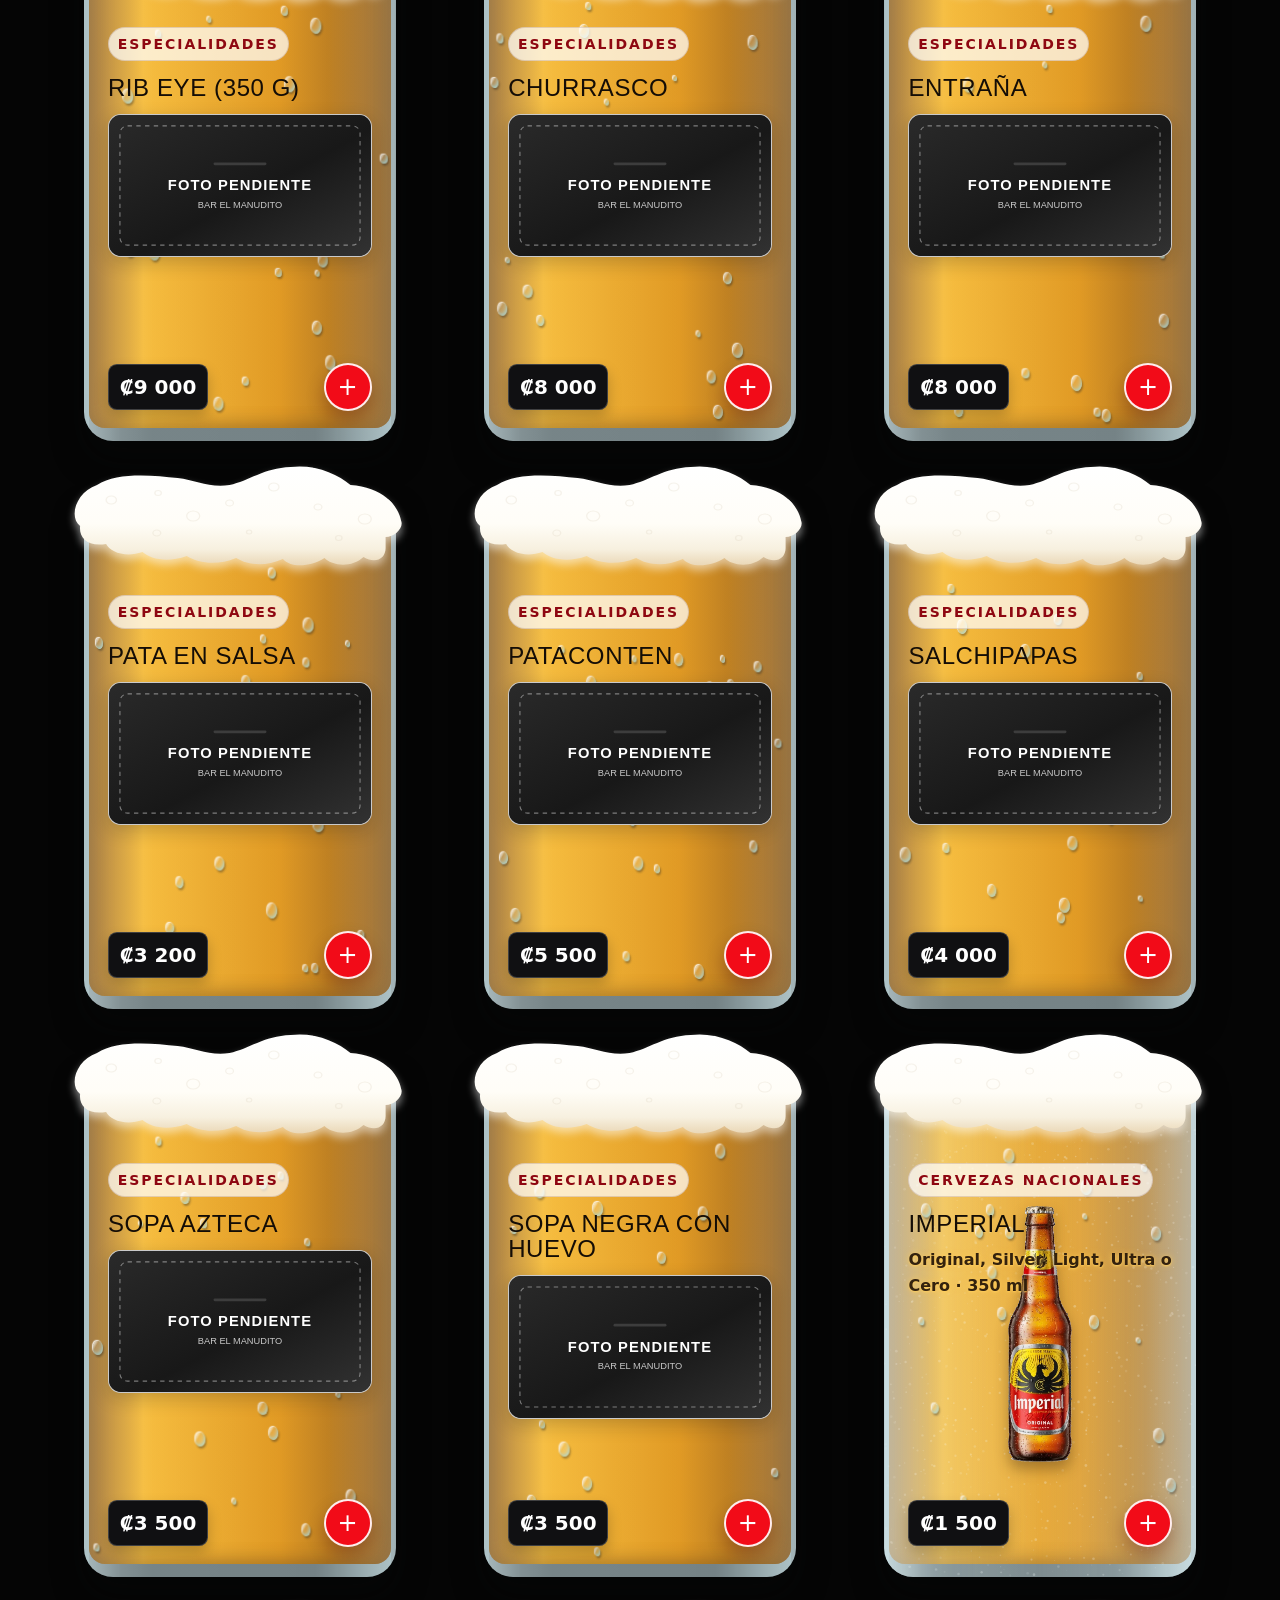
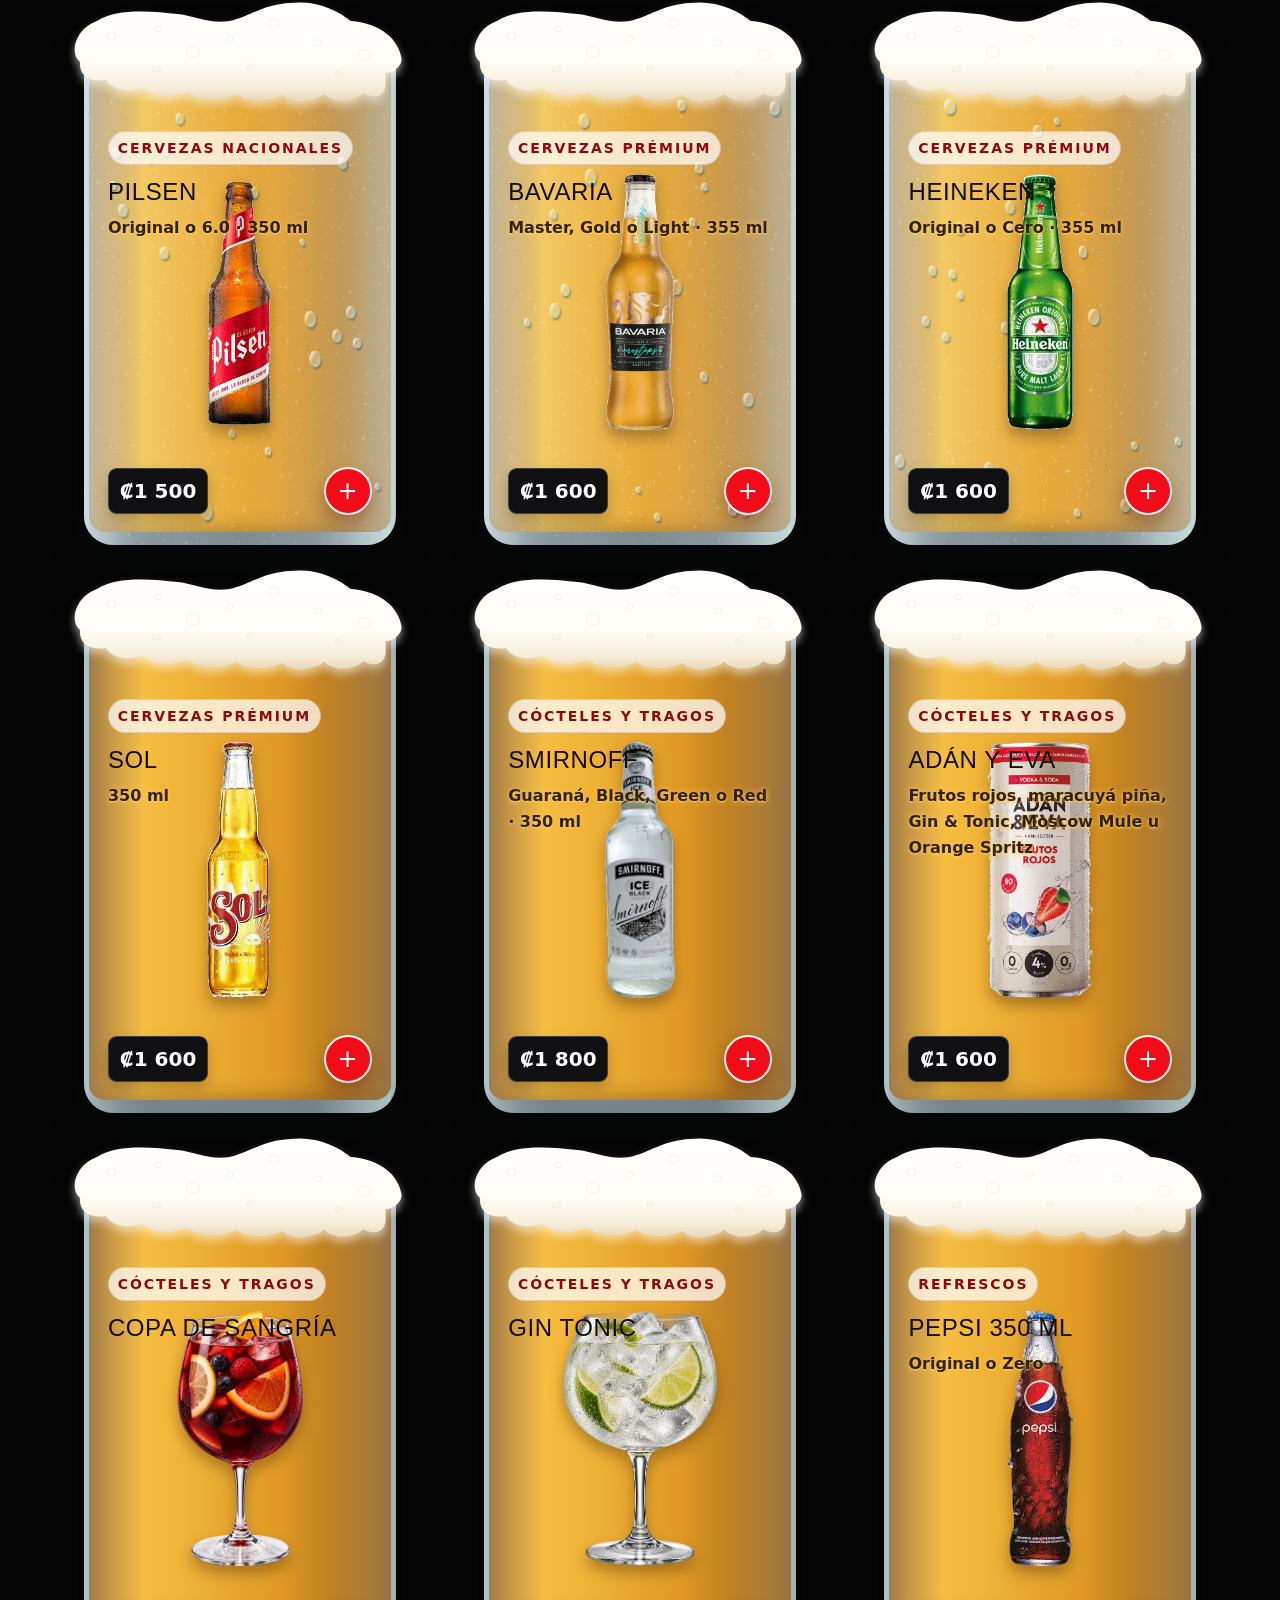
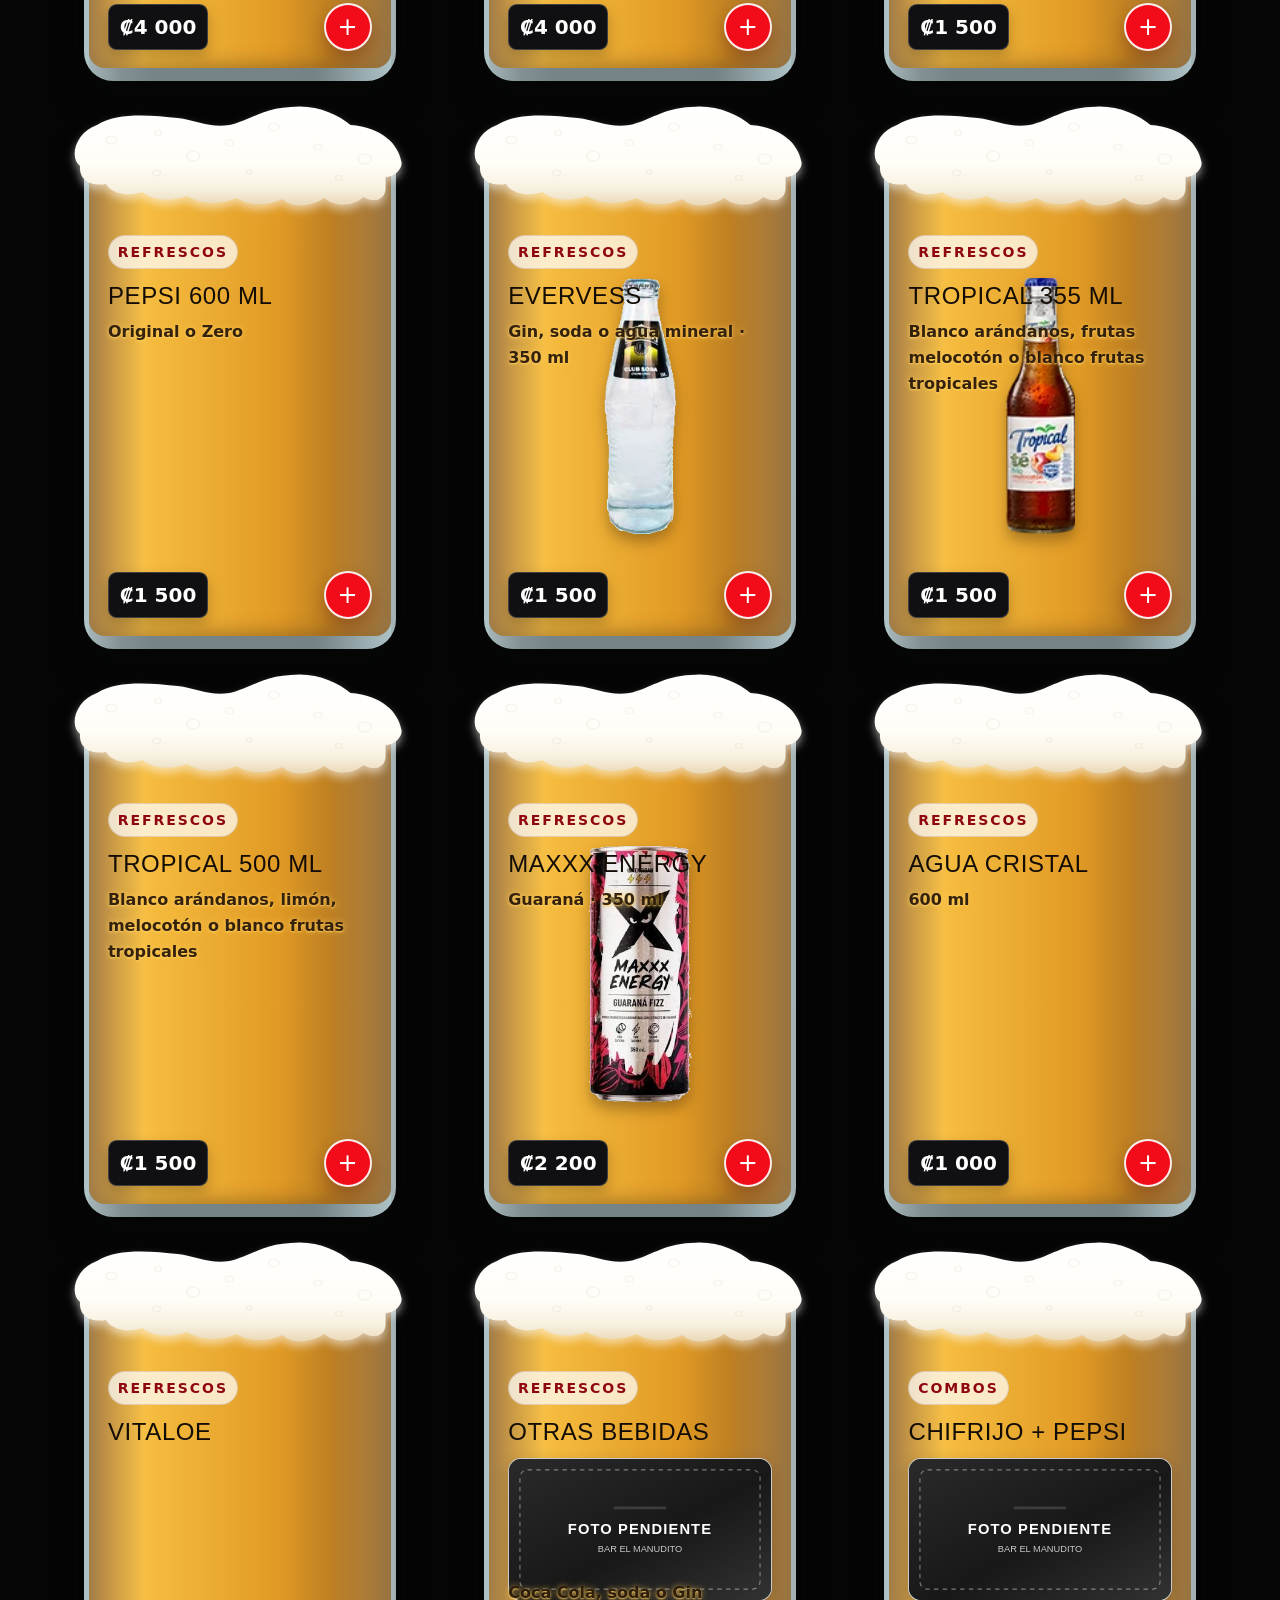
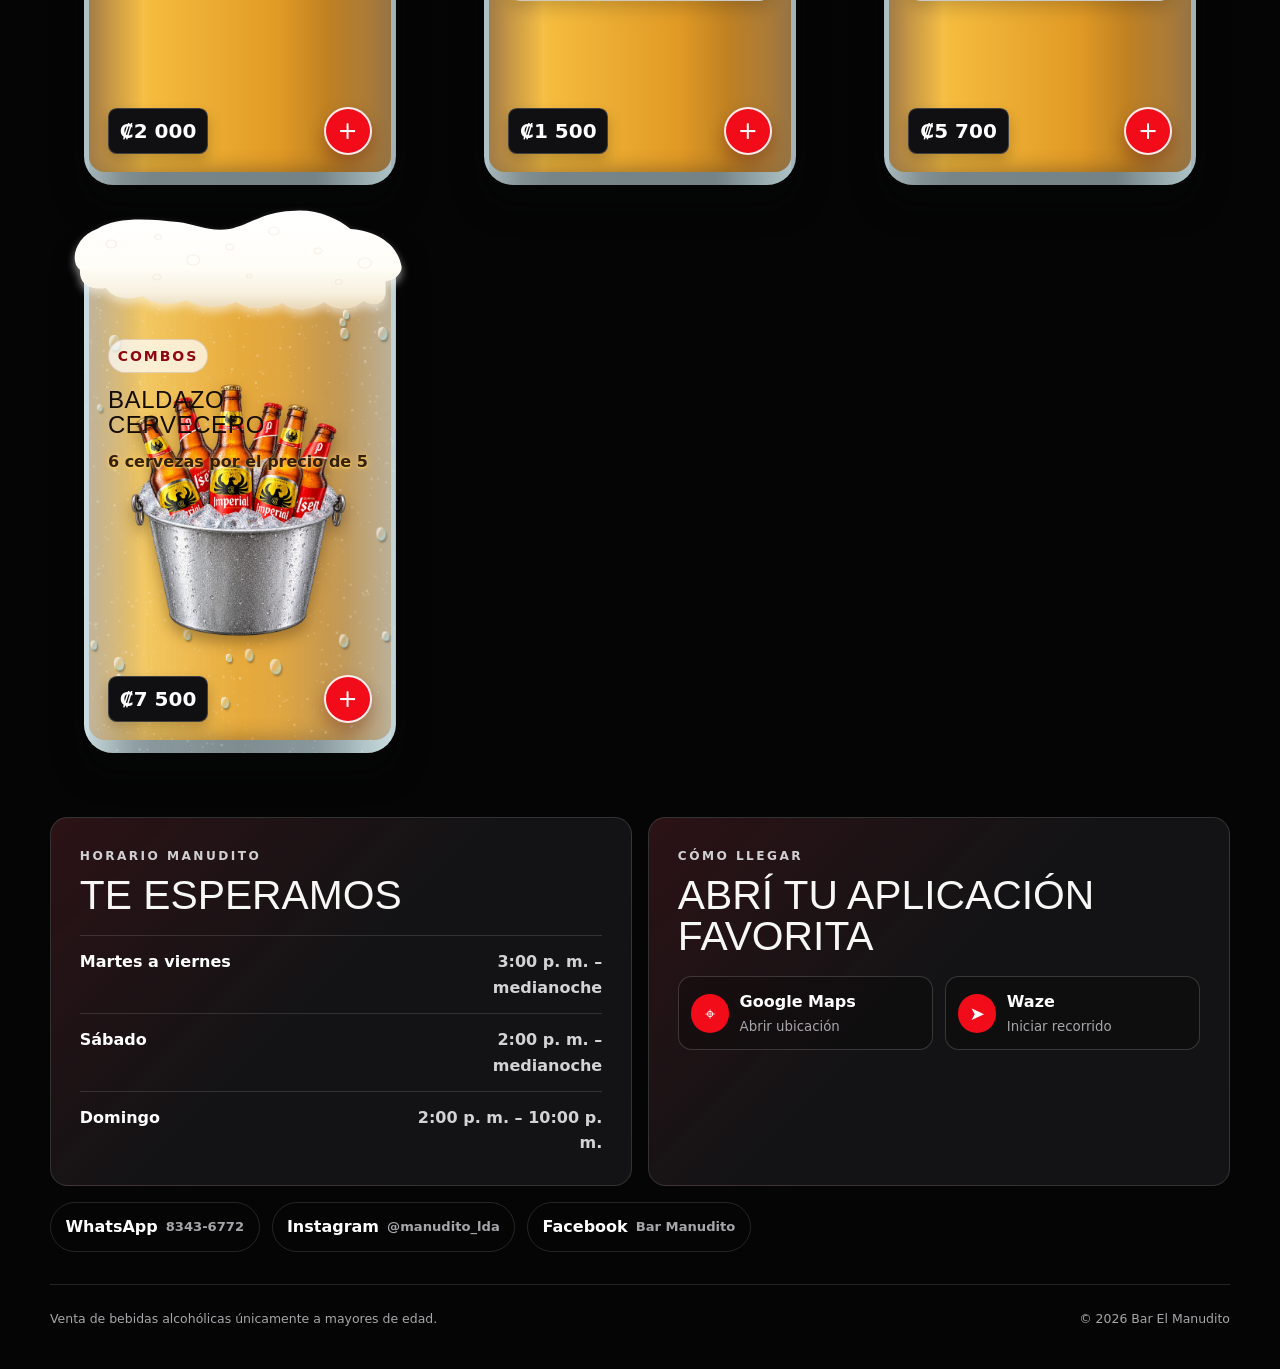
==== commit 2980543b: "Actualizar WhatsApp y horarios del bar en portada y menu" ====
--- a/menu.html
+++ b/menu.html
@@ -64,8 +64,9 @@
               <p class="eyebrow">HORARIO MANUDITO</p>
               <h2>Te esperamos</h2>
               <dl class="hours-list">
-                <div><dt>Martes, miércoles y jueves</dt><dd>2:00 p. m. – 12:00 a. m.</dd></div>
-                <div><dt>Viernes, sábado y domingo</dt><dd>1:00 p. m. – 12:00 a. m.</dd></div>
+                <div><dt>Martes a viernes</dt><dd>3:00 p. m. – medianoche</dd></div>
+                <div><dt>Sábado</dt><dd>2:00 p. m. – medianoche</dd></div>
+                <div><dt>Domingo</dt><dd>2:00 p. m. – 10:00 p. m.</dd></div>
               </dl>
             </div>
             <div class="visit-card">
@@ -83,6 +84,7 @@
           </div>
 
           <div class="menu-social-links" aria-label="Redes sociales de Bar El Manudito">
+            <a href="https://wa.me/50683436772" target="_blank" rel="noopener noreferrer">WhatsApp <span>8343-6772</span></a>
             <a href="https://www.instagram.com/manudito_lda/" target="_blank" rel="noopener noreferrer">Instagram <span>@manudito_lda</span></a>
             <a href="https://www.facebook.com/BarManudito" target="_blank" rel="noopener noreferrer">Facebook <span>Bar Manudito</span></a>
           </div>
--- a/styles.css
+++ b/styles.css
@@ -2796,3 +2796,18 @@
     gap: 0.35rem;
   }
 }
+/* Próximos eventos: desplazamiento táctil y controles manuales. */
+.upcoming-events[hidden] { display: none; }
+.upcoming-events { margin: 0 0 30px; }
+.upcoming-heading { display: flex; align-items: center; justify-content: space-between; gap: 16px; margin-bottom: 14px; }
+.upcoming-heading h3 { margin: 0; font-size: clamp(1.2rem, 3vw, 1.8rem); }
+.upcoming-controls { display: flex; gap: 8px; }
+.upcoming-controls button { background: #ac1631; color: white; border: 1px solid #e15065; border-radius: 50%; width: 44px; height: 44px; cursor: pointer; font-size: 1.3rem; }
+.events-track { display: flex; gap: 18px; overflow-x: auto; scroll-snap-type: x mandatory; overscroll-behavior-x: contain; padding-bottom: 12px; }
+.event-poster { position: relative; flex: 0 0 min(340px, 84%); min-height: 380px; scroll-snap-align: start; border: 1px solid #74303b; border-radius: 20px; overflow: hidden; background: linear-gradient(145deg, #961c32, #1a1115); color: white; text-align: left; cursor: pointer; }
+.event-poster > img { width: 100%; height: 310px; display: block; object-fit: contain; background: #100d0e; }
+.event-poster-copy { display: grid; gap: 8px; padding: 20px; }
+.event-poster-copy > span { color: #ffc7cd; font-size: .9rem; }
+.event-poster-copy strong { font-size: 1.3rem; line-height: 1.25; }
+.event-poster:focus-visible, .upcoming-controls button:focus-visible { outline: 3px solid #ffd777; outline-offset: 3px; }
+@media (prefers-reduced-motion: reduce) { .events-track { scroll-behavior: auto; } }
